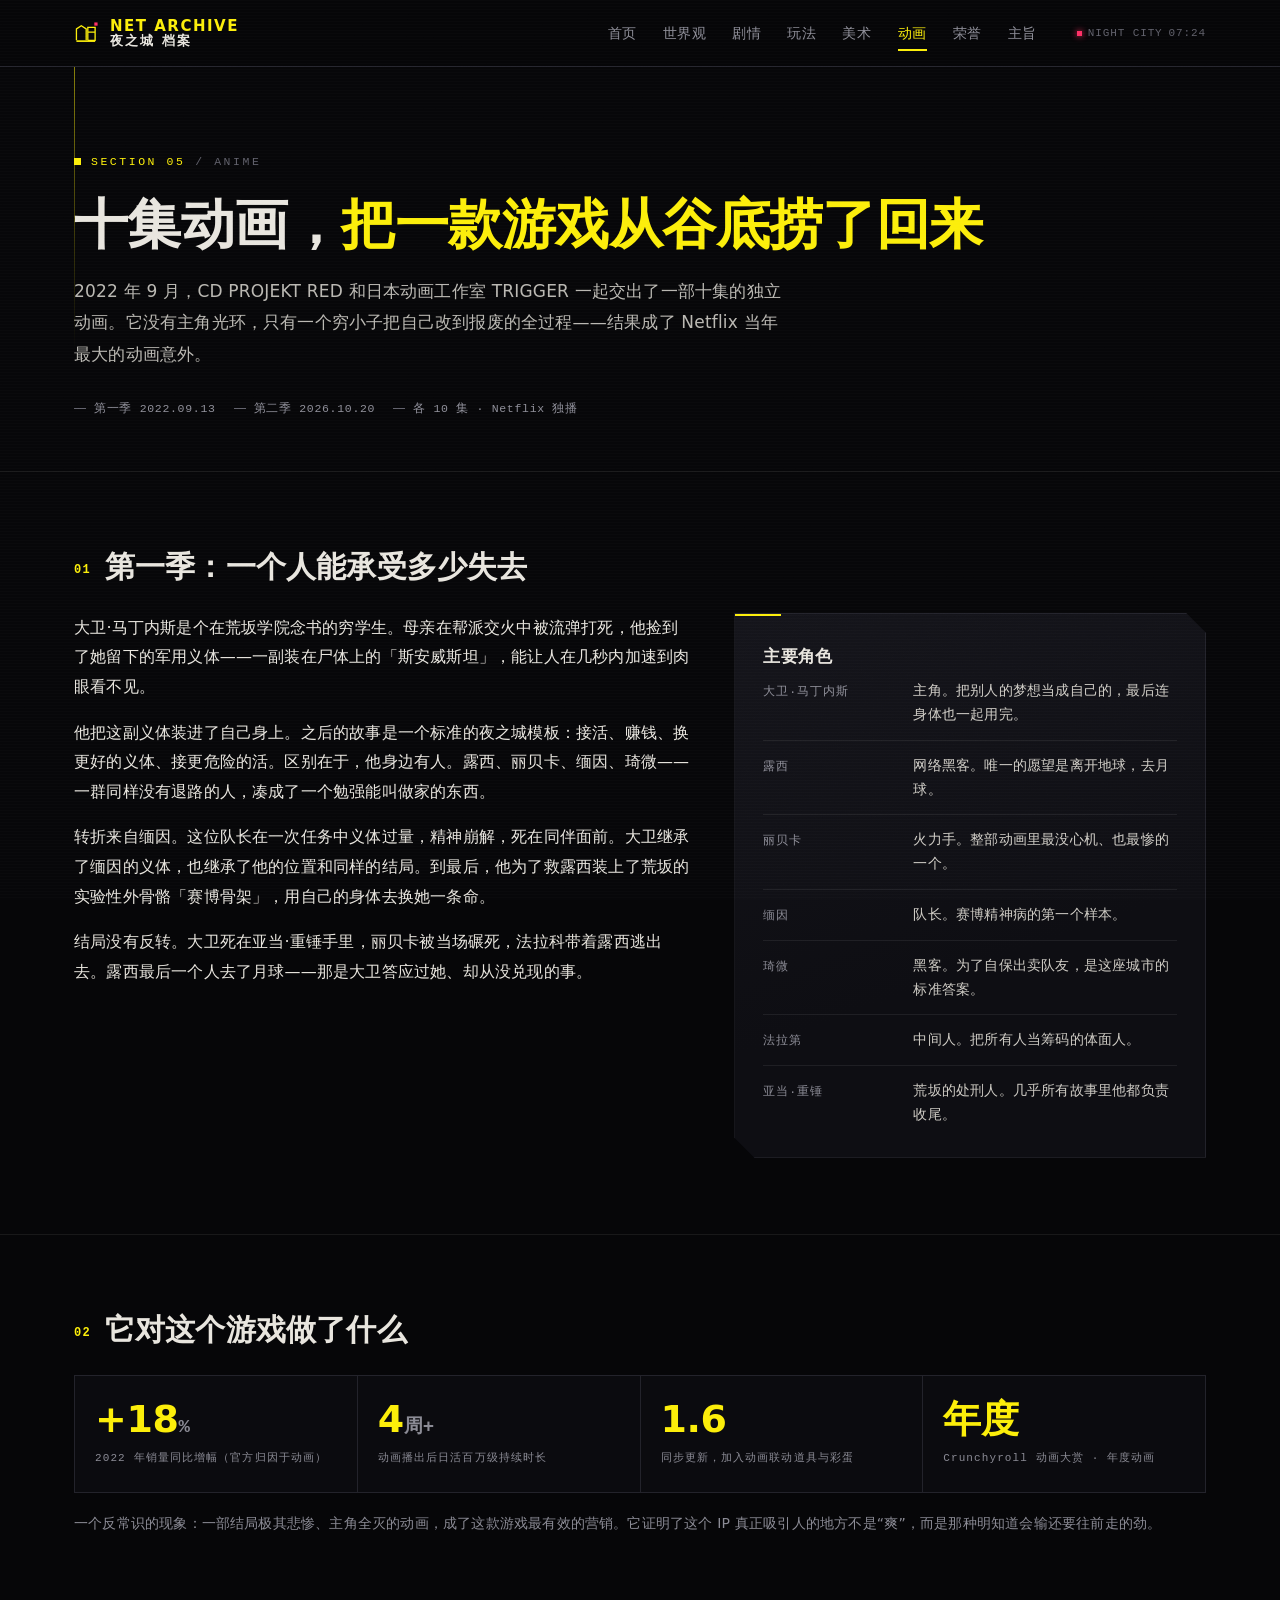
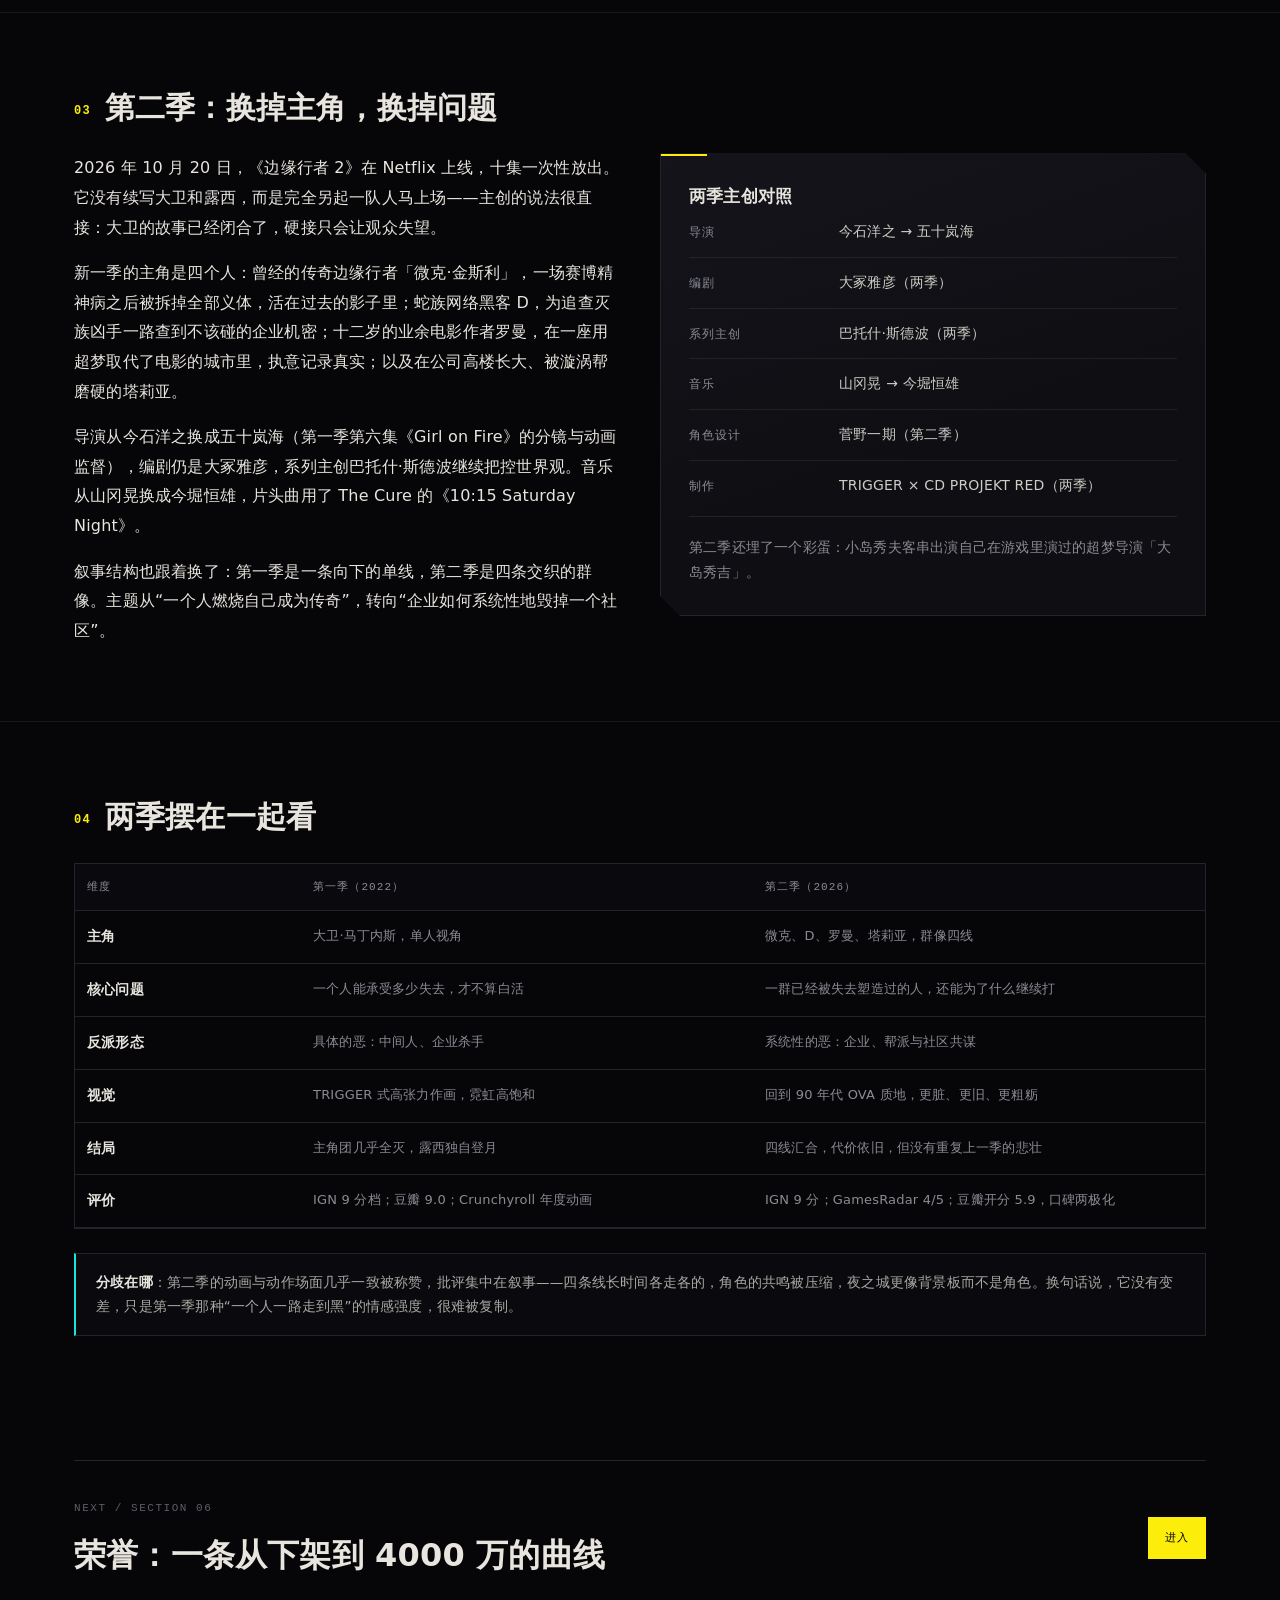
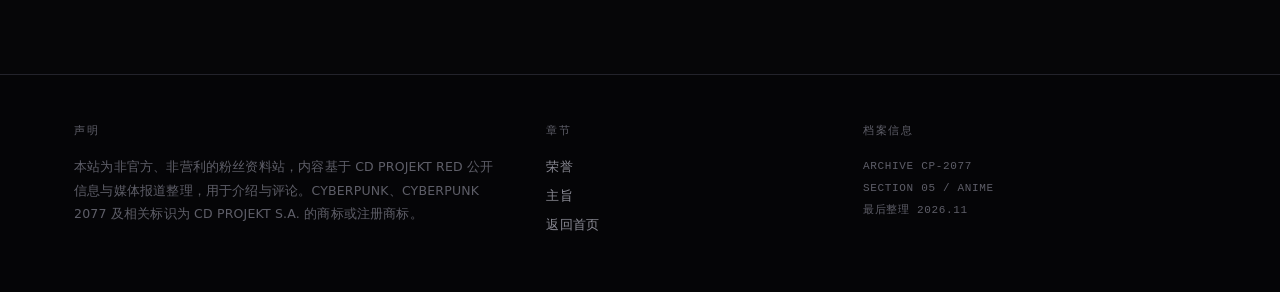
==== anime.html @ a68dd6c5 "init: 赛博朋克 2077 中文档案站（八页）" ====
<!DOCTYPE html>
<html lang="zh-CN">
<head>
<meta charset="utf-8">
<meta name="viewport" content="width=device-width, initial-scale=1">
<title>衍生动画 · 《边缘行者》两季对照 | 赛博朋克 2077 档案</title>
<meta name="description" content="《赛博朋克：边缘行者》第一季与第二季的故事、角色、主创、评价对照：十集如何在 2022 年把游戏口碑拉回来，2026 年的新一季又换掉了什么。">
<meta name="theme-color" content="#060608">
<link rel="icon" type="image/svg+xml" href="data:image/svg+xml,%3Csvg%20xmlns%3D%22http%3A%2F%2Fwww.w3.org%2F2000%2Fsvg%22%20viewBox%3D%220%200%2032%2032%22%3E%3Crect%20width%3D%2232%22%20height%3D%2232%22%20fill%3D%22%23060608%22%2F%3E%3Cpath%20d%3D%22M3%2025V11l6-4%206%204v14%22%20fill%3D%22none%22%20stroke%3D%22%23FCEE0A%22%20stroke-width%3D%221.6%22%2F%3E%3Cpath%20d%3D%22M17%2025V9h9v6h-9%22%20fill%3D%22none%22%20stroke%3D%22%23FCEE0A%22%20stroke-width%3D%221.6%22%2F%3E%3Cpath%20d%3D%22M17%2015h9v10h-9%22%20fill%3D%22none%22%20stroke%3D%22%23FCEE0A%22%20stroke-width%3D%221.6%22%2F%3E%3Crect%20x%3D%223%22%20y%3D%2225%22%20width%3D%2223%22%20height%3D%222%22%20fill%3D%22%23FCEE0A%22%2F%3E%3Crect%20x%3D%2225%22%20y%3D%223%22%20width%3D%224%22%20height%3D%224%22%20fill%3D%22%23FF2E63%22%2F%3E%3C%2Fsvg%3E">
<link rel="stylesheet" href="https://miaoda.feishu.cn/fonts/css2?family=Chakra+Petch:wght@500;600;700&family=Noto+Sans+SC:wght@300;400;700;900&family=Share+Tech+Mono&display=swap">
<link rel="stylesheet" href="assets/style.css">
</head>
<body>

<header class="topbar">
  <div class="topbar-in">
    <a class="brand" href="index.html" aria-label="返回首页">
      <svg viewBox="0 0 32 32" aria-hidden="true">
        <path d="M3 25V11l6-4 6 4v14" fill="none" stroke="#FCEE0A" stroke-width="1.6"/>
        <path d="M17 25V9h9v6h-9M17 15h9v10h-9" fill="none" stroke="#FCEE0A" stroke-width="1.6"/>
        <rect x="3" y="25" width="23" height="2" fill="#FCEE0A"/>
        <rect x="25" y="3" width="4" height="4" fill="#FF2E63"/>
      </svg>
      <span class="brand-txt"><b>NET ARCHIVE</b>夜之城 档案</span>
    </a>
    <nav class="nav">
      <a href="index.html">首页</a>
      <a href="world.html">世界观</a>
      <a href="story.html">剧情</a>
      <a href="gameplay.html">玩法</a>
      <a href="art.html">美术</a>
      <a href="anime.html" aria-current="page">动画</a>
      <a href="awards.html">荣誉</a>
      <a href="themes.html">主旨</a>
    </nav>
    <div class="topbar-meta"><i class="dot-live"></i>NIGHT CITY <span id="sys-clock">--:--</span></div>
  </div>
</header>

<main>
  <div class="wrap">
    <div class="page-head">
      <div class="eyebrow"><span class="sq"></span>SECTION 05 <span class="idx">/ ANIME</span></div>
      <h1>十集动画，<span class="hl">把一款游戏从谷底捞了回来</span></h1>
      <p class="lede">2022 年 9 月，CD PROJEKT RED 和日本动画工作室 TRIGGER 一起交出了一部十集的独立动画。它没有主角光环，只有一个穷小子把自己改到报废的全过程——结果成了 Netflix 当年最大的动画意外。</p>
      <div class="meta-row">
        <span>第一季 2022.09.13</span>
        <span>第二季 2026.10.20</span>
        <span>各 10 集 · Netflix 独播</span>
      </div>
    </div>
  </div>

  <!-- ===== 第一季 ===== -->
  <section class="section">
    <div class="wrap">
      <h2><span class="no">01</span>第一季：一个人能承受多少失去</h2>
      <div class="split-wide">
        <div class="body-col">
          <p>大卫·马丁内斯是个在荒坂学院念书的穷学生。母亲在帮派交火中被流弹打死，他捡到了她留下的军用义体——一副装在尸体上的「斯安威斯坦」，能让人在几秒内加速到肉眼看不见。</p>
          <p>他把这副义体装进了自己身上。之后的故事是一个标准的夜之城模板：接活、赚钱、换更好的义体、接更危险的活。区别在于，他身边有人。露西、丽贝卡、缅因、琦微——一群同样没有退路的人，凑成了一个勉强能叫做家的东西。</p>
          <p>转折来自缅因。这位队长在一次任务中义体过量，精神崩解，死在同伴面前。大卫继承了缅因的义体，也继承了他的位置和同样的结局。到最后，他为了救露西装上了荒坂的实验性外骨骼「赛博骨架」，用自己的身体去换她一条命。</p>
          <p>结局没有反转。大卫死在亚当·重锤手里，丽贝卡被当场碾死，法拉科带着露西逃出去。露西最后一个人去了月球——那是大卫答应过她、却从没兑现的事。</p>
        </div>
        <div class="panel cut">
          <h3>主要角色</h3>
          <ul class="spec" style="padding:0">
            <li><span class="k">大卫·马丁内斯</span><span class="v">主角。把别人的梦想当成自己的，最后连身体也一起用完。</span></li>
            <li><span class="k">露西</span><span class="v">网络黑客。唯一的愿望是离开地球，去月球。</span></li>
            <li><span class="k">丽贝卡</span><span class="v">火力手。整部动画里最没心机、也最惨的一个。</span></li>
            <li><span class="k">缅因</span><span class="v">队长。赛博精神病的第一个样本。</span></li>
            <li><span class="k">琦微</span><span class="v">黑客。为了自保出卖队友，是这座城市的标准答案。</span></li>
            <li><span class="k">法拉第</span><span class="v">中间人。把所有人当筹码的体面人。</span></li>
            <li><span class="k">亚当·重锤</span><span class="v">荒坂的处刑人。几乎所有故事里他都负责收尾。</span></li>
          </ul>
        </div>
      </div>
    </div>
  </section>

  <!-- ===== 影响 ===== -->
  <section class="section">
    <div class="wrap">
      <h2><span class="no">02</span>它对这个游戏做了什么</h2>
      <div class="stat-grid">
        <div class="stat">
          <span class="v">+18<small>%</small></span>
          <span class="k">2022 年销量同比增幅（官方归因于动画）</span>
        </div>
        <div class="stat">
          <span class="v">4<small>周+</small></span>
          <span class="k">动画播出后日活百万级持续时长</span>
        </div>
        <div class="stat">
          <span class="v">1.6</span>
          <span class="k">同步更新，加入动画联动道具与彩蛋</span>
        </div>
        <div class="stat">
          <span class="v">年度</span>
          <span class="k">Crunchyroll 动画大赏 · 年度动画</span>
        </div>
      </div>
      <p class="small muted" style="margin-top:18px">一个反常识的现象：一部结局极其悲惨、主角全灭的动画，成了这款游戏最有效的营销。它证明了这个 IP 真正吸引人的地方不是“爽”，而是那种明知道会输还要往前走的劲。</p>
    </div>
  </section>

  <!-- ===== 第二季 ===== -->
  <section class="section">
    <div class="wrap">
      <h2><span class="no">03</span>第二季：换掉主角，换掉问题</h2>
      <div class="split">
        <div class="body-col">
          <p>2026 年 10 月 20 日，《边缘行者 2》在 Netflix 上线，十集一次性放出。它没有续写大卫和露西，而是完全另起一队人马上场——主创的说法很直接：大卫的故事已经闭合了，硬接只会让观众失望。</p>
          <p>新一季的主角是四个人：曾经的传奇边缘行者「微克·金斯利」，一场赛博精神病之后被拆掉全部义体，活在过去的影子里；蛇族网络黑客 D，为追查灭族凶手一路查到不该碰的企业机密；十二岁的业余电影作者罗曼，在一座用超梦取代了电影的城市里，执意记录真实；以及在公司高楼长大、被漩涡帮磨硬的塔莉亚。</p>
          <p>导演从今石洋之换成五十岚海（第一季第六集《Girl on Fire》的分镜与动画监督），编剧仍是大冢雅彦，系列主创巴托什·斯德波继续把控世界观。音乐从山冈晃换成今堀恒雄，片头曲用了 The Cure 的《10:15 Saturday Night》。</p>
          <p>叙事结构也跟着换了：第一季是一条向下的单线，第二季是四条交织的群像。主题从“一个人燃烧自己成为传奇”，转向“企业如何系统性地毁掉一个社区”。</p>
        </div>
        <div class="panel cut">
          <h3>两季主创对照</h3>
          <ul class="spec" style="padding:0">
            <li><span class="k">导演</span><span class="v">今石洋之 → 五十岚海</span></li>
            <li><span class="k">编剧</span><span class="v">大冢雅彦（两季）</span></li>
            <li><span class="k">系列主创</span><span class="v">巴托什·斯德波（两季）</span></li>
            <li><span class="k">音乐</span><span class="v">山冈晃 → 今堀恒雄</span></li>
            <li><span class="k">角色设计</span><span class="v">菅野一期（第二季）</span></li>
            <li><span class="k">制作</span><span class="v">TRIGGER × CD PROJEKT RED（两季）</span></li>
          </ul>
          <div class="hr" style="margin:18px 0"></div>
          <p class="small muted">第二季还埋了一个彩蛋：小岛秀夫客串出演自己在游戏里演过的超梦导演「大岛秀吉」。</p>
        </div>
      </div>
    </div>
  </section>

  <!-- ===== 对照表 ===== -->
  <section class="section">
    <div class="wrap">
      <h2><span class="no">04</span>两季摆在一起看</h2>
      <div class="tbl-wrap">
        <table class="tbl">
          <colgroup>
            <col style="width:20%"><col style="width:40%"><col style="width:40%">
          </colgroup>
          <thead>
            <tr><th>维度</th><th>第一季（2022）</th><th>第二季（2026）</th></tr>
          </thead>
          <tbody>
            <tr><td><b>主角</b></td><td class="sm">大卫·马丁内斯，单人视角</td><td class="sm">微克、D、罗曼、塔莉亚，群像四线</td></tr>
            <tr><td><b>核心问题</b></td><td class="sm">一个人能承受多少失去，才不算白活</td><td class="sm">一群已经被失去塑造过的人，还能为了什么继续打</td></tr>
            <tr><td><b>反派形态</b></td><td class="sm">具体的恶：中间人、企业杀手</td><td class="sm">系统性的恶：企业、帮派与社区共谋</td></tr>
            <tr><td><b>视觉</b></td><td class="sm">TRIGGER 式高张力作画，霓虹高饱和</td><td class="sm">回到 90 年代 OVA 质地，更脏、更旧、更粗粝</td></tr>
            <tr><td><b>结局</b></td><td class="sm">主角团几乎全灭，露西独自登月</td><td class="sm">四线汇合，代价依旧，但没有重复上一季的悲壮</td></tr>
            <tr><td><b>评价</b></td><td class="sm">IGN 9 分档；豆瓣 9.0；Crunchyroll 年度动画</td><td class="sm">IGN 9 分；GamesRadar 4/5；豆瓣开分 5.9，口碑两极化</td></tr>
          </tbody>
        </table>
      </div>
      <div class="note" style="margin-top:24px">
        <b>分歧在哪</b>：第二季的动画与动作场面几乎一致被称赞，批评集中在叙事——四条线长时间各走各的，角色的共鸣被压缩，夜之城更像背景板而不是角色。换句话说，它没有变差，只是第一季那种“一个人一路走到黑”的情感强度，很难被复制。
      </div>
    </div>
  </section>

  <section class="section-tight">
    <div class="wrap">
      <div class="next-nav">
        <div>
          <span class="nn-k">NEXT / SECTION 06</span>
          <span class="nn-t">荣誉：一条从下架到 4000 万的曲线</span>
        </div>
        <a href="awards.html" class="tag on" style="padding:10px 16px">进入</a>
      </div>
    </div>
  </section>
</main>

<footer>
  <div class="foot-in">
    <div class="foot">
      <h5>声明</h5>
      <p>本站为非官方、非营利的粉丝资料站，内容基于 CD PROJEKT RED 公开信息与媒体报道整理，用于介绍与评论。CYBERPUNK、CYBERPUNK 2077 及相关标识为 CD PROJEKT S.A. 的商标或注册商标。</p>
    </div>
    <div class="foot">
      <h5>章节</h5>
      <div class="foot-links">
        <a href="awards.html">荣誉</a>
        <a href="themes.html">主旨</a>
        <a href="index.html">返回首页</a>
      </div>
    </div>
    <div class="foot">
      <h5>档案信息</h5>
      <div class="foot-meta">
        ARCHIVE CP-2077<br>
        SECTION 05 / ANIME<br>
        最后整理 2026.11
      </div>
    </div>
  </div>
</footer>

<script src="assets/main.js"></script>
</body>
</html>
---- assets/style.css ----
/* ============================================================
   CYBERPUNK 2077 // NET ARCHIVE
   全站样式：夜之城黄 + 纯黑，切角面板，HUD 等宽字
   ============================================================ */

*, *::before, *::after { box-sizing: border-box; }

:root {
  --bg:        #060608;
  --bg-2:      #0b0b0f;
  --panel:     #0e0e13;
  --panel-2:   #14141a;
  --line:      #23232b;
  --line-soft: rgba(255, 255, 255, 0.07);
  --yellow:    #fcee0a;
  --cyan:      #12e7e2;
  --magenta:   #ff2e63;
  --txt:       #e8e5de;
  --mut:       #8b8b95;
  --dim:       #5e5e68;

  --sans: "Noto Sans SC", "Source Han Sans SC", "Microsoft YaHei", system-ui, sans-serif;
  --disp: "Chakra Petch", "Noto Sans SC", "Microsoft YaHei", system-ui, sans-serif;
  --mono: "Share Tech Mono", "Consolas", "Courier New", monospace;

  --maxw: 1180px;
  --pad: 24px;
}

html { -webkit-text-size-adjust: 100%; scroll-behavior: smooth; }
@media (prefers-reduced-motion: reduce) { html { scroll-behavior: auto; } }

body {
  margin: 0;
  background: var(--bg);
  color: var(--txt);
  font-family: var(--sans);
  font-size: 16px;
  line-height: 1.85;
  letter-spacing: 0.012em;
  overflow-x: hidden;
  -webkit-font-smoothing: antialiased;
}

/* 胶片颗粒 + 扫描线：全站材质层 */
body::before {
  content: "";
  position: fixed; inset: 0;
  z-index: 9998;
  pointer-events: none;
  opacity: 0.3;
  mix-blend-mode: overlay;
  background-image: url("data:image/svg+xml;utf8,%3Csvg xmlns='http://www.w3.org/2000/svg' width='180' height='180'%3E%3Cfilter id='n'%3E%3CfeTurbulence type='fractalNoise' baseFrequency='0.82' numOctaves='3' stitchTiles='stitch'/%3E%3CfeColorMatrix type='saturate' values='0'/%3E%3C/filter%3E%3Crect width='180' height='180' filter='url(%23n)' opacity='0.5'/%3E%3C/svg%3E");
}
body::after {
  content: "";
  position: fixed; inset: 0;
  z-index: 9999;
  pointer-events: none;
  opacity: 0.55;
  background: repeating-linear-gradient(to bottom, rgba(255,255,255,0.03) 0 1px, transparent 1px 3px);
}
@media (prefers-reduced-motion: reduce) {
  body::before { opacity: 0.18; }
}

::selection { background: var(--yellow); color: #000; }

img, svg { max-width: 100%; }
a { color: var(--yellow); text-decoration: none; }
a:hover { text-decoration: underline; text-underline-offset: 3px; }

:focus-visible {
  outline: 2px solid var(--yellow);
  outline-offset: 3px;
}

/* ===================== 顶栏 ===================== */
.topbar {
  position: sticky; top: 0; z-index: 100;
  background: rgba(6, 6, 8, 0.96);
  border-bottom: 1px solid var(--line);
}
.topbar-in {
  max-width: var(--maxw);
  margin: 0 auto;
  padding: 0 var(--pad);
  height: 66px;
  display: flex;
  align-items: center;
  gap: 28px;
}
.brand {
  display: flex; align-items: center; gap: 10px;
  flex: 0 0 auto;
}
.brand svg { width: 26px; height: 26px; display: block; }
.brand-txt {
  font-family: var(--disp);
  font-weight: 700;
  font-size: 13px;
  letter-spacing: 0.16em;
  color: var(--txt);
  line-height: 1.1;
  white-space: nowrap;
}
.brand-txt b { display: block; color: var(--yellow); font-size: 15px; letter-spacing: 0.1em; }

.nav {
  display: flex;
  align-items: center;
  gap: 2px;
  margin-left: auto;
  overflow-x: auto;
  scrollbar-width: none;
}
.nav::-webkit-scrollbar { display: none; }
.nav a {
  position: relative;
  padding: 8px 12px;
  font-size: 13.5px;
  color: var(--mut);
  white-space: nowrap;
  letter-spacing: 0.04em;
  transition: color 0.15s;
}
.nav a::after {
  content: "";
  position: absolute;
  left: 12px; bottom: 2px;
  width: 0; height: 2px;
  background: var(--yellow);
  transition: width 0.18s ease;
}
.nav a:hover { color: var(--txt); text-decoration: none; }
.nav a:hover::after { width: calc(100% - 24px); }
.nav a[aria-current="page"] { color: var(--yellow); }
.nav a[aria-current="page"]::after { width: calc(100% - 24px); }

.topbar-meta {
  font-family: var(--mono);
  font-size: 11px;
  color: var(--dim);
  letter-spacing: 0.08em;
  white-space: nowrap;
  display: flex; align-items: center; gap: 6px;
  flex: 0 0 auto;
}
.dot-live {
  width: 5px; height: 5px; background: var(--magenta);
  box-shadow: 0 0 6px var(--magenta);
  display: inline-block;
}
@media (max-width: 1080px) { .topbar-meta { display: none; } }
@media (max-width: 860px) {
  .topbar-in { gap: 14px; height: 58px; }
  .brand-txt b { font-size: 13px; }
  .nav a { padding: 12px 9px; font-size: 12.5px; }
  .nav a::after { left: 9px; bottom: 7px; }
  .nav a:hover::after, .nav a[aria-current="page"]::after { width: calc(100% - 18px); }
  .foot-links { gap: 0; }
  .foot-links a { padding: 10px 0; display: block; }
}

/* ===================== 布局 ===================== */
.wrap { max-width: var(--maxw); margin: 0 auto; padding: 0 var(--pad); }
.section { padding: 76px 0; border-top: 1px solid var(--line-soft); }
.section-tight { padding: 48px 0; }
.section > .wrap { }
@media (max-width: 700px) { .section { padding: 52px 0; } }

/* ===================== 页头 ===================== */
.page-head { padding: 84px 0 52px; position: relative; }
.page-head::before {
  content: "";
  position: absolute; left: 0; top: 0; bottom: 0;
  width: 1px; background: linear-gradient(to bottom, var(--yellow), transparent 70%);
  opacity: 0.5;
}
.eyebrow {
  font-family: var(--mono);
  font-size: 11.5px;
  letter-spacing: 0.22em;
  color: var(--yellow);
  display: flex; align-items: center; gap: 10px;
  margin-bottom: 22px;
}
.eyebrow .sq { width: 7px; height: 7px; background: var(--yellow); display: inline-block; }
.eyebrow .idx { color: var(--dim); }
h1 {
  font-family: var(--disp);
  font-weight: 700;
  font-size: clamp(30px, 4.6vw, 54px);
  line-height: 1.14;
  letter-spacing: -0.01em;
  margin: 0 0 20px;
  max-width: 22em;
}
h1 .hl { color: var(--yellow); }
.lede {
  font-size: 17px;
  line-height: 1.85;
  color: #b8b6b0;
  max-width: 42em;
  margin: 0;
}
@media (max-width: 700px) { .page-head { padding: 56px 0 36px; } .lede { font-size: 15.5px; } }

/* 小标签行 */
.meta-row {
  display: flex; flex-wrap: wrap; gap: 8px 18px;
  margin-top: 28px;
  font-family: var(--mono);
  font-size: 11.5px;
  color: var(--mut);
  letter-spacing: 0.06em;
}
.meta-row span { display: inline-flex; align-items: center; gap: 8px; }
.meta-row span::before {
  content: ""; width: 12px; height: 1px; background: var(--dim); display: inline-block;
}

/* ===================== 小标题 ===================== */
h2 {
  font-family: var(--disp);
  font-weight: 700;
  font-size: clamp(22px, 2.5vw, 30px);
  line-height: 1.28;
  margin: 0 0 26px;
  display: flex;
  align-items: baseline;
  gap: 14px;
}
h2 .no {
  font-family: var(--mono);
  font-size: 12px;
  color: var(--yellow);
  letter-spacing: 0.1em;
  flex: 0 0 auto;
  transform: translateY(-4px);
}
h3 {
  font-family: var(--sans);
  font-weight: 700;
  font-size: 17px;
  line-height: 1.5;
  margin: 0 0 10px;
  letter-spacing: 0.01em;
}
p { margin: 0 0 16px; }
p:last-child { margin-bottom: 0; }
.body-col { max-width: 40em; }
.muted { color: var(--mut); }
.small { font-size: 14px; line-height: 1.8; }

/* ===================== 面板 ===================== */
.panel {
  position: relative;
  background: linear-gradient(160deg, var(--panel-2), var(--panel) 62%);
  border: 1px solid var(--line);
  padding: 30px 28px;
}
.cut { clip-path: polygon(0 0, calc(100% - 20px) 0, 100% 20px, 100% 100%, 20px 100%, 0 calc(100% - 20px)); }
.cut-sm { clip-path: polygon(0 0, calc(100% - 12px) 0, 100% 12px, 100% 100%, 12px 100%, 0 calc(100% - 12px)); }

.panel::before {
  content: "";
  position: absolute; top: 0; left: 0;
  width: 46px; height: 2px;
  background: var(--yellow);
}

/* 网格 */
.g2 { display: grid; grid-template-columns: repeat(2, minmax(0, 1fr)); gap: 22px; }
.g3 { display: grid; grid-template-columns: repeat(3, minmax(0, 1fr)); gap: 18px; }
.g4 { display: grid; grid-template-columns: repeat(4, minmax(0, 1fr)); gap: 16px; }
.split { display: grid; grid-template-columns: 1fr 1fr; gap: 40px; align-items: start; }
.split-wide { display: grid; grid-template-columns: 1.25fr 0.95fr; gap: 40px; align-items: start; }
@media (max-width: 900px) {
  .g2, .g3, .g4, .split, .split-wide { grid-template-columns: 1fr; gap: 18px; }
}

/* ===================== 数据 ===================== */
.stat-grid {
  display: grid;
  grid-template-columns: repeat(4, minmax(0, 1fr));
  border-top: 1px solid var(--line);
  border-left: 1px solid var(--line);
}
.stat {
  padding: 24px 20px;
  border-right: 1px solid var(--line);
  border-bottom: 1px solid var(--line);
  background: var(--bg-2);
}
.stat .v {
  font-family: var(--disp);
  font-weight: 700;
  font-size: clamp(26px, 3vw, 38px);
  line-height: 1;
  color: var(--yellow);
  letter-spacing: -0.01em;
  display: block;
}
.stat .v small { font-size: 0.5em; color: var(--mut); font-family: var(--mono); letter-spacing: 0; }
.stat .k {
  font-family: var(--mono);
  font-size: 11px;
  color: var(--mut);
  letter-spacing: 0.1em;
  margin-top: 12px;
  display: block;
  line-height: 1.6;
}
@media (max-width: 760px) {
  .stat-grid { grid-template-columns: repeat(2, minmax(0, 1fr)); }
}

/* ===================== 卡片 ===================== */
.card {
  position: relative;
  display: flex;
  flex-direction: column;
  gap: 12px;
  padding: 26px 24px 24px;
  background: var(--bg-2);
  border: 1px solid var(--line);
  transition: border-color 0.18s, background 0.18s, transform 0.18s;
  clip-path: polygon(0 0, calc(100% - 16px) 0, 100% 16px, 100% 100%, 16px 100%, 0 calc(100% - 16px));
}
.card:hover {
  border-color: rgba(252, 238, 10, 0.55);
  background: #101017;
  text-decoration: none;
}
.card .c-no {
  font-family: var(--mono);
  font-size: 11.5px;
  letter-spacing: 0.14em;
  color: var(--dim);
}
.card .c-title {
  font-family: var(--disp);
  font-weight: 700;
  font-size: 20px;
  line-height: 1.3;
  color: var(--txt);
}
.card .c-desc {
  font-size: 13.5px;
  line-height: 1.8;
  color: var(--mut);
  margin: 0;
}
.card .c-foot {
  margin-top: auto;
  padding-top: 14px;
  border-top: 1px solid var(--line-soft);
  font-family: var(--mono);
  font-size: 11px;
  letter-spacing: 0.12em;
  color: var(--yellow);
}

/* ===================== 表格 ===================== */
.tbl {
  width: 100%;
  border-collapse: collapse;
  table-layout: fixed;
  font-size: 14px;
}
.tbl th, .tbl td {
  border-bottom: 1px solid var(--line);
  padding: 14px 12px;
  text-align: left;
  vertical-align: top;
  line-height: 1.7;
}
.tbl th {
  font-family: var(--mono);
  font-size: 11px;
  letter-spacing: 0.1em;
  color: var(--mut);
  font-weight: 400;
  text-transform: none;
  background: #0a0a0e;
}
.tbl td:first-child { color: var(--txt); }
.tbl .em { color: var(--yellow); }
.tbl td.sm { font-size: 13px; color: var(--mut); }
.tbl-wrap { border: 1px solid var(--line); overflow-x: auto; }
@media (max-width: 700px) { .tbl { font-size: 13px; } .tbl th, .tbl td { padding: 11px 9px; } }

/* ===================== 时间轴 ===================== */
.tl { display: grid; row-gap: 0; }
.tl-row {
  display: grid;
  grid-template-columns: 104px 40px 1fr;
  column-gap: 0;
  align-items: start;
}
.tl-time {
  font-family: var(--mono);
  font-size: 12.5px;
  color: var(--yellow);
  letter-spacing: 0.04em;
  padding: 2px 14px 34px 0;
  text-align: right;
  line-height: 1.7;
}
.tl-axis { position: relative; align-self: stretch; }
.tl-axis::before {
  content: "";
  position: absolute;
  left: 50%;
  top: 8px;
  bottom: -8px;
  width: 1px;
  background: var(--line);
  transform: translateX(-50%);
}
.tl-row:last-child .tl-axis::before { bottom: 50%; }
.tl-dot {
  position: absolute;
  left: 50%;
  top: 4px;
  width: 9px; height: 9px;
  background: var(--bg);
  border: 1px solid var(--yellow);
  transform: translate(-50%, 0) rotate(45deg);
  justify-self: center;
}
.tl-body { padding: 0 0 34px 18px; }
.tl-body h4 {
  font-family: var(--sans);
  font-weight: 700;
  font-size: 15.5px;
  margin: 0 0 6px;
  line-height: 1.5;
}
.tl-body p { font-size: 13.5px; color: var(--mut); margin: 0; max-width: 40em; }
@media (max-width: 700px) {
  .tl-row { grid-template-columns: 74px 28px 1fr; }
  .tl-time { font-size: 11px; padding-right: 8px; }
  .tl-dot { width: 7px; height: 7px; }
  .tl-body { padding-left: 12px; }
}

/* ===================== 列表 ===================== */
.spec {
  list-style: none;
  margin: 0;
  padding: 0;
}
.spec li {
  display: grid;
  grid-template-columns: 132px 1fr;
  gap: 18px;
  padding: 13px 0;
  border-bottom: 1px solid var(--line-soft);
  font-size: 14px;
  line-height: 1.7;
}
.spec li:first-child { padding-top: 0; }
.spec li:last-child { border-bottom: 0; padding-bottom: 0; }
.spec .k {
  font-family: var(--mono);
  font-size: 11.5px;
  letter-spacing: 0.08em;
  color: var(--mut);
  padding-top: 3px;
}
.spec .v { color: #cfccc5; }
@media (max-width: 620px) {
  .spec li { grid-template-columns: 1fr; gap: 3px; }
}

/* 标签 */
.tags { display: flex; flex-wrap: wrap; gap: 8px; }
.tag {
  font-family: var(--mono);
  font-size: 11px;
  letter-spacing: 0.08em;
  color: var(--mut);
  border: 1px solid var(--line);
  padding: 4px 9px;
  background: #0a0a0e;
}
.tag.on { color: #000; background: var(--yellow); border-color: var(--yellow); }

/* 引用块 */
.quote {
  border-left: 2px solid var(--yellow);
  padding: 4px 0 4px 22px;
  font-size: 16px;
  line-height: 1.85;
  color: #dedbd4;
}
.quote .who {
  display: block;
  margin-top: 12px;
  font-family: var(--mono);
  font-size: 11px;
  color: var(--mut);
  letter-spacing: 0.1em;
}

/* 强调条 */
.note {
  border: 1px solid var(--line);
  border-left: 2px solid var(--cyan);
  background: #0a0a0e;
  padding: 16px 20px;
  font-size: 13.5px;
  line-height: 1.8;
  color: #a9a7a1;
}
.note b { color: var(--txt); font-weight: 700; }

/* ===================== 夜之城色板 ===================== */
.swatch {
  position: relative;
  height: 148px;
  border: 1px solid var(--line);
  display: flex;
  flex-direction: column;
  justify-content: flex-end;
  padding: 14px;
}
.swatch .s-name { font-family: var(--disp); font-weight: 700; font-size: 16px; line-height: 1.3; }
.swatch .s-hex { font-family: var(--mono); font-size: 11px; letter-spacing: 0.08em; opacity: 0.85; }
.swatch.on-dark { color: #06060a; }
.swatch.on-light { color: #f2f0ea; }

/* ===================== 页脚 ===================== */
footer {
  border-top: 1px solid var(--line);
  margin-top: 40px;
  padding: 46px 0 56px;
  background: #050507;
}
.foot-in {
  max-width: var(--maxw);
  margin: 0 auto;
  padding: 0 var(--pad);
  display: grid;
  grid-template-columns: 1.4fr 0.9fr 1.1fr;
  gap: 36px;
}
.foot h5 {
  font-family: var(--mono);
  font-size: 11px;
  letter-spacing: 0.14em;
  color: var(--dim);
  margin: 0 0 14px;
  font-weight: 400;
}
.foot p { font-size: 12.5px; line-height: 1.9; color: var(--dim); max-width: 34em; margin: 0; }
.foot-links { display: flex; flex-direction: column; gap: 6px; }
.foot-links a { font-size: 12.5px; color: var(--mut); }
.foot-meta {
  font-family: var(--mono);
  font-size: 11px;
  color: var(--dim);
  letter-spacing: 0.06em;
  line-height: 2;
}
@media (max-width: 820px) {
  .foot-in { grid-template-columns: 1fr; gap: 26px; }
}

/* ===================== 首页 Hero ===================== */
.hero {
  position: relative;
  min-height: 0;
  display: flex;
  align-items: flex-start;
  padding: 96px 0 300px;
  overflow: hidden;
  border-bottom: 1px solid var(--line);
  isolation: isolate;
}
.hero-glow {
  position: absolute;
  z-index: -1;
  left: 50%; bottom: 0;
  width: 100vw; height: 380px;
  transform: translateX(-50%);
  background:
    radial-gradient(ellipse at 50% 92%, rgba(252, 238, 10, 0.20), transparent 64%),
    radial-gradient(ellipse at 14% 86%, rgba(18, 231, 226, 0.12), transparent 60%),
    radial-gradient(ellipse at 86% 84%, rgba(255, 46, 99, 0.12), transparent 60%);
  filter: blur(2px);
}
.skyline {
  position: absolute;
  z-index: -1;
  left: 0; right: 0; bottom: 0;
  height: 300px;
  opacity: 1;
  pointer-events: none;
}
/* 顶部压暗层：保证天际线之上的标题对比度 */
.hero::before {
  content: "";
  position: absolute; inset: 0;
  z-index: -1;
  pointer-events: none;
  background:
    linear-gradient(180deg, rgba(6,6,8,0.88), rgba(6,6,8,0) 30%),
    linear-gradient(0deg, rgba(6,6,8,0.45), rgba(6,6,8,0) 26%);
}
.hero-in { position: relative; width: 100%; }
.hero-tag {
  font-family: var(--mono);
  font-size: 11.5px;
  letter-spacing: 0.24em;
  color: var(--yellow);
  display: flex; align-items: center; gap: 12px;
  margin-bottom: 26px;
}
.hero-tag .bar { width: 56px; height: 1px; background: var(--yellow); }

.hero-title {
  font-family: var(--disp);
  font-weight: 700;
  margin: 0;
  line-height: 0.9;
  letter-spacing: -0.02em;
  font-size: clamp(46px, 9.4vw, 132px);
}
.hero-title .l1 { display: block; color: #f4f2ec; }
.hero-title .l2 {
  display: block;
  color: var(--yellow);
  letter-spacing: 0.02em;
}

/* 故障字：RGB 分色偏移 */
.glitch {
  position: relative;
  display: inline-block;
  text-shadow: 0.012em 0 rgba(18, 231, 226, 0.5), -0.012em 0 rgba(255, 46, 99, 0.4);
  animation: glitch-shift 6s steps(1) infinite;
}
.glitch::before,
.glitch::after {
  content: attr(data-t);
  position: absolute;
  left: 0; top: 0;
  width: 100%;
  opacity: 0.42;
  pointer-events: none;
}
.glitch::before { color: var(--cyan); transform: translate(-2px, 1px); clip-path: inset(12% 0 62% 0); animation: g1 5.2s steps(1) infinite; }
.glitch::after  { color: var(--magenta); transform: translate(2px, -1px); clip-path: inset(58% 0 12% 0); animation: g2 7.4s steps(1) infinite; }

@keyframes glitch-shift {
  0%, 92%, 100% { transform: translate(0, 0); }
  93% { transform: translate(-2px, 1px); }
  94% { transform: translate(2px, -1px); }
  95% { transform: translate(0, 0); }
}
@keyframes g1 {
  0%, 88%, 100% { transform: translate(-3px, 2px); clip-path: inset(12% 0 62% 0); }
  89% { transform: translate(6px, -3px); clip-path: inset(2% 0 78% 0); }
  91% { transform: translate(-8px, 4px); clip-path: inset(30% 0 44% 0); }
}
@keyframes g2 {
  0%, 90%, 100% { transform: translate(3px, -2px); clip-path: inset(58% 0 12% 0); }
  91% { transform: translate(-7px, 3px); clip-path: inset(70% 0 4% 0); }
  93% { transform: translate(5px, -4px); clip-path: inset(44% 0 30% 0); }
}
@media (prefers-reduced-motion: reduce) {
  .glitch, .glitch::before, .glitch::after { animation: none; }
  .glitch::before, .glitch::after { opacity: 0; }
}

.hero-sub {
  margin: 30px 0 0;
  max-width: 38em;
  font-size: 16px;
  line-height: 1.9;
  color: #c2bfb8;
}

.hero-foot {
  display: flex;
  flex-wrap: wrap;
  align-items: center;
  gap: 14px 30px;
  margin: 38px 0 0;
  padding-top: 22px;
  border-top: 1px solid var(--line-soft);
  font-family: var(--mono);
  font-size: 11.5px;
  letter-spacing: 0.08em;
  color: var(--mut);
}
.hero-foot b { color: var(--yellow); font-weight: 400; }

/* 启动日志 */
.boot {
  font-family: var(--mono);
  font-size: 11px;
  line-height: 1.9;
  color: var(--mut);
  letter-spacing: 0.04em;
  margin-top: 34px;
}
.boot span { display: block; opacity: 0; animation: boot-in 0.5s ease forwards; }
.boot span:nth-child(1) { animation-delay: 0.35s; }
.boot span:nth-child(2) { animation-delay: 0.6s; }
.boot span:nth-child(3) { animation-delay: 0.85s; }
.boot .ok { color: var(--cyan); }
@keyframes boot-in { from { opacity: 0; transform: translateY(4px); } to { opacity: 1; transform: none; } }
@media (prefers-reduced-motion: reduce) { .boot span { opacity: 1; animation: none; } }

@media (max-width: 760px) {
  .hero { padding: 60px 0 200px; }
  .hero-sub { font-size: 15px; }
  .hero-glow { height: 260px; }
  .skyline { height: 200px; }
}

/* ===================== 章节导览（首页卡片） ===================== */
.chapter-grid {
  display: grid;
  grid-template-columns: repeat(4, minmax(0, 1fr));
  gap: 14px;
}
.chapter-grid > :nth-child(5) { grid-column: span 1; }
@media (max-width: 1000px) {
  .chapter-grid { grid-template-columns: repeat(3, minmax(0, 1fr)); }
}
@media (max-width: 780px) {
  .chapter-grid { grid-template-columns: repeat(2, minmax(0, 1fr)); }
}
@media (max-width: 460px) {
  .chapter-grid { grid-template-columns: 1fr; }
}

/* ===================== 首页分割条 ===================== */
.scroller {
  border-top: 1px solid var(--line);
  border-bottom: 1px solid var(--line);
  overflow: hidden;
  background: #08080b;
}
.scroller-in {
  display: flex;
  gap: 40px;
  padding: 12px 0;
  white-space: nowrap;
  font-family: var(--mono);
  font-size: 11px;
  letter-spacing: 0.18em;
  color: var(--dim);
  animation: slide 26s linear infinite;
  width: max-content;
}
.scroller-in b { color: var(--yellow); font-weight: 400; }
@keyframes slide { from { transform: translateX(0); } to { transform: translateX(-50%); } }
@media (prefers-reduced-motion: reduce) { .scroller-in { animation: none; } }

/* ===================== 图表 / 条形 ===================== */
.bars { display: flex; flex-direction: column; gap: 14px; }
.bar-row {
  display: grid;
  grid-template-columns: 96px 1fr 80px;
  align-items: center;
  gap: 14px;
  font-size: 13px;
}
.bar-row .bl { color: var(--mut); font-family: var(--mono); font-size: 11px; letter-spacing: 0.06em; }
.bar-track { height: 10px; background: #15151b; position: relative; }
.bar-fill { position: absolute; left: 0; top: 0; bottom: 0; background: var(--yellow); }
.bar-fill.c { background: var(--cyan); }
.bar-fill.m { background: var(--magenta); }
.bar-row .bv { font-family: var(--mono); font-size: 12px; color: var(--txt); text-align: right; }

/* ===================== 下一页 ===================== */
.next-nav {
  display: grid;
  grid-template-columns: 1fr auto;
  align-items: center;
  gap: 20px;
  border-top: 1px solid var(--line);
  padding: 30px 0 0;
}
.next-nav .nn-k { font-family: var(--mono); font-size: 11px; color: var(--dim); letter-spacing: 0.14em; }
.next-nav .nn-t {
  font-family: var(--disp); font-weight: 700; font-size: clamp(22px, 3vw, 32px);
  color: var(--txt); display: block; margin-top: 6px;
}
.next-nav a:hover .nn-t { color: var(--yellow); text-decoration: none; }

/* 通用小工具 */
.hr { height: 1px; background: var(--line); border: 0; margin: 40px 0; }
.stack > * + * { margin-top: 18px; }
.center { text-align: center; }
.nowrap { white-space: nowrap; }
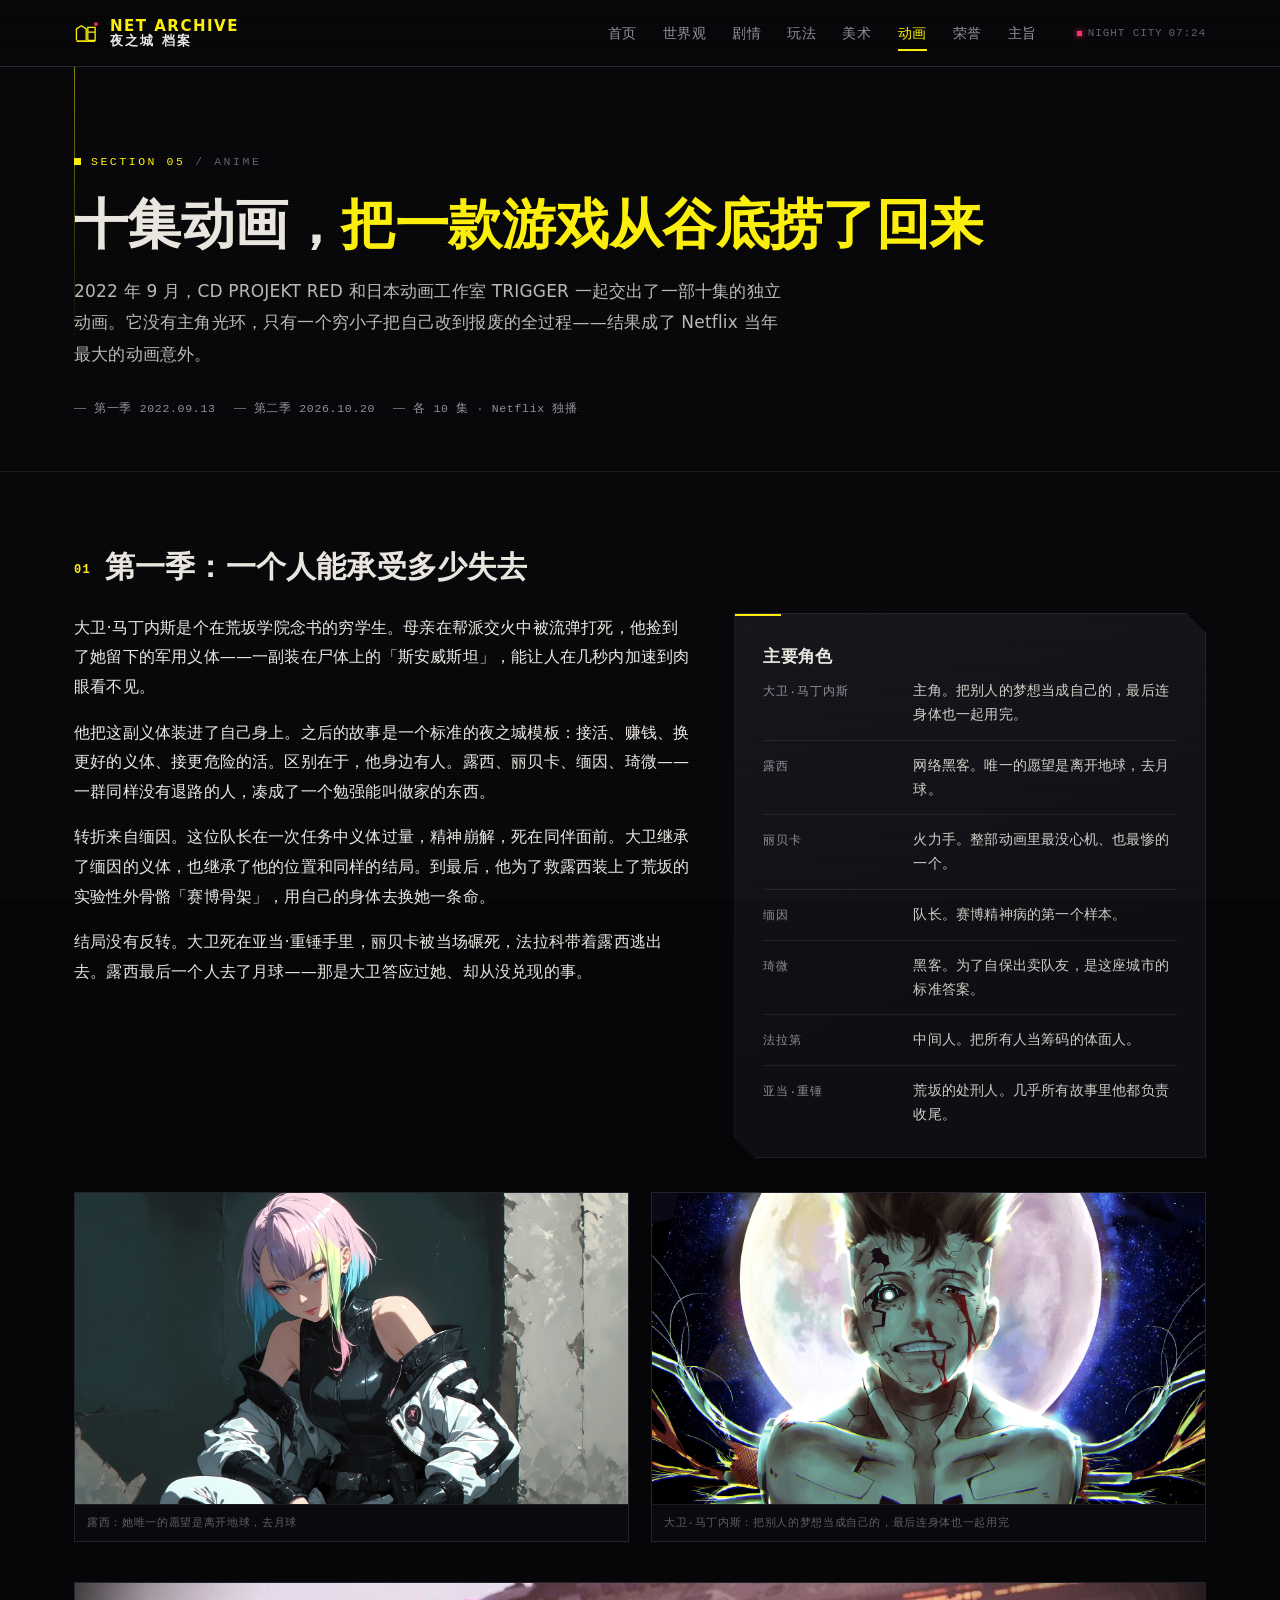
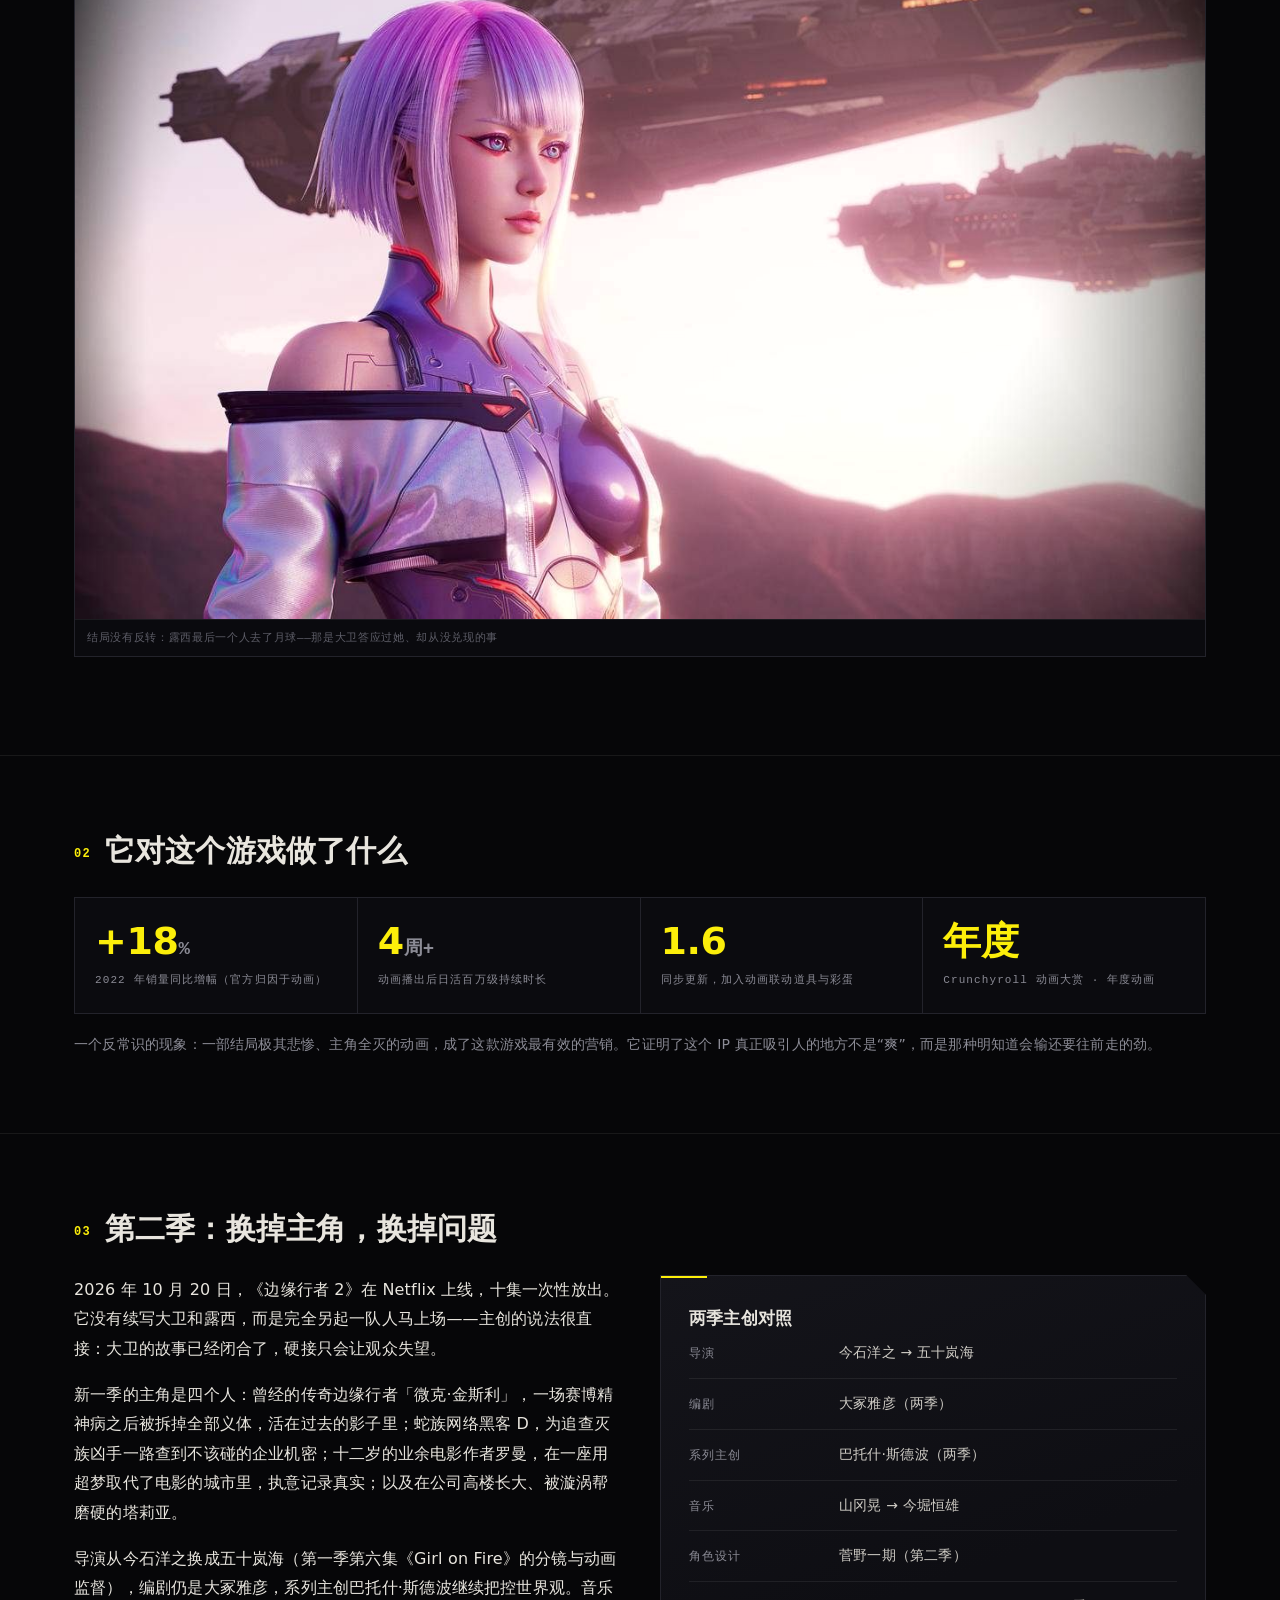
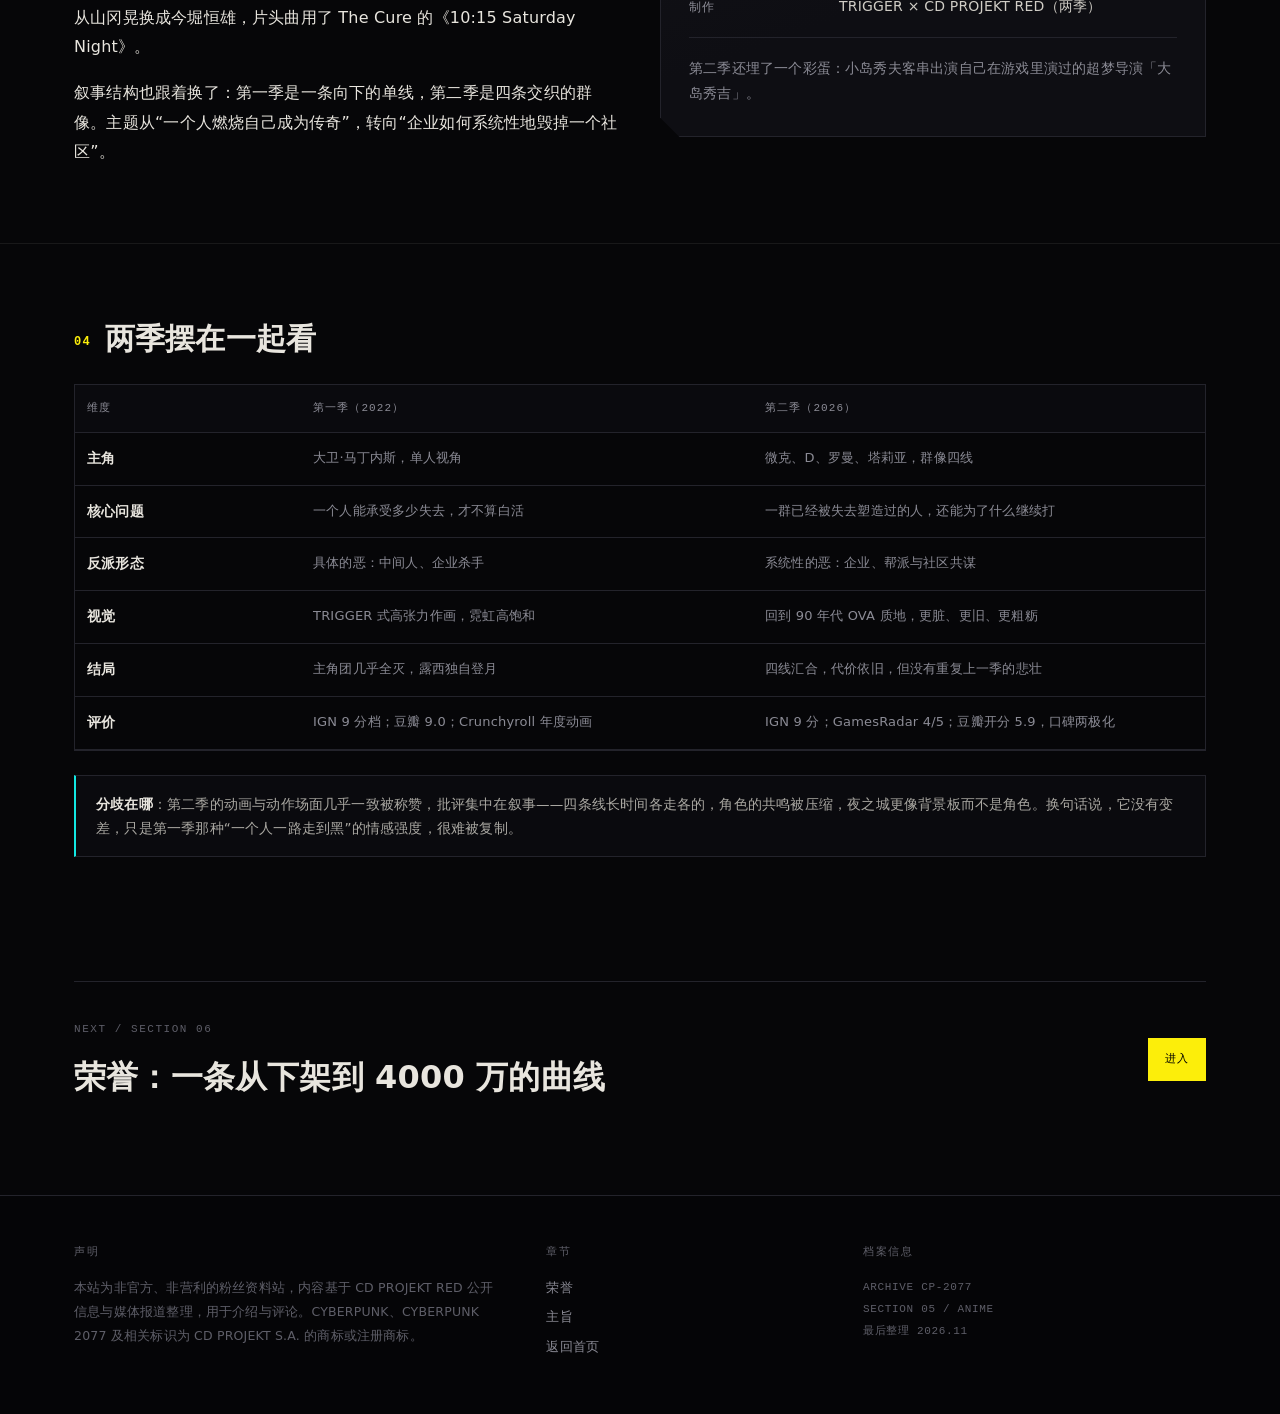
==== commit 1b2073b0: "anime: 动画页加露西/大卫三张角色图（皮衣、血月、战舰前）" ====
--- a/anime.html
+++ b/anime.html
@@ -75,6 +75,20 @@
           </ul>
         </div>
       </div>
+      <div class="g2" style="margin-top:34px">
+        <figure class="art-img">
+          <img src="assets/img/anime-lucy-leather.jpg" alt="露西穿着黑色紧身皮衣坐在废墟墙边">
+          <figcaption>露西：她唯一的愿望是离开地球，去月球</figcaption>
+        </figure>
+        <figure class="art-img">
+          <img src="assets/img/anime-david-moon.jpg" alt="大卫在血月前的特写，脸上带着义体裂纹">
+          <figcaption>大卫·马丁内斯：把别人的梦想当成自己的，最后连身体也一起用完</figcaption>
+        </figure>
+      </div>
+      <figure class="art-img" style="margin-top:18px">
+        <img src="assets/img/anime-lucy-ships.jpg" alt="露西站在天际线上，身后是战舰群">
+        <figcaption>结局没有反转：露西最后一个人去了月球——那是大卫答应过她、却从没兑现的事</figcaption>
+      </figure>
     </div>
   </section>
 
--- a/assets/style.css
+++ b/assets/style.css
@@ -159,7 +159,10 @@
   .nav a::after { left: 9px; bottom: 7px; }
   .nav a:hover::after, .nav a[aria-current="page"]::after { width: calc(100% - 18px); }
   .foot-links { gap: 0; }
-  .foot-links a { padding: 10px 0; display: block; }
+  .foot-links a { padding: 0; min-height: 44px; display: flex; align-items: center; }
+  .next-nav { flex-direction: column; align-items: flex-start; gap: 18px; }
+  .next-nav .tag { min-height: 44px; display: inline-flex; align-items: center; }
+  .brand { min-height: 44px; }
 }
 
 /* ===================== 布局 ===================== */
@@ -796,6 +799,27 @@
 .next-nav a:hover .nn-t { color: var(--yellow); text-decoration: none; }
 
 /* 通用小工具 */
+.art-img {
+  margin: 0 0 22px;
+  border: 1px solid var(--line);
+  background: #0a0a0e;
+}
+.art-img img {
+  display: block;
+  width: 100%;
+  aspect-ratio: 16 / 9;
+  object-fit: cover;
+  filter: saturate(0.92) contrast(1.02);
+}
+.art-img figcaption {
+  font-family: var(--mono);
+  font-size: 11px;
+  color: var(--dim);
+  letter-spacing: 0.06em;
+  padding: 8px 12px;
+  border-top: 1px solid var(--line-soft);
+}
+
 .hr { height: 1px; background: var(--line); border: 0; margin: 40px 0; }
 .stack > * + * { margin-top: 18px; }
 .center { text-align: center; }
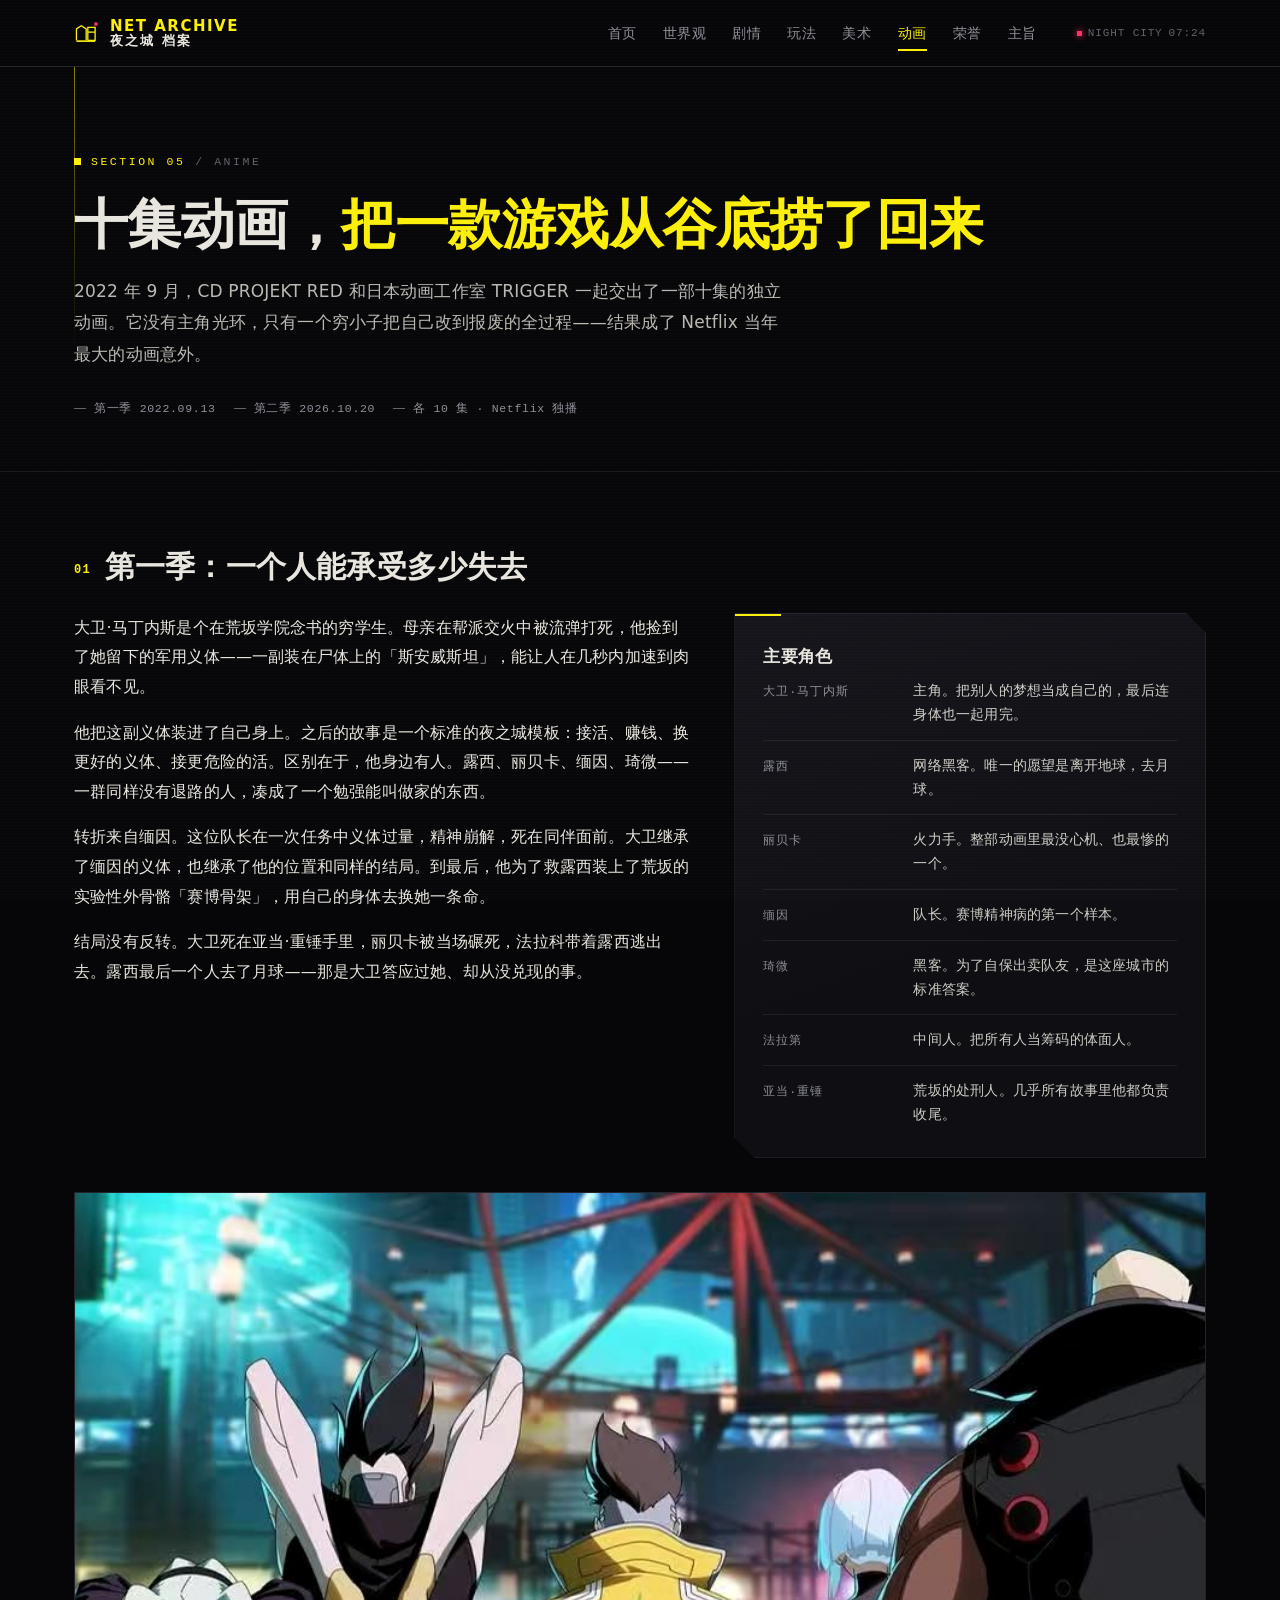
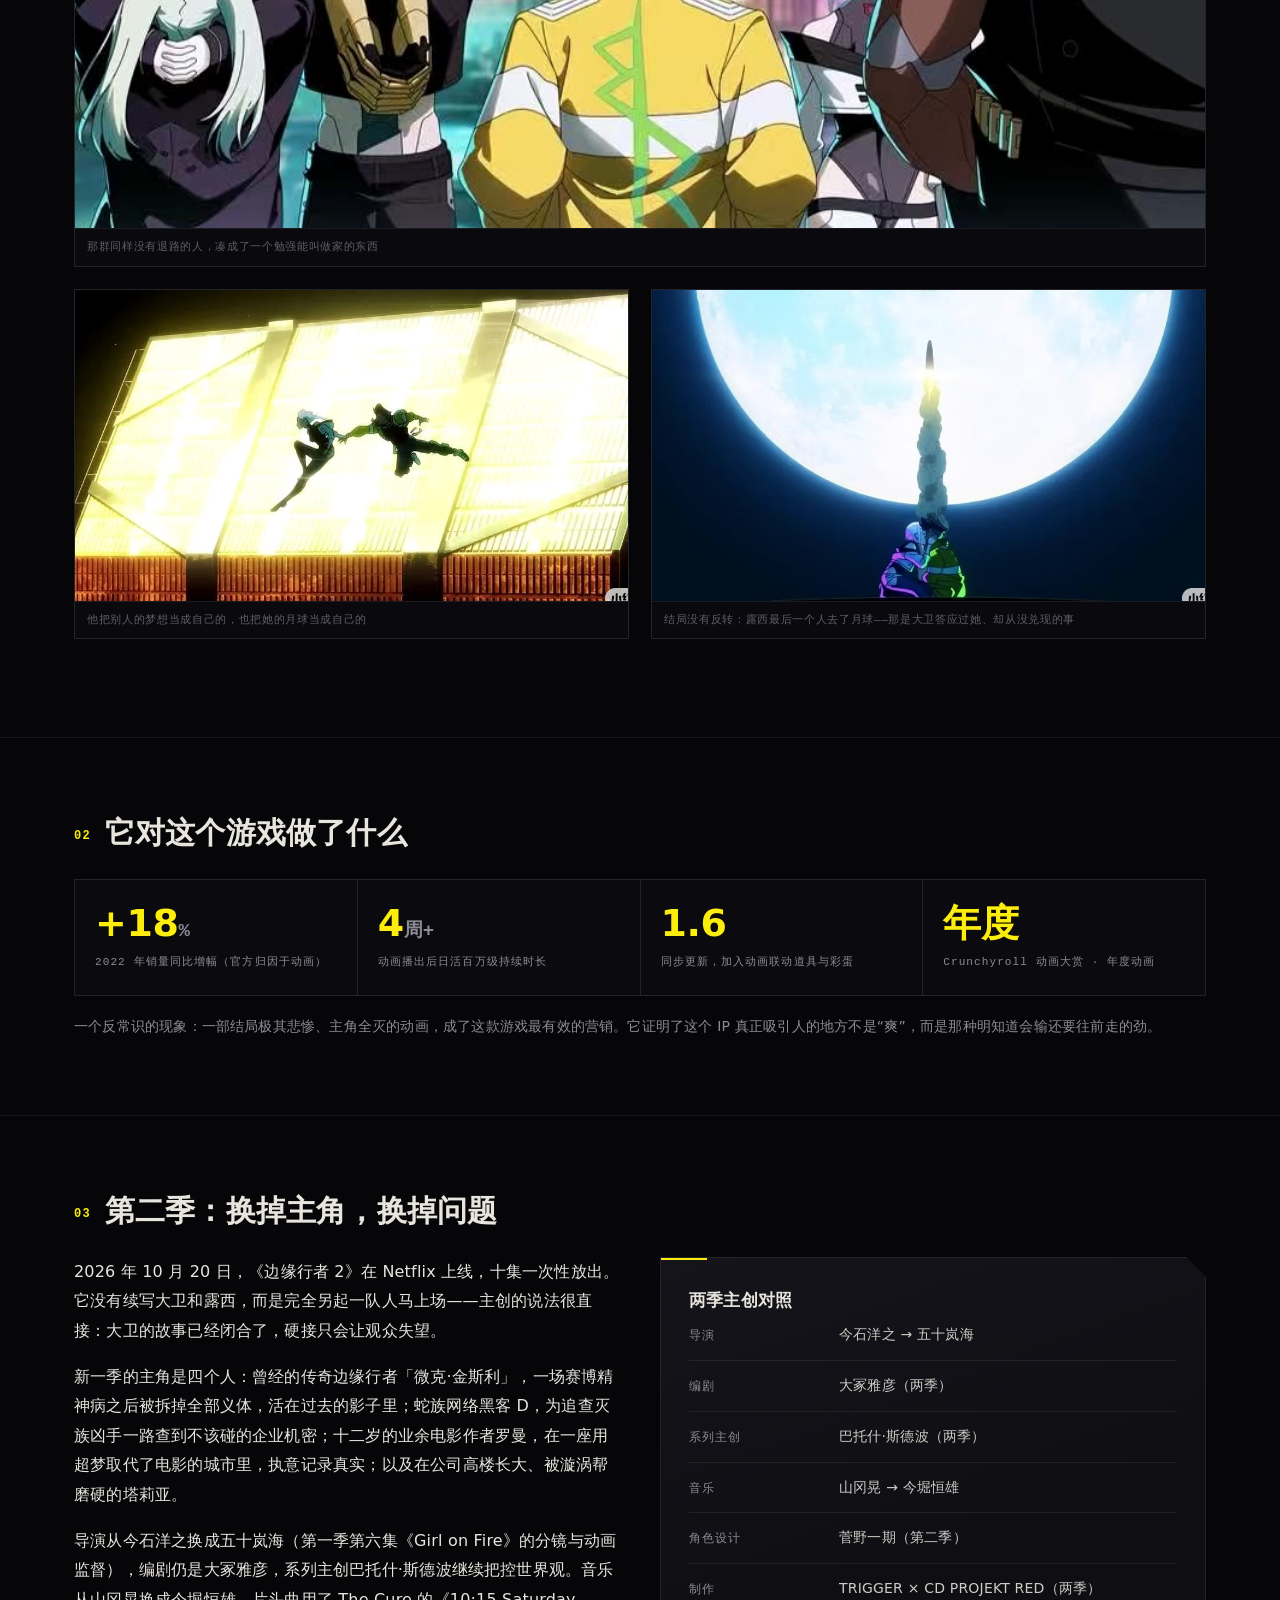
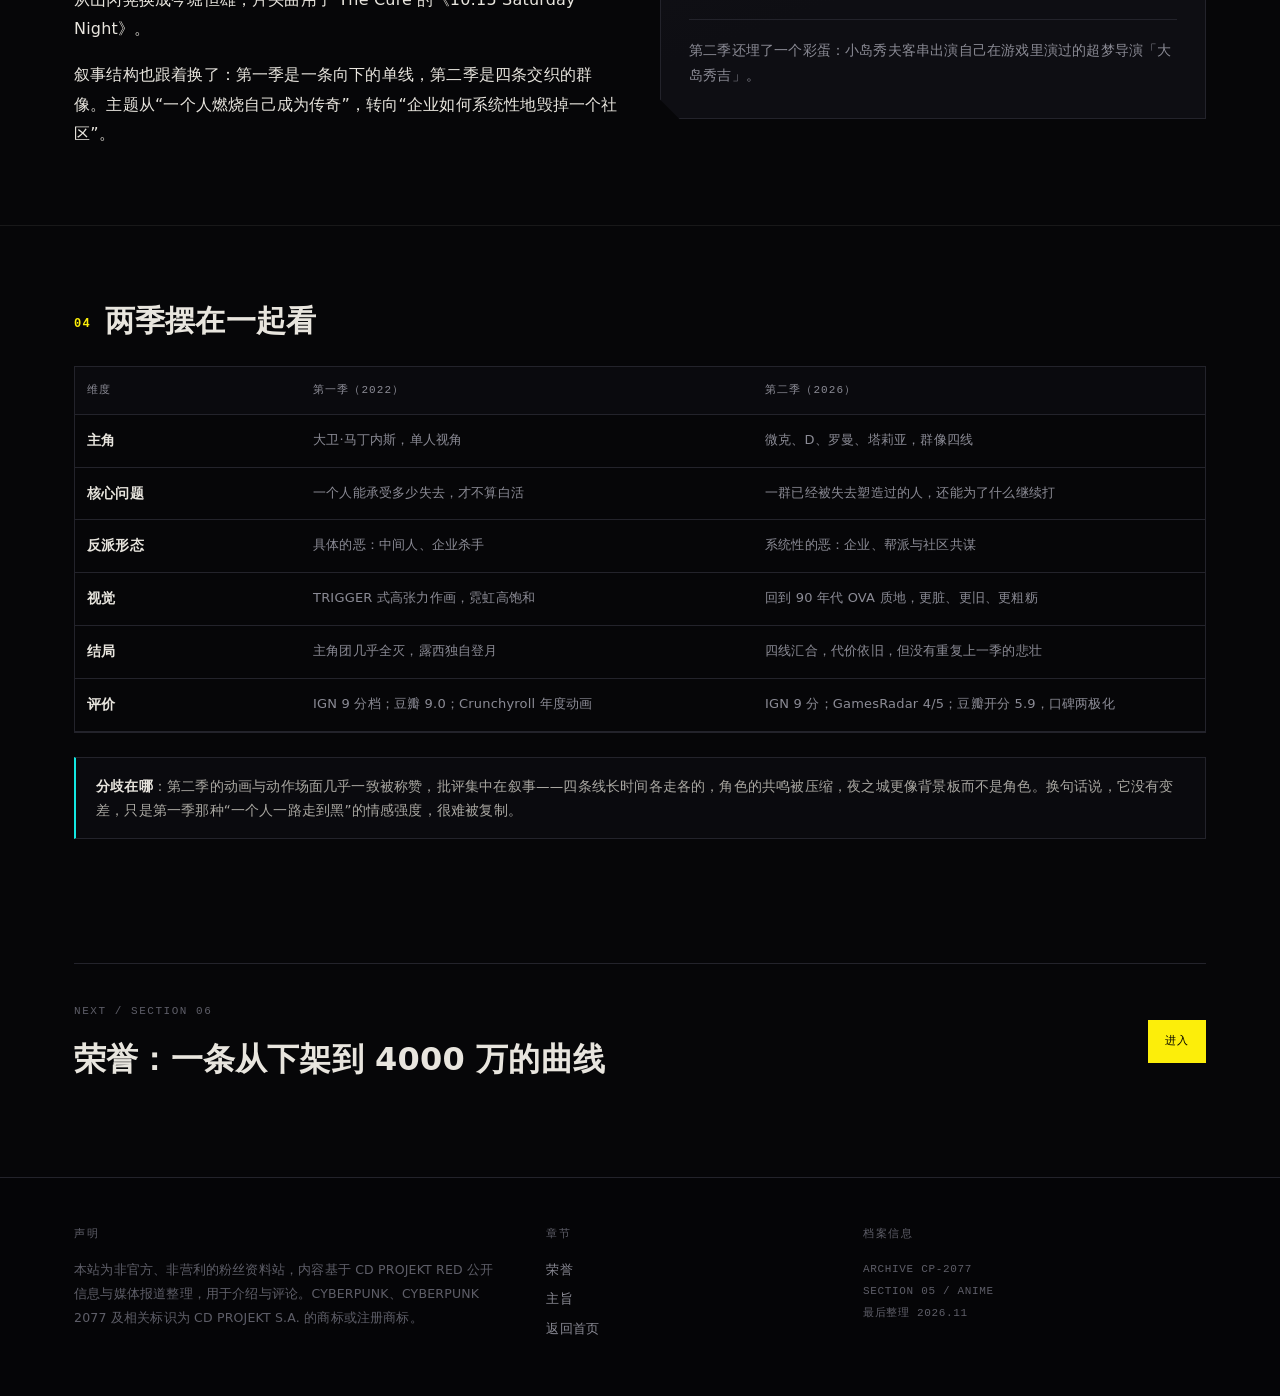
==== commit 928bf15a: "anime: 换成用户提供的三张官方剧照（小队背影、两人飞行、月下拥抱），裁掉小红书水印" ====
--- a/anime.html
+++ b/anime.html
@@ -75,20 +75,20 @@
           </ul>
         </div>
       </div>
-      <div class="g2" style="margin-top:34px">
+      <figure class="art-img" style="margin-top:34px">
+        <img src="assets/img/anime-crew-back.jpg" alt="边缘行者小队背影：从左到右丽贝卡、露西、大卫、缅因等站在夜之城街头">
+        <figcaption>那群同样没有退路的人，凑成了一个勉强能叫做家的东西</figcaption>
+      </figure>
+      <div class="g2" style="margin-top:18px">
         <figure class="art-img">
-          <img src="assets/img/anime-lucy-leather.jpg" alt="露西穿着黑色紧身皮衣坐在废墟墙边">
-          <figcaption>露西：她唯一的愿望是离开地球，去月球</figcaption>
+          <img src="assets/img/anime-lucy-david-fly.jpg" alt="露西和大卫在发光的广告牌前飞行">
+          <figcaption>他把别人的梦想当成自己的，也把她的月球当成自己的</figcaption>
         </figure>
         <figure class="art-img">
-          <img src="assets/img/anime-david-moon.jpg" alt="大卫在血月前的特写，脸上带着义体裂纹">
-          <figcaption>大卫·马丁内斯：把别人的梦想当成自己的，最后连身体也一起用完</figcaption>
+          <img src="assets/img/anime-moon-embrace.jpg" alt="露西和大卫在巨大的月亮前拥抱">
+          <figcaption>结局没有反转：露西最后一个人去了月球——那是大卫答应过她、却从没兑现的事</figcaption>
         </figure>
       </div>
-      <figure class="art-img" style="margin-top:18px">
-        <img src="assets/img/anime-lucy-ships.jpg" alt="露西站在天际线上，身后是战舰群">
-        <figcaption>结局没有反转：露西最后一个人去了月球——那是大卫答应过她、却从没兑现的事</figcaption>
-      </figure>
     </div>
   </section>
 
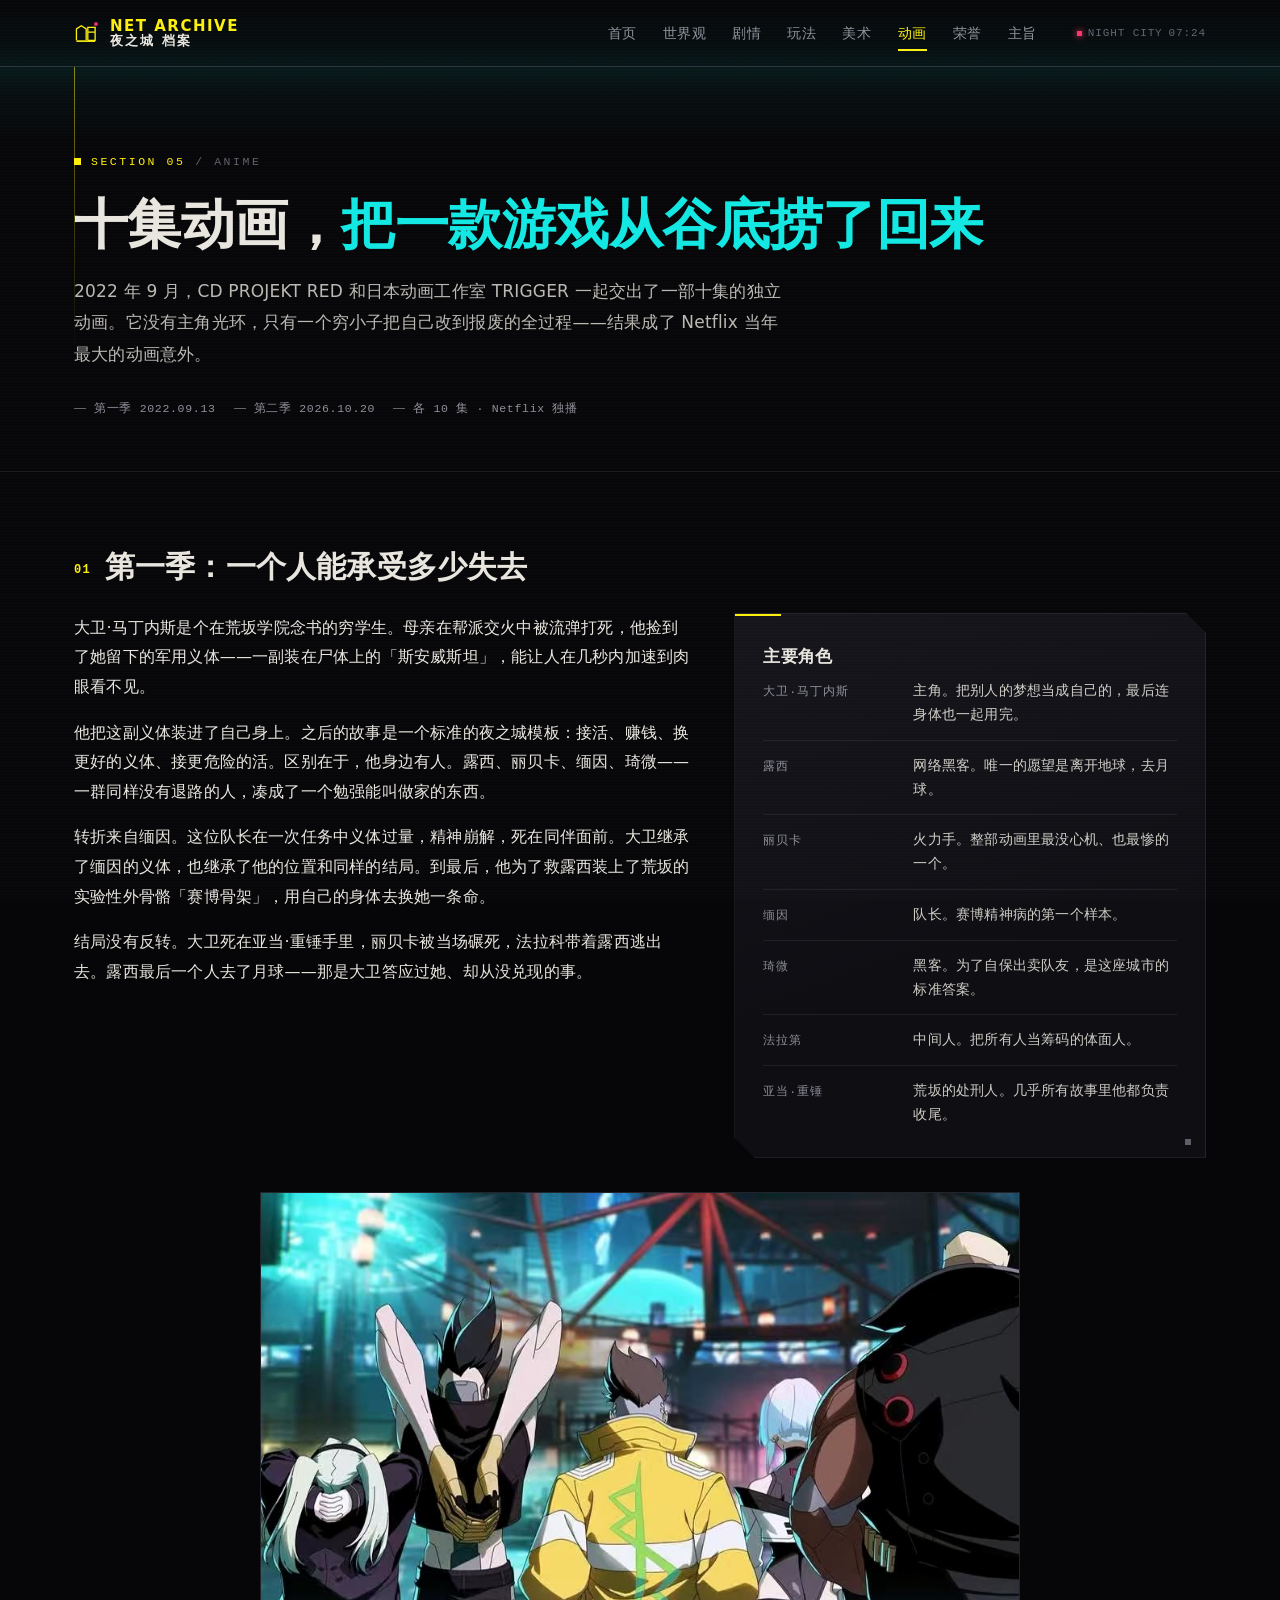
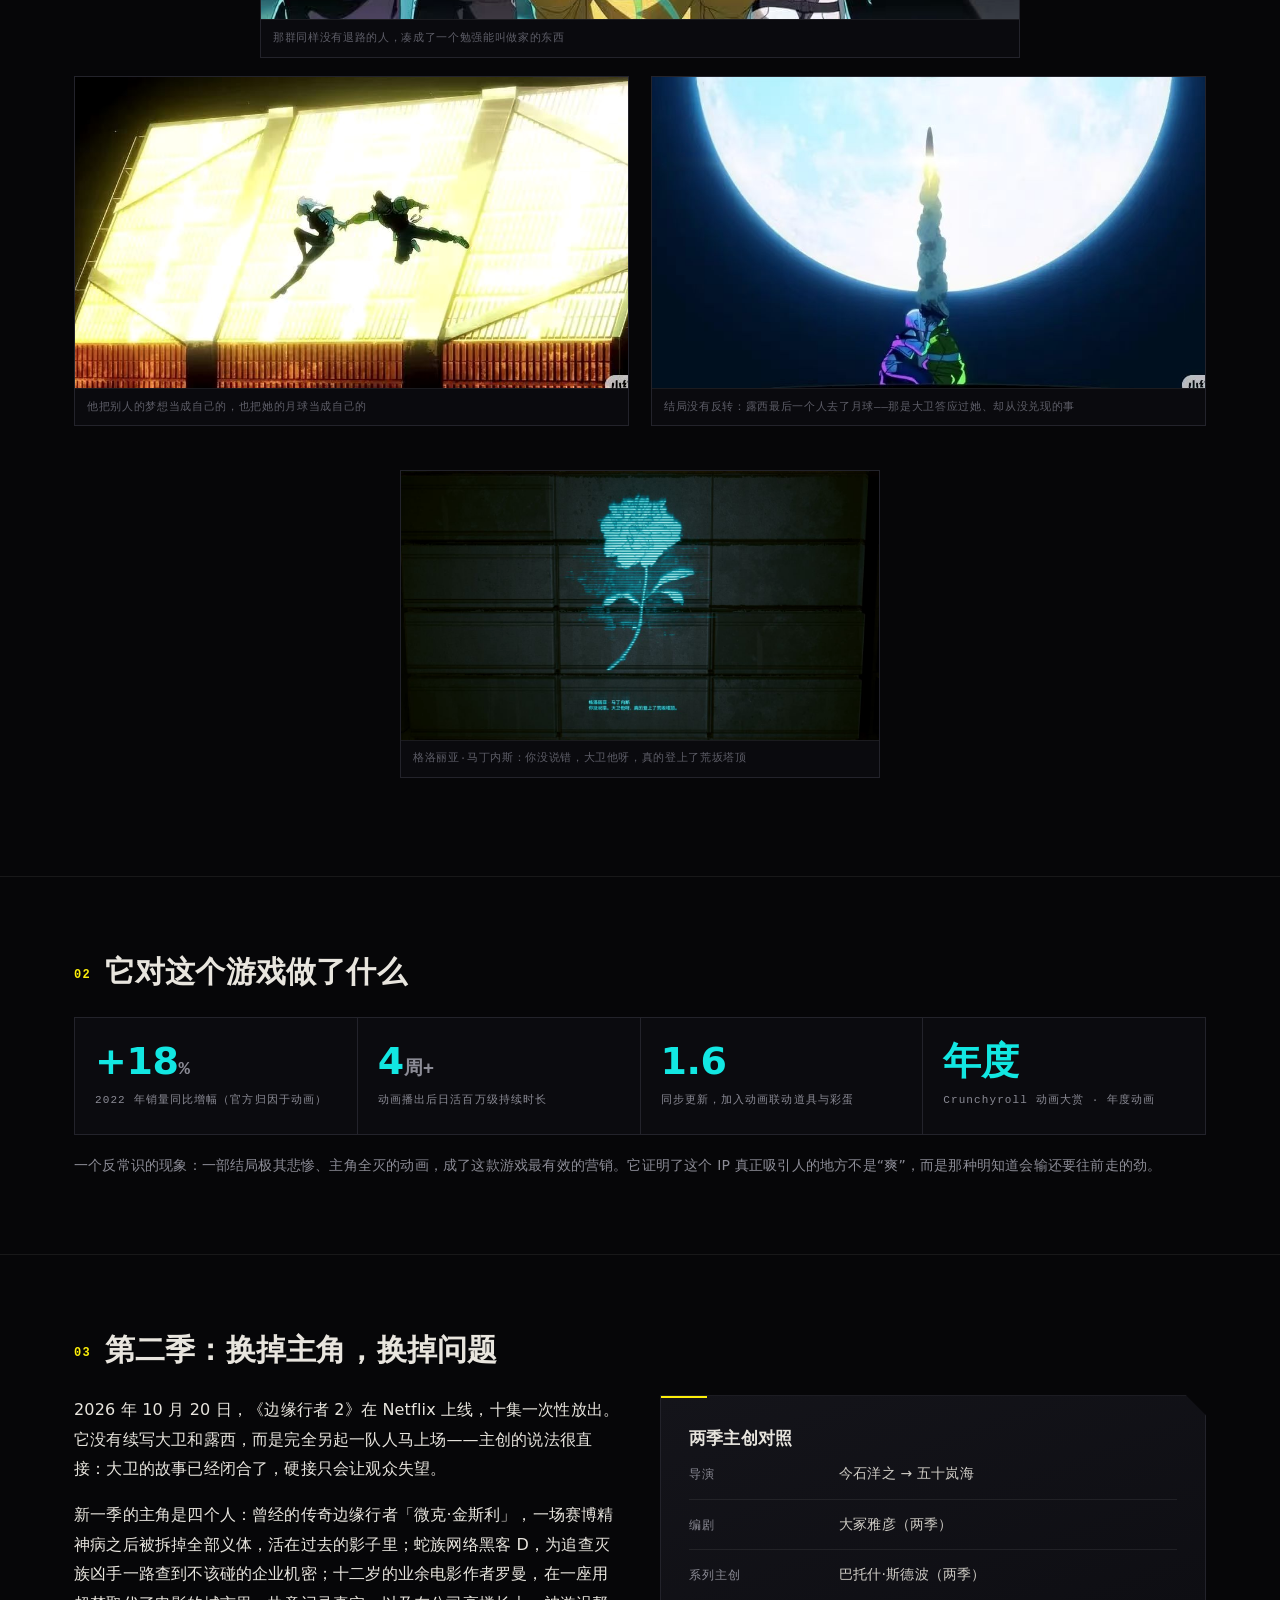
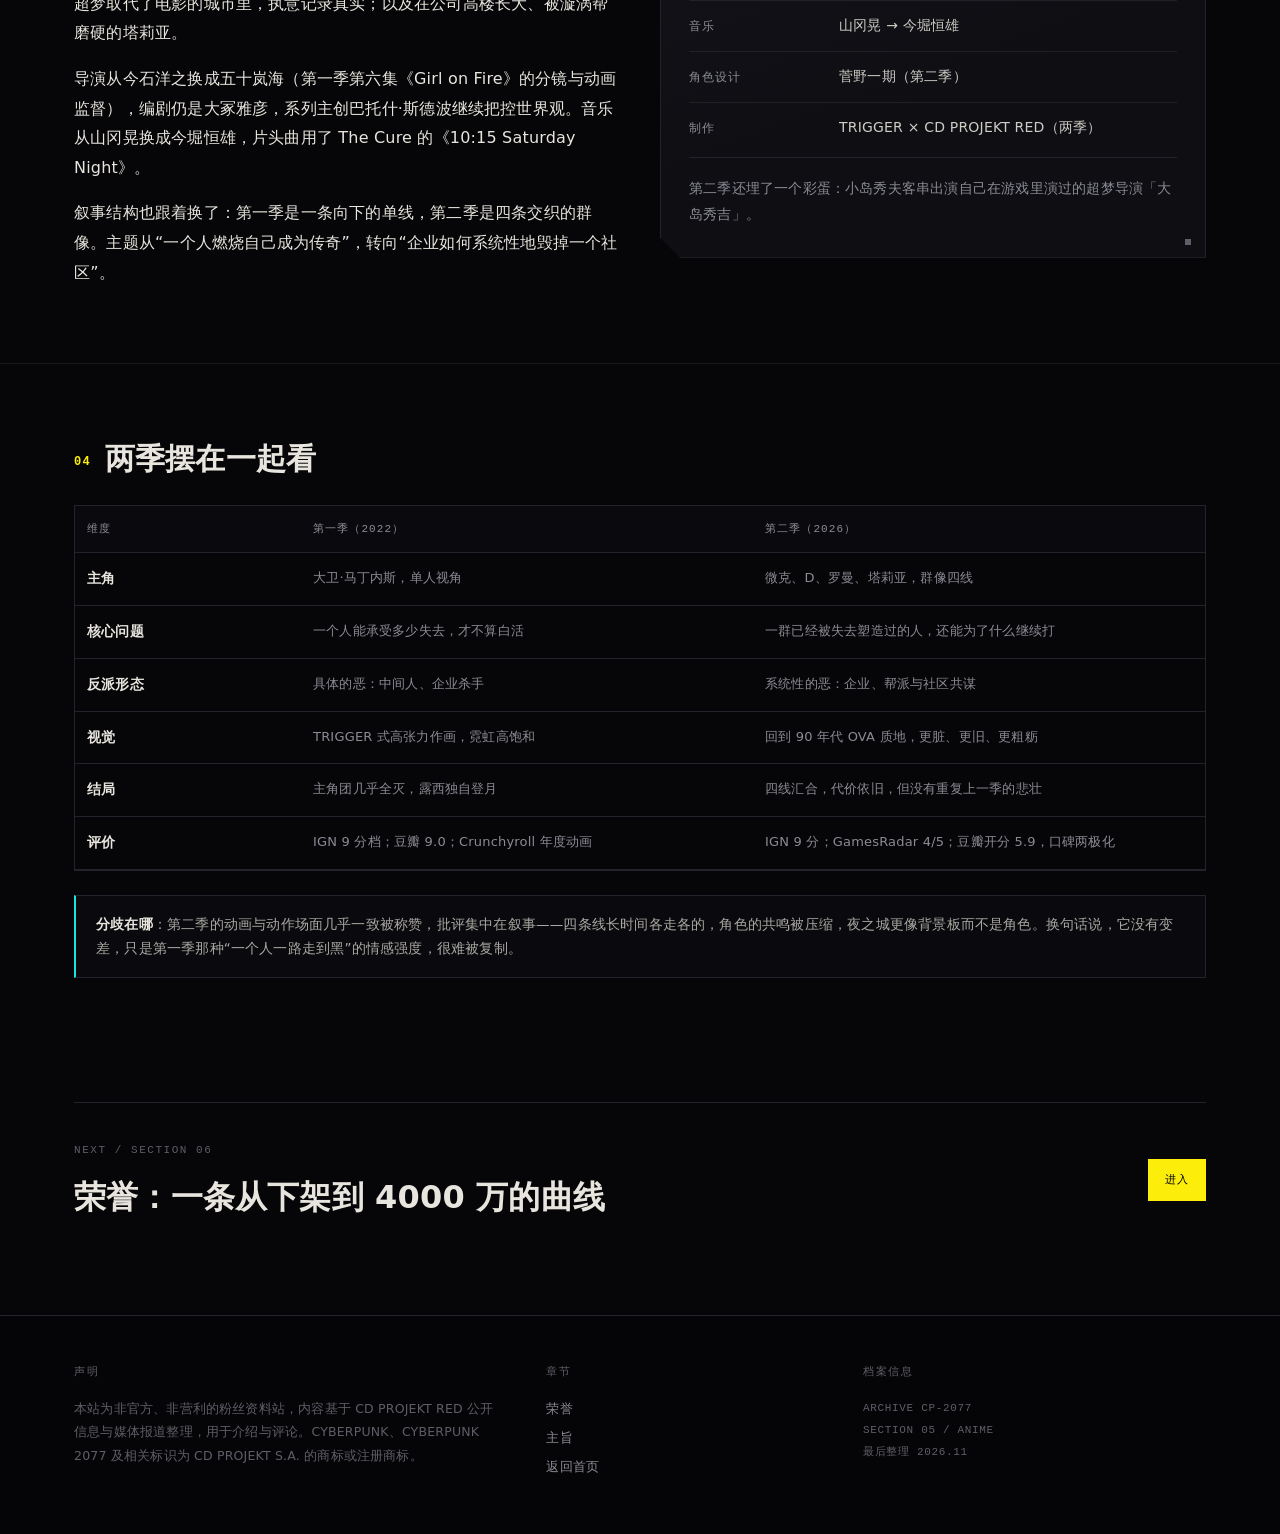
==== commit 9dfb5bcf: "feat: welcome splash, cyan-red color shift, memorial wall photos - index: add fullscreen '欢迎来到夜之城' s" ====
--- a/anime.html
+++ b/anime.html
@@ -75,7 +75,7 @@
           </ul>
         </div>
       </div>
-      <figure class="art-img" style="margin-top:34px">
+      <figure class="art-img" style="margin:34px auto 0; max-width:760px">
         <img src="assets/img/anime-crew-back.jpg" alt="边缘行者小队背影：从左到右丽贝卡、露西、大卫、缅因等站在夜之城街头">
         <figcaption>那群同样没有退路的人，凑成了一个勉强能叫做家的东西</figcaption>
       </figure>
@@ -89,6 +89,10 @@
           <figcaption>结局没有反转：露西最后一个人去了月球——那是大卫答应过她、却从没兑现的事</figcaption>
         </figure>
       </div>
+      <figure class="art-img small" style="margin-top:22px">
+        <img src="assets/img/memorial-gloria.jpg" alt="格洛丽亚·马丁内斯的青色玫瑰全息投影">
+        <figcaption>格洛丽亚·马丁内斯：你没说错，大卫他呀，真的登上了荒坂塔顶</figcaption>
+      </figure>
     </div>
   </section>
 
--- a/assets/style.css
+++ b/assets/style.css
@@ -824,3 +824,239 @@
 .stack > * + * { margin-top: 18px; }
 .center { text-align: center; }
 .nowrap { white-space: nowrap; }
+
+/* ============================================================
+   HUD 动态增强：赛博终端 / 登录界面质感
+   ============================================================ */
+
+/* 全站循环扫描线（由 main.js 注入） */
+.scanline {
+  position: fixed; left: 0; right: 0;
+  height: 140px;
+  z-index: 9997;
+  pointer-events: none;
+  background: linear-gradient(to bottom,
+    transparent,
+    rgba(252, 238, 10, 0.035) 35%,
+    rgba(252, 238, 10, 0.075) 50%,
+    rgba(252, 238, 10, 0.035) 65%,
+    transparent);
+  animation: scan-move 10s linear infinite;
+  mix-blend-mode: screen;
+}
+@keyframes scan-move {
+  from { top: -140px; }
+  to   { top: 100vh; }
+}
+
+/* 面板 hover 霓虹边框 */
+.panel {
+  transition: border-color 0.25s ease, box-shadow 0.25s ease;
+}
+.panel:hover {
+  border-color: rgba(252, 238, 10, 0.38);
+  box-shadow: 0 0 0 1px rgba(252, 238, 10, 0.12), 0 0 26px rgba(252, 238, 10, 0.08);
+}
+.panel::after {
+  content: "";
+  position: absolute; bottom: 12px; right: 14px;
+  width: 6px; height: 6px;
+  background: var(--dim);
+  transition: background 0.2s, box-shadow 0.2s;
+}
+.panel:hover::after {
+  background: var(--yellow);
+  box-shadow: 0 0 8px var(--yellow);
+}
+
+/* 卡片 hover 上浮 + 发光 */
+.card {
+  transition: border-color 0.25s ease, box-shadow 0.25s ease, background 0.25s ease, transform 0.25s ease;
+}
+.card:hover {
+  border-color: rgba(252, 238, 10, 0.6);
+  box-shadow: 0 0 0 1px rgba(252, 238, 10, 0.18), 0 0 30px rgba(252, 238, 10, 0.12);
+  transform: translateY(-2px);
+}
+
+/* LIVE 灯呼吸 */
+.dot-live {
+  animation: dot-blink 1.6s ease-in-out infinite;
+}
+@keyframes dot-blink {
+  0%, 100% { opacity: 1;    box-shadow: 0 0 8px var(--magenta); }
+  50%      { opacity: 0.3;  box-shadow: 0 0 2px var(--magenta); }
+}
+
+/* boot 日志末尾闪烁光标 */
+.boot::after {
+  content: "▊";
+  display: inline-block;
+  margin-left: 2px;
+  color: var(--cyan);
+  animation: cursor-blink 1.05s steps(1) infinite;
+}
+@keyframes cursor-blink {
+  0%, 49%  { opacity: 1; }
+  50%, 100% { opacity: 0; }
+}
+
+/* hero 光晕呼吸 */
+.hero-glow {
+  animation: glow-breathe 6.5s ease-in-out infinite;
+}
+@keyframes glow-breathe {
+  0%, 100% { opacity: 0.85; transform: translateX(-50%) scale(1); }
+  50%      { opacity: 1;    transform: translateX(-50%) scale(1.035); }
+}
+
+/* 关键数字微光 */
+.stat .v {
+  animation: stat-glow 3.8s ease-in-out infinite;
+}
+@keyframes stat-glow {
+  0%, 100% { text-shadow: 0 0 0 rgba(252, 238, 10, 0); }
+  50%      { text-shadow: 0 0 16px rgba(252, 238, 10, 0.35); }
+}
+
+/* 按钮 tag 可点击感 */
+.tag.on {
+  transition: box-shadow 0.2s ease, transform 0.2s ease;
+}
+.tag.on:hover {
+  box-shadow: 0 0 18px rgba(252, 238, 10, 0.45);
+  transform: translateY(-1px);
+}
+
+/* 三角锯齿装饰条（可选，用在 section 之间） */
+.tri-strip {
+  height: 10px;
+  background: repeating-linear-gradient(45deg,
+    var(--yellow) 0 8px, transparent 8px 16px);
+  opacity: 0.22;
+}
+
+/* 减少动效偏好 */
+@media (prefers-reduced-motion: reduce) {
+  .scanline, .dot-live, .boot::after, .hero-glow, .stat .v {
+    animation: none !important;
+  }
+  .boot::after { opacity: 1; }
+  .splash { display: none !important; }
+}
+
+/* ============================================================
+   开场 Splash：欢迎来到夜之城
+   ============================================================ */
+.splash {
+  position: fixed; inset: 0;
+  z-index: 10000;
+  background: #060608;
+  display: flex;
+  flex-direction: column;
+  align-items: center;
+  justify-content: center;
+  gap: 18px;
+  animation: splash-out 0.9s ease 2.4s forwards;
+  pointer-events: none;
+}
+.splash-tag {
+  font-family: var(--mono);
+  font-size: 11px;
+  letter-spacing: 0.32em;
+  color: var(--cyan);
+  opacity: 0;
+  animation: splash-fade 0.6s ease 0.2s forwards;
+}
+.splash-title {
+  font-family: var(--disp);
+  font-weight: 700;
+  font-size: clamp(34px, 6vw, 64px);
+  letter-spacing: 0.04em;
+  color: #f4f2ec;
+  opacity: 0;
+  animation: splash-fade 0.7s ease 0.55s forwards;
+}
+.splash-sub {
+  font-family: var(--mono);
+  font-size: 12px;
+  letter-spacing: 0.42em;
+  color: var(--dim);
+  opacity: 0;
+  animation: splash-fade 0.7s ease 0.85s forwards;
+}
+.splash-line {
+  width: 120px; height: 2px;
+  background: var(--cyan);
+  margin-top: 10px;
+  opacity: 0;
+  transform: scaleX(0);
+  animation: splash-line 0.9s ease 1.1s forwards;
+  box-shadow: 0 0 12px var(--cyan);
+}
+@keyframes splash-fade { to { opacity: 1; } }
+@keyframes splash-line { to { opacity: 1; transform: scaleX(1); } }
+@keyframes splash-out {
+  to { opacity: 0; visibility: hidden; }
+}
+
+/* ============================================================
+   配色向 2077 红青靠拢：大面积黄 → 青，红保留为警示
+   ============================================================ */
+h1 .hl { color: var(--cyan); }
+.hero-title .l2 { color: var(--cyan); }
+.stat .v { color: var(--cyan); }
+.stat .v small { color: var(--mut); }
+.stat .v {
+  animation: stat-glow 3.8s ease-in-out infinite;
+}
+@keyframes stat-glow {
+  0%, 100% { text-shadow: 0 0 0 rgba(18, 231, 226, 0); }
+  50%      { text-shadow: 0 0 16px rgba(18, 231, 226, 0.4); }
+}
+
+.scanline {
+  background: linear-gradient(to bottom,
+    transparent,
+    rgba(18, 231, 226, 0.04) 35%,
+    rgba(18, 231, 226, 0.08) 50%,
+    rgba(18, 231, 226, 0.04) 65%,
+    transparent);
+}
+
+.panel:hover {
+  border-color: rgba(18, 231, 226, 0.4);
+  box-shadow: 0 0 0 1px rgba(18, 231, 226, 0.12), 0 0 26px rgba(18, 231, 226, 0.1);
+}
+.panel:hover::after {
+  background: var(--cyan);
+  box-shadow: 0 0 8px var(--cyan);
+}
+.card:hover {
+  border-color: rgba(18, 231, 226, 0.6);
+  box-shadow: 0 0 0 1px rgba(18, 231, 226, 0.18), 0 0 30px rgba(18, 231, 226, 0.14);
+}
+
+.hero-glow {
+  background:
+    radial-gradient(ellipse at 50% 92%, rgba(18, 231, 226, 0.18), transparent 64%),
+    radial-gradient(ellipse at 14% 86%, rgba(252, 238, 10, 0.10), transparent 60%),
+    radial-gradient(ellipse at 86% 84%, rgba(255, 46, 99, 0.14), transparent 60%);
+}
+
+.tag.on:hover {
+  box-shadow: 0 0 18px rgba(18, 231, 226, 0.45);
+}
+
+/* 小图样式：纪念墙等调剂图，小尺寸居中 */
+.art-img.small {
+  max-width: 480px;
+  margin-left: auto;
+  margin-right: auto;
+}
+.art-img.small img {
+  aspect-ratio: 16 / 9;
+}
+.art-img.two-col {
+  max-width: 560px;
+}
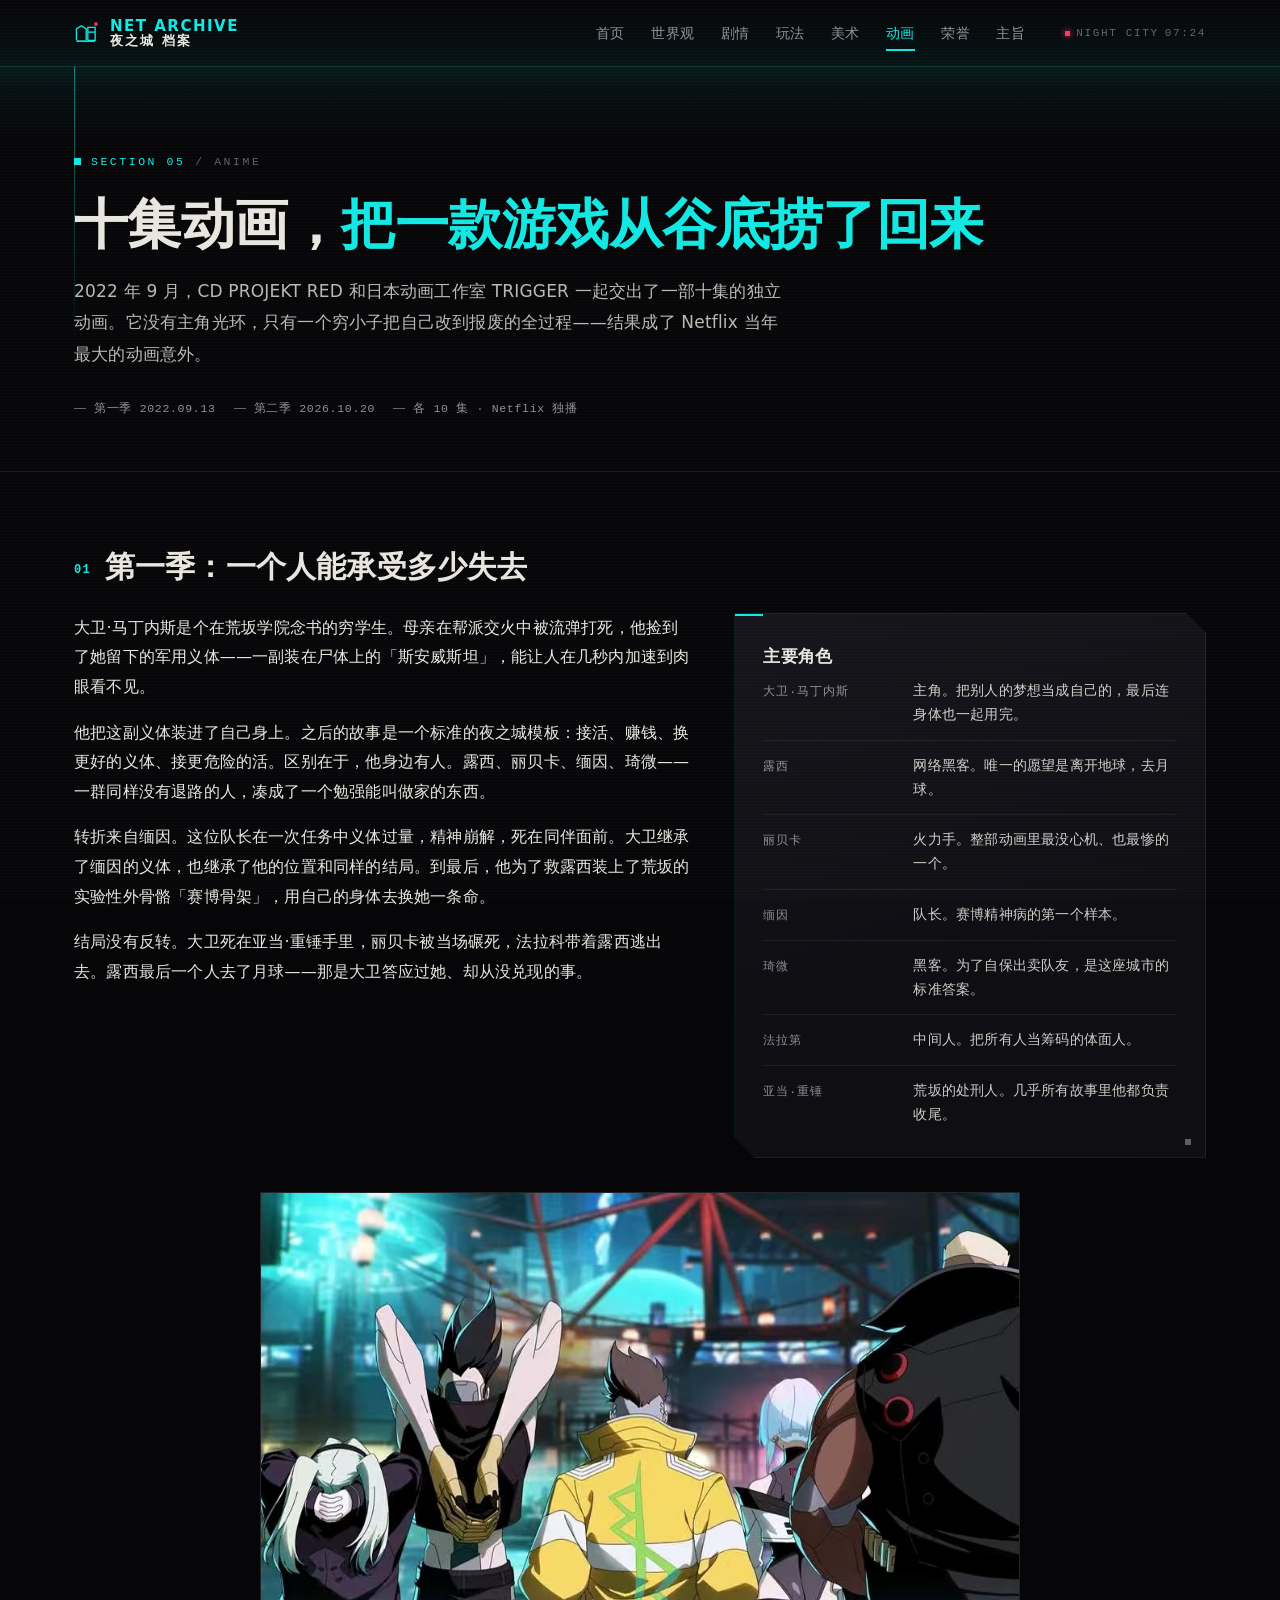
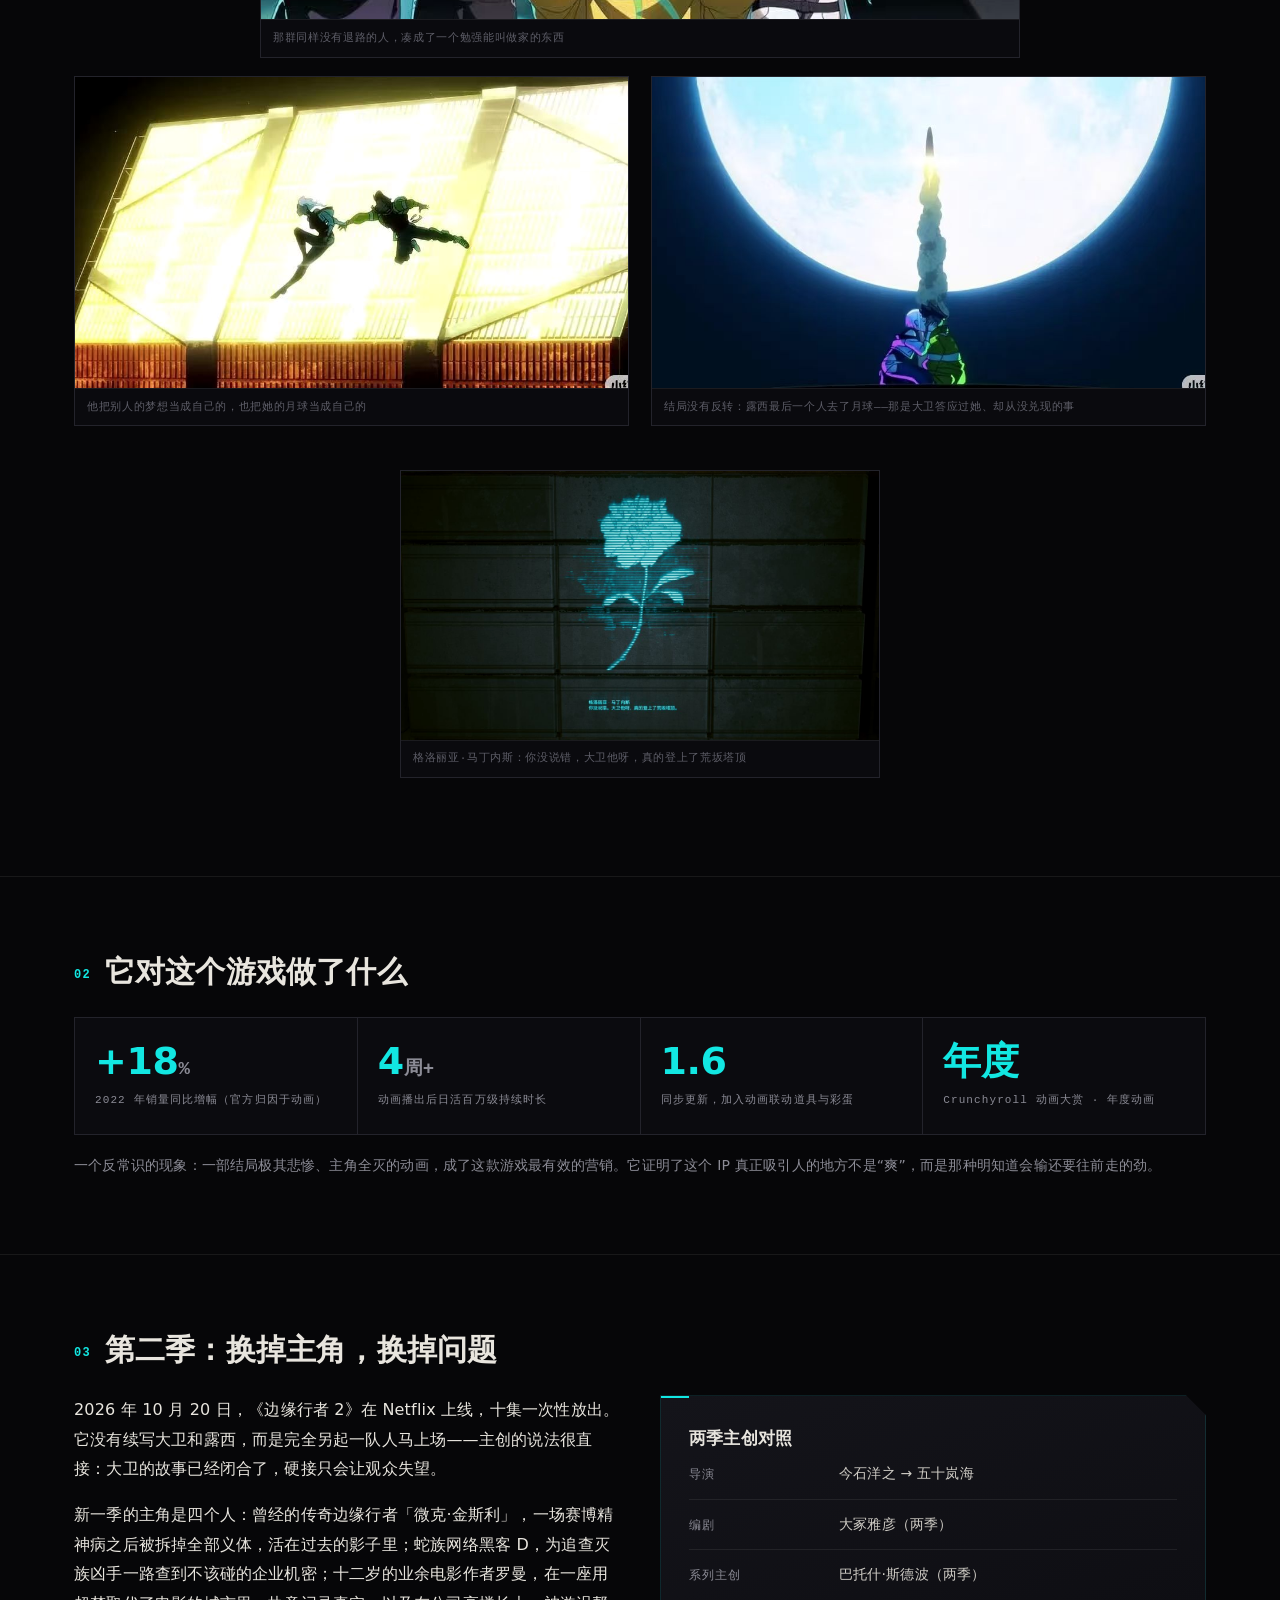
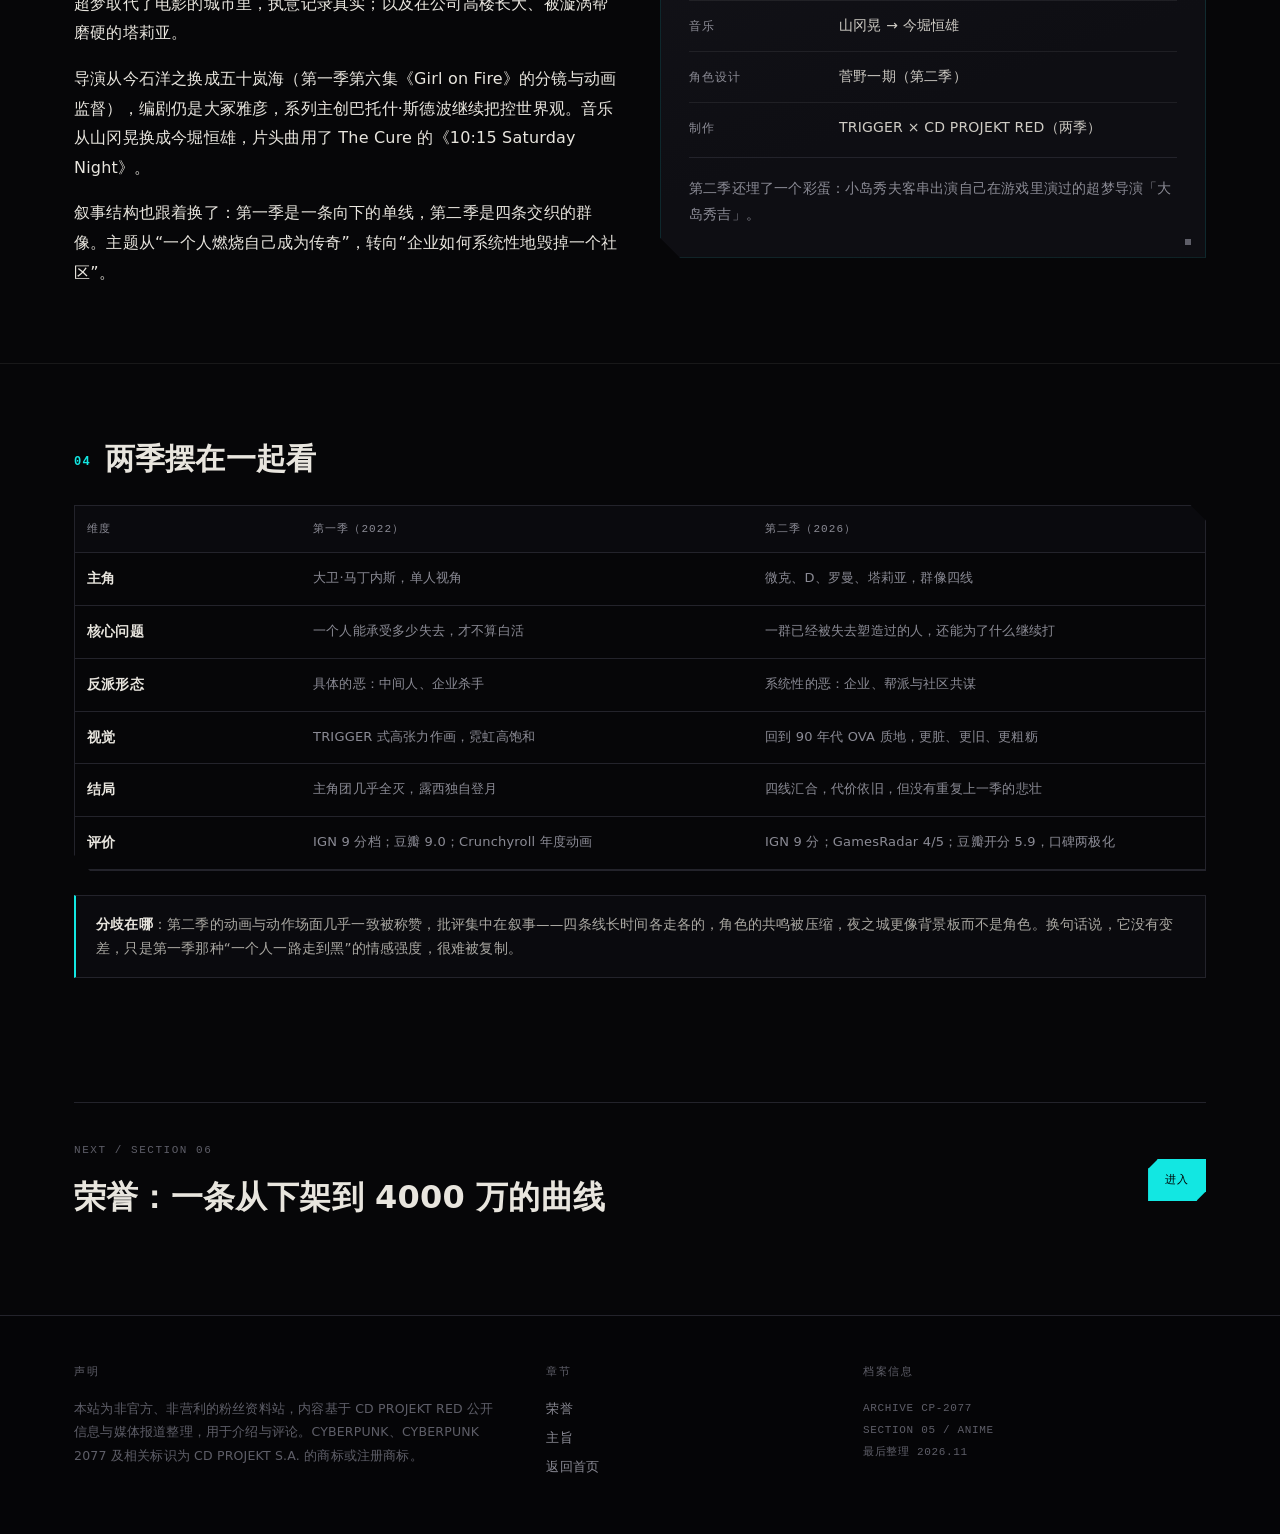
==== commit 9480c181: "style: 全站 UI 黄色并入青红体系，红色保留为警示点缀" ====
--- a/anime.html
+++ b/anime.html
@@ -6,7 +6,7 @@
 <title>衍生动画 · 《边缘行者》两季对照 | 赛博朋克 2077 档案</title>
 <meta name="description" content="《赛博朋克：边缘行者》第一季与第二季的故事、角色、主创、评价对照：十集如何在 2022 年把游戏口碑拉回来，2026 年的新一季又换掉了什么。">
 <meta name="theme-color" content="#060608">
-<link rel="icon" type="image/svg+xml" href="data:image/svg+xml,%3Csvg%20xmlns%3D%22http%3A%2F%2Fwww.w3.org%2F2000%2Fsvg%22%20viewBox%3D%220%200%2032%2032%22%3E%3Crect%20width%3D%2232%22%20height%3D%2232%22%20fill%3D%22%23060608%22%2F%3E%3Cpath%20d%3D%22M3%2025V11l6-4%206%204v14%22%20fill%3D%22none%22%20stroke%3D%22%23FCEE0A%22%20stroke-width%3D%221.6%22%2F%3E%3Cpath%20d%3D%22M17%2025V9h9v6h-9%22%20fill%3D%22none%22%20stroke%3D%22%23FCEE0A%22%20stroke-width%3D%221.6%22%2F%3E%3Cpath%20d%3D%22M17%2015h9v10h-9%22%20fill%3D%22none%22%20stroke%3D%22%23FCEE0A%22%20stroke-width%3D%221.6%22%2F%3E%3Crect%20x%3D%223%22%20y%3D%2225%22%20width%3D%2223%22%20height%3D%222%22%20fill%3D%22%23FCEE0A%22%2F%3E%3Crect%20x%3D%2225%22%20y%3D%223%22%20width%3D%224%22%20height%3D%224%22%20fill%3D%22%23FF2E63%22%2F%3E%3C%2Fsvg%3E">
+<link rel="icon" type="image/svg+xml" href="data:image/svg+xml,%3Csvg%20xmlns%3D%22http%3A%2F%2Fwww.w3.org%2F2000%2Fsvg%22%20viewBox%3D%220%200%2032%2032%22%3E%3Crect%20width%3D%2232%22%20height%3D%2232%22%20fill%3D%22%23060608%22%2F%3E%3Cpath%20d%3D%22M3%2025V11l6-4%206%204v14%22%20fill%3D%22none%22%20stroke%3D%22%2312E7E2%22%20stroke-width%3D%221.6%22%2F%3E%3Cpath%20d%3D%22M17%2025V9h9v6h-9%22%20fill%3D%22none%22%20stroke%3D%22%2312E7E2%22%20stroke-width%3D%221.6%22%2F%3E%3Cpath%20d%3D%22M17%2015h9v10h-9%22%20fill%3D%22none%22%20stroke%3D%22%2312E7E2%22%20stroke-width%3D%221.6%22%2F%3E%3Crect%20x%3D%223%22%20y%3D%2225%22%20width%3D%2223%22%20height%3D%222%22%20fill%3D%22%2312E7E2%22%2F%3E%3Crect%20x%3D%2225%22%20y%3D%223%22%20width%3D%224%22%20height%3D%224%22%20fill%3D%22%23FF2E63%22%2F%3E%3C%2Fsvg%3E">
 <link rel="stylesheet" href="https://miaoda.feishu.cn/fonts/css2?family=Chakra+Petch:wght@500;600;700&family=Noto+Sans+SC:wght@300;400;700;900&family=Share+Tech+Mono&display=swap">
 <link rel="stylesheet" href="assets/style.css">
 </head>
@@ -16,9 +16,9 @@
   <div class="topbar-in">
     <a class="brand" href="index.html" aria-label="返回首页">
       <svg viewBox="0 0 32 32" aria-hidden="true">
-        <path d="M3 25V11l6-4 6 4v14" fill="none" stroke="#FCEE0A" stroke-width="1.6"/>
-        <path d="M17 25V9h9v6h-9M17 15h9v10h-9" fill="none" stroke="#FCEE0A" stroke-width="1.6"/>
-        <rect x="3" y="25" width="23" height="2" fill="#FCEE0A"/>
+        <path d="M3 25V11l6-4 6 4v14" fill="none" stroke="#12E7E2" stroke-width="1.6"/>
+        <path d="M17 25V9h9v6h-9M17 15h9v10h-9" fill="none" stroke="#12E7E2" stroke-width="1.6"/>
+        <rect x="3" y="25" width="23" height="2" fill="#12E7E2"/>
         <rect x="25" y="3" width="4" height="4" fill="#FF2E63"/>
       </svg>
       <span class="brand-txt"><b>NET ARCHIVE</b>夜之城 档案</span>
--- a/assets/style.css
+++ b/assets/style.css
@@ -1,6 +1,6 @@
 /* ============================================================
    CYBERPUNK 2077 // NET ARCHIVE
-   全站样式：夜之城黄 + 纯黑，切角面板，HUD 等宽字
+   全站样式：终端青 + 警报品红 + 纯黑，切角面板，HUD 等宽字
    ============================================================ */
 
 *, *::before, *::after { box-sizing: border-box; }
@@ -12,7 +12,6 @@
   --panel-2:   #14141a;
   --line:      #23232b;
   --line-soft: rgba(255, 255, 255, 0.07);
-  --yellow:    #fcee0a;
   --cyan:      #12e7e2;
   --magenta:   #ff2e63;
   --txt:       #e8e5de;
@@ -64,14 +63,14 @@
   body::before { opacity: 0.18; }
 }
 
-::selection { background: var(--yellow); color: #000; }
+::selection { background: var(--cyan); color: #000; }
 
 img, svg { max-width: 100%; }
-a { color: var(--yellow); text-decoration: none; }
+a { color: var(--cyan); text-decoration: none; }
 a:hover { text-decoration: underline; text-underline-offset: 3px; }
 
 :focus-visible {
-  outline: 2px solid var(--yellow);
+  outline: 2px solid var(--cyan);
   outline-offset: 3px;
 }
 
@@ -104,7 +103,7 @@
   line-height: 1.1;
   white-space: nowrap;
 }
-.brand-txt b { display: block; color: var(--yellow); font-size: 15px; letter-spacing: 0.1em; }
+.brand-txt b { display: block; color: var(--cyan); font-size: 15px; letter-spacing: 0.1em; }
 
 .nav {
   display: flex;
@@ -129,12 +128,12 @@
   position: absolute;
   left: 12px; bottom: 2px;
   width: 0; height: 2px;
-  background: var(--yellow);
+  background: var(--cyan);
   transition: width 0.18s ease;
 }
 .nav a:hover { color: var(--txt); text-decoration: none; }
 .nav a:hover::after { width: calc(100% - 24px); }
-.nav a[aria-current="page"] { color: var(--yellow); }
+.nav a[aria-current="page"] { color: var(--cyan); }
 .nav a[aria-current="page"]::after { width: calc(100% - 24px); }
 
 .topbar-meta {
@@ -177,18 +176,18 @@
 .page-head::before {
   content: "";
   position: absolute; left: 0; top: 0; bottom: 0;
-  width: 1px; background: linear-gradient(to bottom, var(--yellow), transparent 70%);
+  width: 1px; background: linear-gradient(to bottom, var(--cyan), transparent 70%);
   opacity: 0.5;
 }
 .eyebrow {
   font-family: var(--mono);
   font-size: 11.5px;
   letter-spacing: 0.22em;
-  color: var(--yellow);
+  color: var(--cyan);
   display: flex; align-items: center; gap: 10px;
   margin-bottom: 22px;
 }
-.eyebrow .sq { width: 7px; height: 7px; background: var(--yellow); display: inline-block; }
+.eyebrow .sq { width: 7px; height: 7px; background: var(--cyan); display: inline-block; }
 .eyebrow .idx { color: var(--dim); }
 h1 {
   font-family: var(--disp);
@@ -199,7 +198,7 @@
   margin: 0 0 20px;
   max-width: 22em;
 }
-h1 .hl { color: var(--yellow); }
+h1 .hl { color: var(--cyan); }
 .lede {
   font-size: 17px;
   line-height: 1.85;
@@ -237,7 +236,7 @@
 h2 .no {
   font-family: var(--mono);
   font-size: 12px;
-  color: var(--yellow);
+  color: var(--cyan);
   letter-spacing: 0.1em;
   flex: 0 0 auto;
   transform: translateY(-4px);
@@ -270,7 +269,7 @@
   content: "";
   position: absolute; top: 0; left: 0;
   width: 46px; height: 2px;
-  background: var(--yellow);
+  background: var(--cyan);
 }
 
 /* 网格 */
@@ -301,7 +300,7 @@
   font-weight: 700;
   font-size: clamp(26px, 3vw, 38px);
   line-height: 1;
-  color: var(--yellow);
+  color: var(--cyan);
   letter-spacing: -0.01em;
   display: block;
 }
@@ -332,7 +331,7 @@
   clip-path: polygon(0 0, calc(100% - 16px) 0, 100% 16px, 100% 100%, 16px 100%, 0 calc(100% - 16px));
 }
 .card:hover {
-  border-color: rgba(252, 238, 10, 0.55);
+  border-color: rgba(18, 231, 226, 0.55);
   background: #101017;
   text-decoration: none;
 }
@@ -362,7 +361,7 @@
   font-family: var(--mono);
   font-size: 11px;
   letter-spacing: 0.12em;
-  color: var(--yellow);
+  color: var(--cyan);
 }
 
 /* ===================== 表格 ===================== */
@@ -389,7 +388,7 @@
   background: #0a0a0e;
 }
 .tbl td:first-child { color: var(--txt); }
-.tbl .em { color: var(--yellow); }
+.tbl .em { color: var(--cyan); }
 .tbl td.sm { font-size: 13px; color: var(--mut); }
 .tbl-wrap { border: 1px solid var(--line); overflow-x: auto; }
 @media (max-width: 700px) { .tbl { font-size: 13px; } .tbl th, .tbl td { padding: 11px 9px; } }
@@ -405,7 +404,7 @@
 .tl-time {
   font-family: var(--mono);
   font-size: 12.5px;
-  color: var(--yellow);
+  color: var(--cyan);
   letter-spacing: 0.04em;
   padding: 2px 14px 34px 0;
   text-align: right;
@@ -429,7 +428,7 @@
   top: 4px;
   width: 9px; height: 9px;
   background: var(--bg);
-  border: 1px solid var(--yellow);
+  border: 1px solid var(--cyan);
   transform: translate(-50%, 0) rotate(45deg);
   justify-self: center;
 }
@@ -489,11 +488,11 @@
   padding: 4px 9px;
   background: #0a0a0e;
 }
-.tag.on { color: #000; background: var(--yellow); border-color: var(--yellow); }
+.tag.on { color: #000; background: var(--cyan); border-color: var(--cyan); }
 
 /* 引用块 */
 .quote {
-  border-left: 2px solid var(--yellow);
+  border-left: 2px solid var(--cyan);
   padding: 4px 0 4px 22px;
   font-size: 16px;
   line-height: 1.85;
@@ -590,8 +589,8 @@
   width: 100vw; height: 380px;
   transform: translateX(-50%);
   background:
-    radial-gradient(ellipse at 50% 92%, rgba(252, 238, 10, 0.20), transparent 64%),
-    radial-gradient(ellipse at 14% 86%, rgba(18, 231, 226, 0.12), transparent 60%),
+    radial-gradient(ellipse at 50% 92%, rgba(18, 231, 226, 0.20), transparent 64%),
+    radial-gradient(ellipse at 14% 86%, rgba(255, 46, 99, 0.12), transparent 60%),
     radial-gradient(ellipse at 86% 84%, rgba(255, 46, 99, 0.12), transparent 60%);
   filter: blur(2px);
 }
@@ -618,11 +617,11 @@
   font-family: var(--mono);
   font-size: 11.5px;
   letter-spacing: 0.24em;
-  color: var(--yellow);
+  color: var(--cyan);
   display: flex; align-items: center; gap: 12px;
   margin-bottom: 26px;
 }
-.hero-tag .bar { width: 56px; height: 1px; background: var(--yellow); }
+.hero-tag .bar { width: 56px; height: 1px; background: var(--cyan); }
 
 .hero-title {
   font-family: var(--disp);
@@ -635,7 +634,7 @@
 .hero-title .l1 { display: block; color: #f4f2ec; }
 .hero-title .l2 {
   display: block;
-  color: var(--yellow);
+  color: var(--cyan);
   letter-spacing: 0.02em;
 }
 
@@ -700,7 +699,7 @@
   letter-spacing: 0.08em;
   color: var(--mut);
 }
-.hero-foot b { color: var(--yellow); font-weight: 400; }
+.hero-foot b { color: var(--cyan); font-weight: 400; }
 
 /* 启动日志 */
 .boot {
@@ -762,7 +761,7 @@
   animation: slide 26s linear infinite;
   width: max-content;
 }
-.scroller-in b { color: var(--yellow); font-weight: 400; }
+.scroller-in b { color: var(--cyan); font-weight: 400; }
 @keyframes slide { from { transform: translateX(0); } to { transform: translateX(-50%); } }
 @media (prefers-reduced-motion: reduce) { .scroller-in { animation: none; } }
 
@@ -777,7 +776,7 @@
 }
 .bar-row .bl { color: var(--mut); font-family: var(--mono); font-size: 11px; letter-spacing: 0.06em; }
 .bar-track { height: 10px; background: #15151b; position: relative; }
-.bar-fill { position: absolute; left: 0; top: 0; bottom: 0; background: var(--yellow); }
+.bar-fill { position: absolute; left: 0; top: 0; bottom: 0; background: var(--cyan); }
 .bar-fill.c { background: var(--cyan); }
 .bar-fill.m { background: var(--magenta); }
 .bar-row .bv { font-family: var(--mono); font-size: 12px; color: var(--txt); text-align: right; }
@@ -796,7 +795,7 @@
   font-family: var(--disp); font-weight: 700; font-size: clamp(22px, 3vw, 32px);
   color: var(--txt); display: block; margin-top: 6px;
 }
-.next-nav a:hover .nn-t { color: var(--yellow); text-decoration: none; }
+.next-nav a:hover .nn-t { color: var(--cyan); text-decoration: none; }
 
 /* 通用小工具 */
 .art-img {
@@ -837,9 +836,9 @@
   pointer-events: none;
   background: linear-gradient(to bottom,
     transparent,
-    rgba(252, 238, 10, 0.035) 35%,
-    rgba(252, 238, 10, 0.075) 50%,
-    rgba(252, 238, 10, 0.035) 65%,
+    rgba(18, 231, 226, 0.035) 35%,
+    rgba(18, 231, 226, 0.075) 50%,
+    rgba(18, 231, 226, 0.035) 65%,
     transparent);
   animation: scan-move 10s linear infinite;
   mix-blend-mode: screen;
@@ -854,8 +853,8 @@
   transition: border-color 0.25s ease, box-shadow 0.25s ease;
 }
 .panel:hover {
-  border-color: rgba(252, 238, 10, 0.38);
-  box-shadow: 0 0 0 1px rgba(252, 238, 10, 0.12), 0 0 26px rgba(252, 238, 10, 0.08);
+  border-color: rgba(18, 231, 226, 0.38);
+  box-shadow: 0 0 0 1px rgba(18, 231, 226, 0.12), 0 0 26px rgba(18, 231, 226, 0.08);
 }
 .panel::after {
   content: "";
@@ -865,8 +864,8 @@
   transition: background 0.2s, box-shadow 0.2s;
 }
 .panel:hover::after {
-  background: var(--yellow);
-  box-shadow: 0 0 8px var(--yellow);
+  background: var(--cyan);
+  box-shadow: 0 0 8px var(--cyan);
 }
 
 /* 卡片 hover 上浮 + 发光 */
@@ -874,8 +873,8 @@
   transition: border-color 0.25s ease, box-shadow 0.25s ease, background 0.25s ease, transform 0.25s ease;
 }
 .card:hover {
-  border-color: rgba(252, 238, 10, 0.6);
-  box-shadow: 0 0 0 1px rgba(252, 238, 10, 0.18), 0 0 30px rgba(252, 238, 10, 0.12);
+  border-color: rgba(18, 231, 226, 0.6);
+  box-shadow: 0 0 0 1px rgba(18, 231, 226, 0.18), 0 0 30px rgba(18, 231, 226, 0.12);
   transform: translateY(-2px);
 }
 
@@ -915,8 +914,8 @@
   animation: stat-glow 3.8s ease-in-out infinite;
 }
 @keyframes stat-glow {
-  0%, 100% { text-shadow: 0 0 0 rgba(252, 238, 10, 0); }
-  50%      { text-shadow: 0 0 16px rgba(252, 238, 10, 0.35); }
+  0%, 100% { text-shadow: 0 0 0 rgba(18, 231, 226, 0); }
+  50%      { text-shadow: 0 0 16px rgba(18, 231, 226, 0.35); }
 }
 
 /* 按钮 tag 可点击感 */
@@ -924,7 +923,7 @@
   transition: box-shadow 0.2s ease, transform 0.2s ease;
 }
 .tag.on:hover {
-  box-shadow: 0 0 18px rgba(252, 238, 10, 0.45);
+  box-shadow: 0 0 18px rgba(18, 231, 226, 0.45);
   transform: translateY(-1px);
 }
 
@@ -932,7 +931,8 @@
 .tri-strip {
   height: 10px;
   background: repeating-linear-gradient(45deg,
-    var(--yellow) 0 8px, transparent 8px 16px);
+    var(--cyan) 0 8px, transparent 8px 16px,
+    var(--magenta) 16px 24px, transparent 24px 32px);
   opacity: 0.22;
 }
 
@@ -1040,7 +1040,7 @@
 .hero-glow {
   background:
     radial-gradient(ellipse at 50% 92%, rgba(18, 231, 226, 0.18), transparent 64%),
-    radial-gradient(ellipse at 14% 86%, rgba(252, 238, 10, 0.10), transparent 60%),
+    radial-gradient(ellipse at 14% 86%, rgba(255, 46, 99, 0.10), transparent 60%),
     radial-gradient(ellipse at 86% 84%, rgba(255, 46, 99, 0.14), transparent 60%);
 }
 
@@ -1057,6 +1057,154 @@
 .art-img.small img {
   aspect-ratio: 16 / 9;
 }
+
+/* ============================================================
+   HUD 风格增强：参考 2077 游戏内手机界面
+   ============================================================ */
+
+/* 更锐利的切角面板：加大切角尺寸 */
+.panel {
+  position: relative;
+  border: 1px solid rgba(18, 231, 226, 0.12);
+}
+.panel::before {
+  /* 面板顶部黄条保留，但加细青色边线 */
+  background: linear-gradient(90deg, var(--cyan) 0%, var(--cyan) 60%, transparent 60%);
+}
+
+/* 面板四角装饰括号 */
+.panel::after {
+  /* 已有的顶部发光线，保留 */
+}
+
+/* 表格切角更锋利 */
+.tbl-wrap {
+  clip-path: polygon(0 0, calc(100% - 16px) 0, 100% 16px, 100% 100%, 16px 100%, 0 calc(100% - 16px));
+}
+
+/* 按钮切角 */
+.tag {
+  clip-path: polygon(8px 0, 100% 0, 100% calc(100% - 8px), calc(100% - 8px) 100%, 0 100%, 0 8px);
+}
+.tag.on {
+  clip-path: polygon(10px 0, 100% 0, 100% calc(100% - 10px), calc(100% - 10px) 100%, 0 100%, 0 10px);
+}
+
+/* 侧边竖排标注：页面左右边缘的装饰文字 */
+.hud-side {
+  position: fixed;
+  top: 50%;
+  transform: translateY(-50%);
+  writing-mode: vertical-rl;
+  font-family: var(--mono);
+  font-size: 10px;
+  letter-spacing: 0.3em;
+  color: rgba(18, 231, 226, 0.25);
+  pointer-events: none;
+  z-index: 1;
+  text-transform: uppercase;
+}
+.hud-side.left { left: 8px; }
+.hud-side.right { right: 8px; }
+
+/* 角落编号标记 */
+.hud-corner {
+  position: absolute;
+  font-family: var(--mono);
+  font-size: 10px;
+  color: rgba(18, 231, 226, 0.4);
+  letter-spacing: 0.1em;
+}
+
+/* 装饰性三角分隔线 */
+.hud-triangle {
+  height: 8px;
+  background: linear-gradient(90deg,
+    transparent 0%,
+    var(--cyan) 10%,
+    var(--cyan) 90%,
+    transparent 100%);
+  clip-path: polygon(0 50%, 3% 0, 6% 50%, 9% 100%, 12% 50%, 15% 0, 18% 50%, 21% 100%, 24% 50%, 27% 0, 30% 50%, 33% 100%, 36% 50%, 39% 0, 42% 50%, 45% 100%, 48% 50%, 51% 0, 54% 50%, 57% 100%, 60% 50%, 63% 0, 66% 50%, 69% 100%, 72% 50%, 75% 0, 78% 50%, 81% 100%, 84% 50%, 87% 0, 90% 50%, 93% 100%, 96% 50%, 100% 50%);
+  opacity: 0.3;
+  margin: 16px 0;
+}
+
+/* RAM 槽位装饰 */
+.hud-ram {
+  display: flex;
+  gap: 3px;
+  align-items: center;
+}
+.hud-ram span {
+  width: 10px;
+  height: 16px;
+  background: rgba(18, 231, 226, 0.2);
+  border: 1px solid rgba(18, 231, 226, 0.3);
+}
+.hud-ram span.on {
+  background: var(--cyan);
+  box-shadow: 0 0 6px rgba(18, 231, 226, 0.5);
+}
+.hud-ram span.used {
+  background: rgba(255, 46, 99, 0.3);
+  border-color: rgba(255, 46, 99, 0.4);
+}
+
+/* 状态色条：安全/公共/受限/危险 */
+.hud-status-bar {
+  display: flex;
+  height: 6px;
+  gap: 2px;
+  margin: 12px 0;
+}
+.hud-status-bar span {
+  flex: 1;
+}
+.hud-status-bar .s-safe { background: var(--cyan); }
+.hud-status-bar .s-public { background: rgba(18, 231, 226, 0.4); }
+.hud-status-bar .s-restricted { background: rgba(255, 46, 99, 0.55); }
+.hud-status-bar .s-danger { background: var(--magenta); }
+
+/* 顶部状态栏增强：更像游戏 HUD */
+.topbar {
+  border-bottom: 1px solid rgba(18, 231, 226, 0.15);
+}
+.topbar-meta {
+  font-family: var(--mono);
+  font-size: 11px;
+  letter-spacing: 0.15em;
+}
+
+/* hero 区加装饰边框 */
+.hero {
+  position: relative;
+}
+.hero::before {
+  content: "";
+  position: absolute;
+  top: 20px; left: 20px; right: 20px; bottom: 20px;
+  border: 1px solid rgba(18, 231, 226, 0.08);
+  pointer-events: none;
+  clip-path: polygon(0 0, 20px 0, 20px 4px, 4px 4px, 4px 20px, 0 20px, 0 0, 100% 0, 100% 20px, calc(100% - 4px) 20px, calc(100% - 4px) 4px, calc(100% - 20px) 4px, calc(100% - 20px) 0, 100% 0, 100% 100%, calc(100% - 20px) 100%, calc(100% - 20px) calc(100% - 4px), calc(100% - 4px) calc(100% - 4px), calc(100% - 4px) calc(100% - 20px), 100% calc(100% - 20px), 100% 100%, 0 100%, 0 calc(100% - 20px), 4px calc(100% - 20px), 4px calc(100% - 4px), 20px calc(100% - 4px), 20px 100%, 0 100%);
+}
+
+/* 页面标题区加 HUD 质感 */
+.page-head {
+  position: relative;
+}
+.page-head .eyebrow {
+  font-family: var(--mono);
+}
+
+/* 数字 stat 加 RAM 槽视觉 */
+.stat-grid {
+  position: relative;
+}
+
+/* 减少动效 */
+@media (prefers-reduced-motion: reduce) {
+  .hud-triangle, .hud-ram span.on { animation: none !important; }
+}
 .art-img.two-col {
   max-width: 560px;
 }
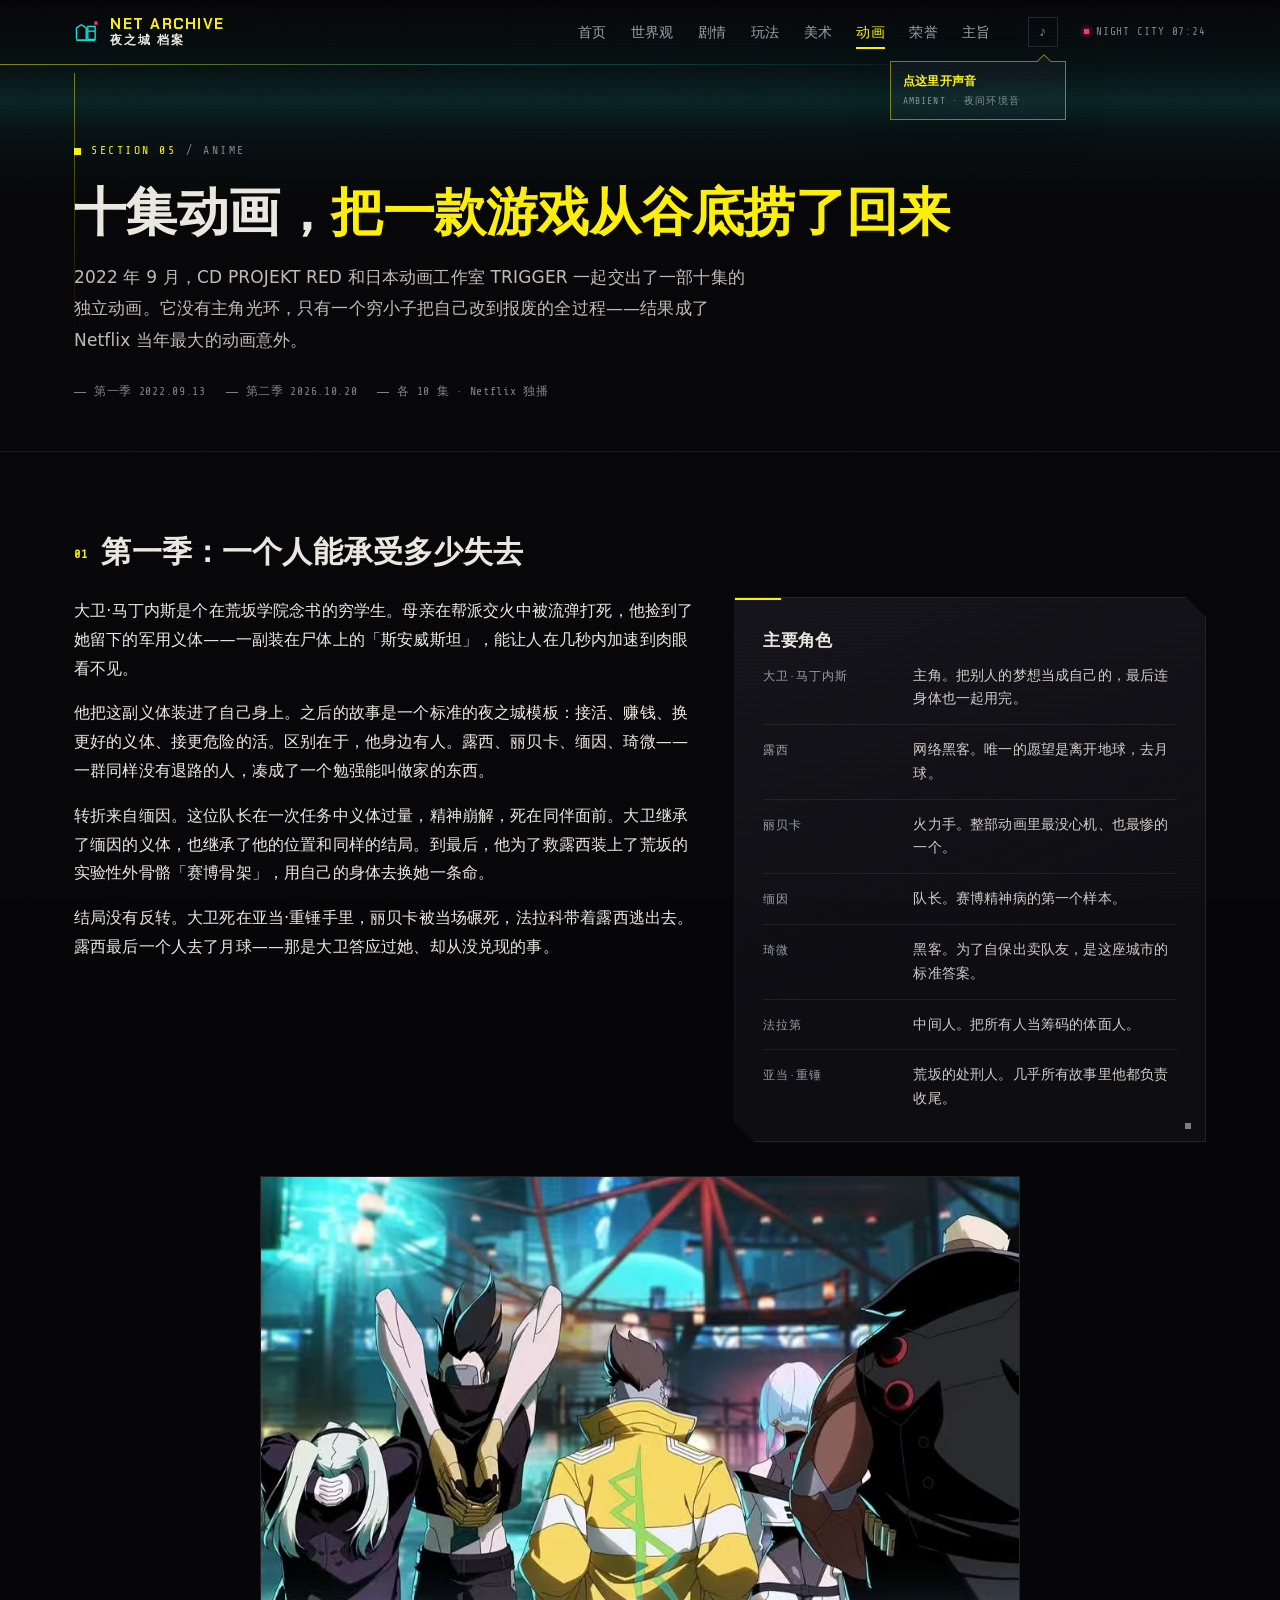
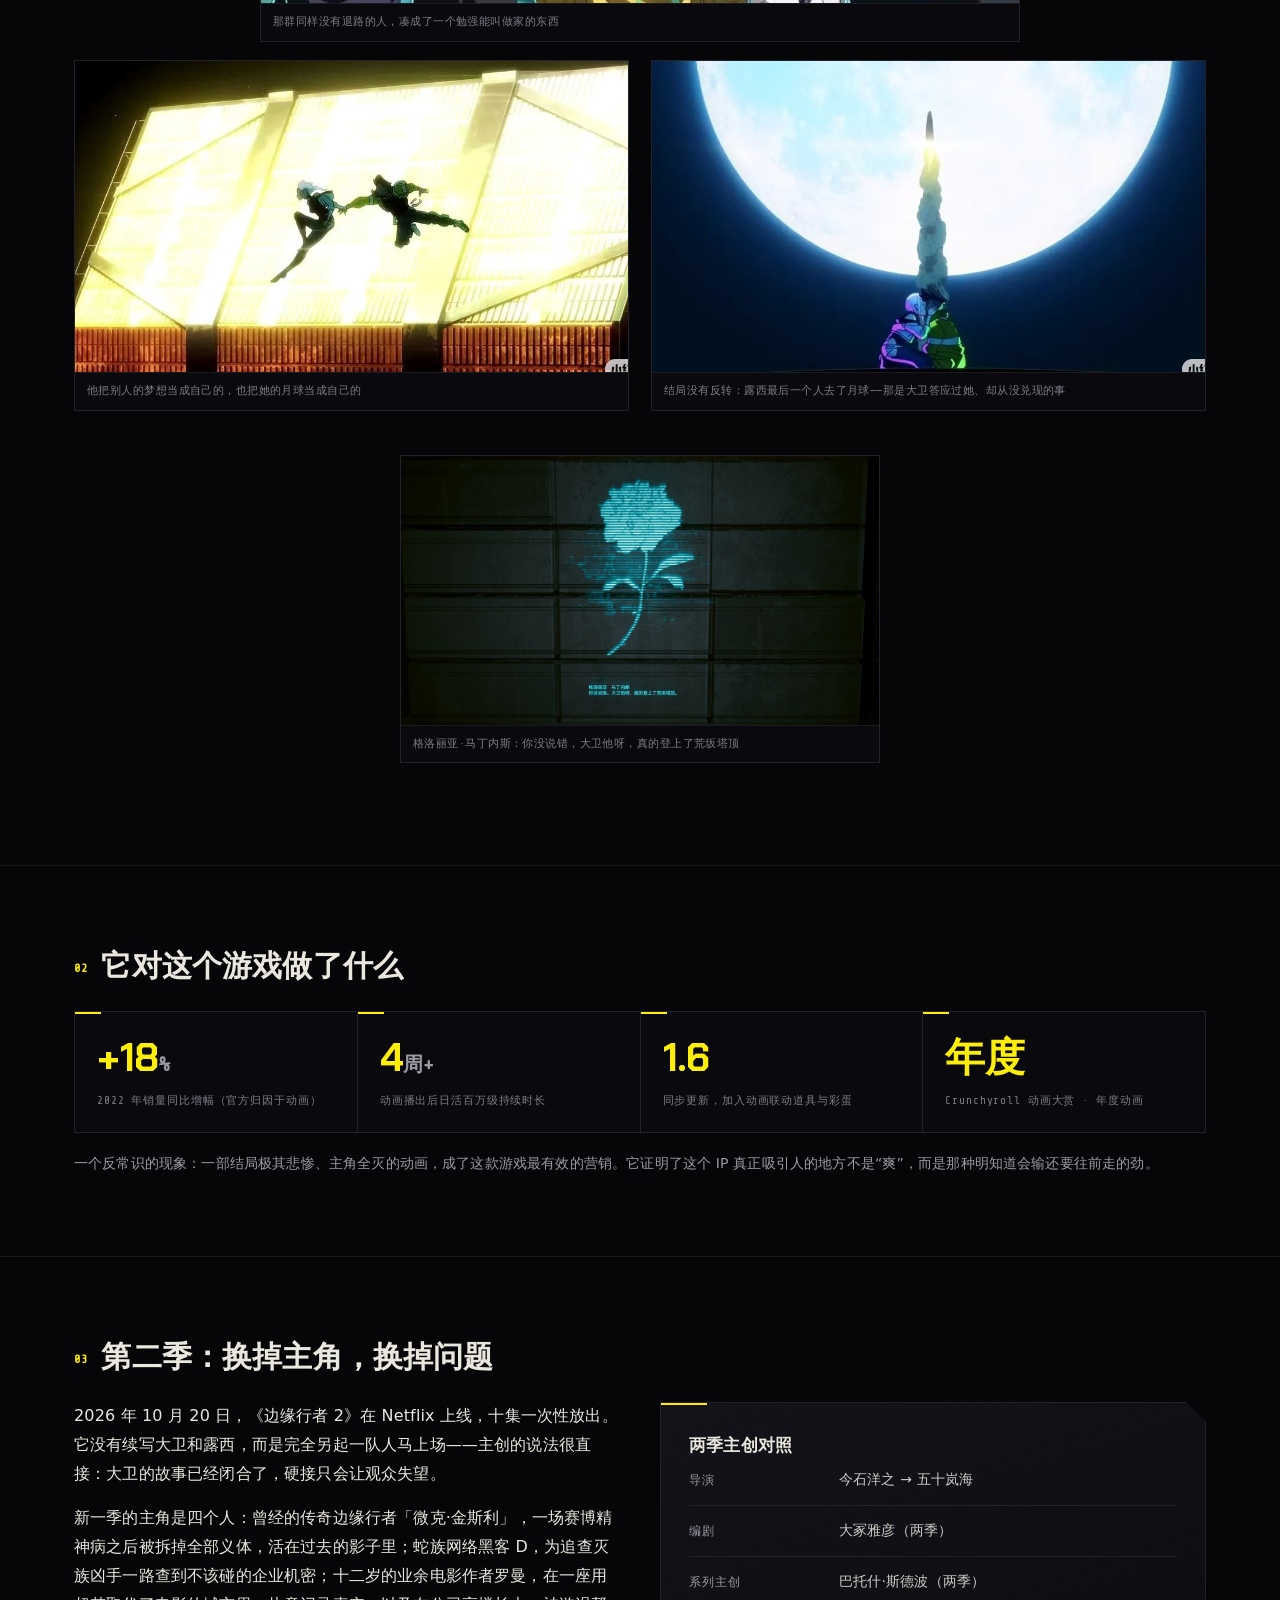
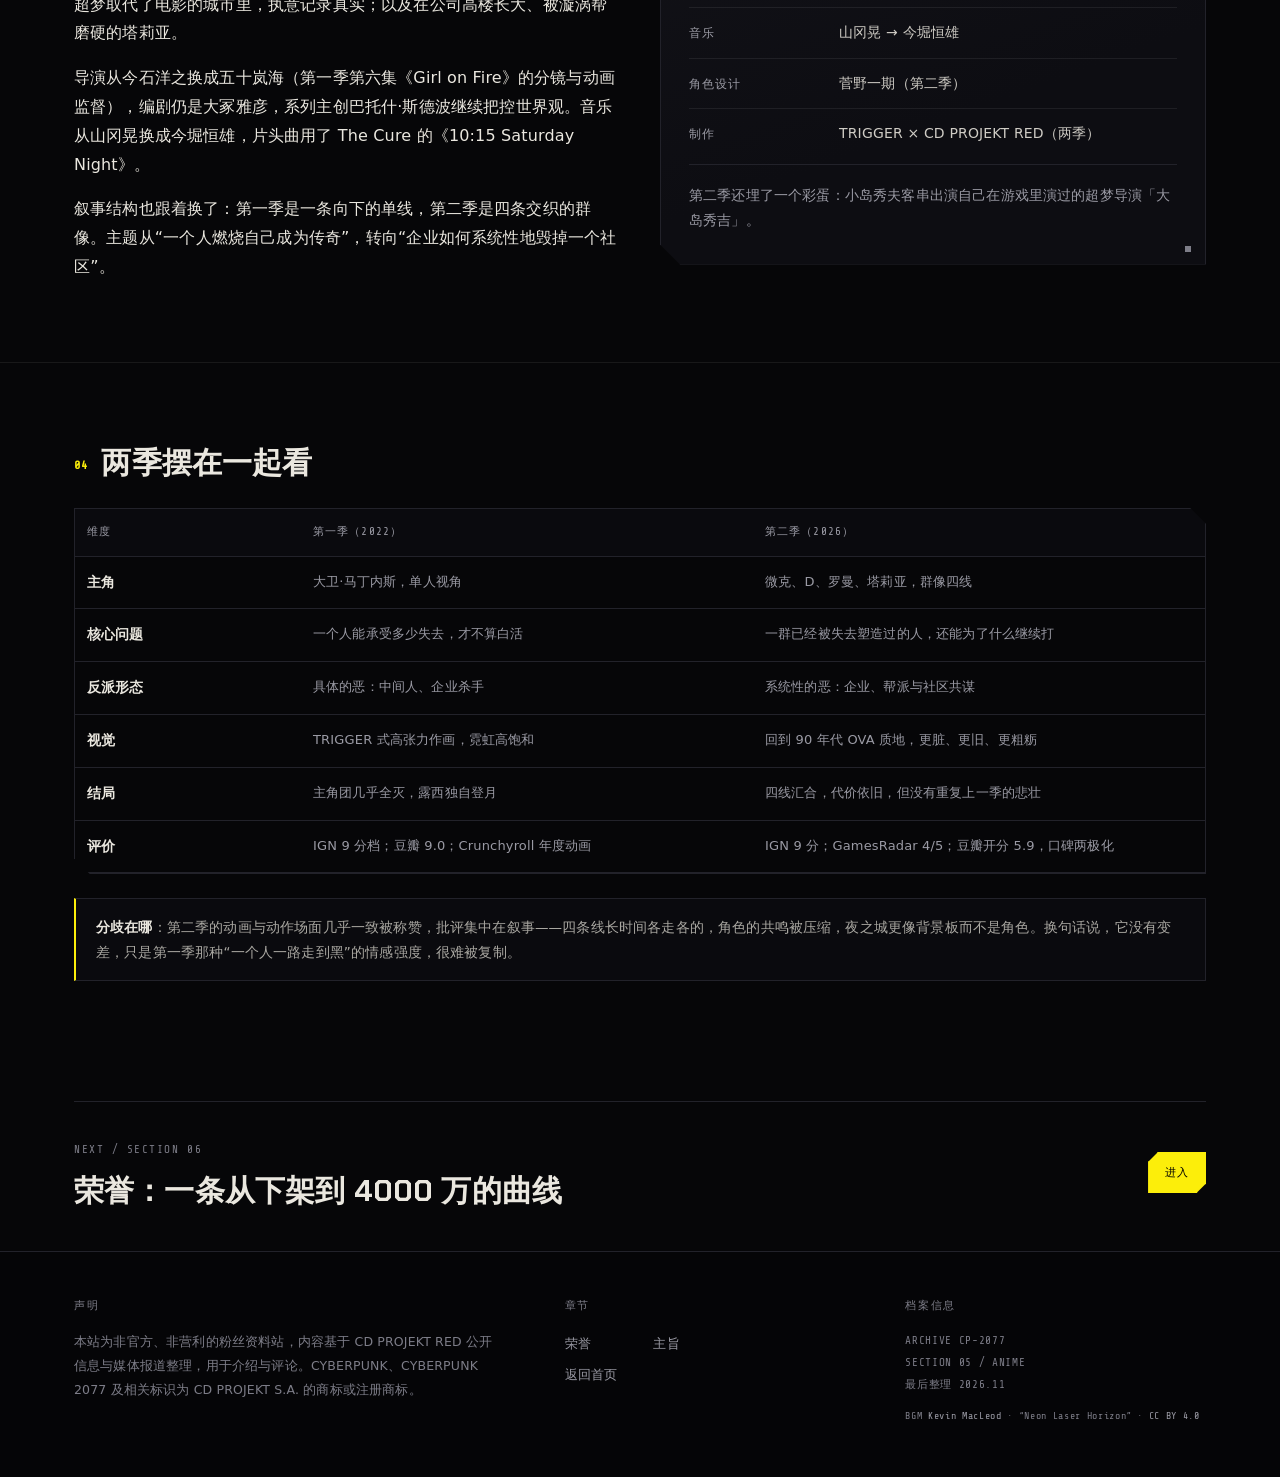
==== commit 92ebcd9b: "feat: 自托管字体与背景音乐，动画页入场封面，进场动画兜底与样式修补" ====
--- a/anime.html
+++ b/anime.html
@@ -7,10 +7,21 @@
 <meta name="description" content="《赛博朋克：边缘行者》第一季与第二季的故事、角色、主创、评价对照：十集如何在 2022 年把游戏口碑拉回来，2026 年的新一季又换掉了什么。">
 <meta name="theme-color" content="#060608">
 <link rel="icon" type="image/svg+xml" href="data:image/svg+xml,%3Csvg%20xmlns%3D%22http%3A%2F%2Fwww.w3.org%2F2000%2Fsvg%22%20viewBox%3D%220%200%2032%2032%22%3E%3Crect%20width%3D%2232%22%20height%3D%2232%22%20fill%3D%22%23060608%22%2F%3E%3Cpath%20d%3D%22M3%2025V11l6-4%206%204v14%22%20fill%3D%22none%22%20stroke%3D%22%2312E7E2%22%20stroke-width%3D%221.6%22%2F%3E%3Cpath%20d%3D%22M17%2025V9h9v6h-9%22%20fill%3D%22none%22%20stroke%3D%22%2312E7E2%22%20stroke-width%3D%221.6%22%2F%3E%3Cpath%20d%3D%22M17%2015h9v10h-9%22%20fill%3D%22none%22%20stroke%3D%22%2312E7E2%22%20stroke-width%3D%221.6%22%2F%3E%3Crect%20x%3D%223%22%20y%3D%2225%22%20width%3D%2223%22%20height%3D%222%22%20fill%3D%22%2312E7E2%22%2F%3E%3Crect%20x%3D%2225%22%20y%3D%223%22%20width%3D%224%22%20height%3D%224%22%20fill%3D%22%23FF2E63%22%2F%3E%3C%2Fsvg%3E">
-<link rel="stylesheet" href="https://miaoda.feishu.cn/fonts/css2?family=Chakra+Petch:wght@500;600;700&family=Noto+Sans+SC:wght@300;400;700;900&family=Share+Tech+Mono&display=swap">
+<link rel="preload" href="assets/fonts/chakra-petch-700.woff2" as="font" type="font/woff2" crossorigin>
 <link rel="stylesheet" href="assets/style.css">
 </head>
 <body>
+
+<!-- 进入本页时的全屏封面：图片加载成功后显示，随后淡出 -->
+<div class="cover-intro" id="coverIntro" aria-hidden="true">
+  <img class="cover-intro-img" src="assets/img/anime-cover.jpg" alt="">
+  <div class="cover-intro-hud">
+    <span class="ci-k">EDGERUNNERS · ARCHIVE ENTRY</span>
+    <button class="ci-skip" type="button">跳过</button>
+  </div>
+</div>
+
+<a class="skip-link" href="#main">跳到正文</a>
 
 <header class="topbar">
   <div class="topbar-in">
@@ -37,7 +48,7 @@
   </div>
 </header>
 
-<main>
+<main id="main">
   <div class="wrap">
     <div class="page-head">
       <div class="eyebrow"><span class="sq"></span>SECTION 05 <span class="idx">/ ANIME</span></div>
@@ -76,21 +87,21 @@
         </div>
       </div>
       <figure class="art-img" style="margin:34px auto 0; max-width:760px">
-        <img src="assets/img/anime-crew-back.jpg" alt="边缘行者小队背影：从左到右丽贝卡、露西、大卫、缅因等站在夜之城街头">
+        <img loading="lazy" decoding="async" src="assets/img/anime-crew-back.jpg" alt="边缘行者小队背影：从左到右丽贝卡、露西、大卫、缅因等站在夜之城街头">
         <figcaption>那群同样没有退路的人，凑成了一个勉强能叫做家的东西</figcaption>
       </figure>
       <div class="g2" style="margin-top:18px">
         <figure class="art-img">
-          <img src="assets/img/anime-lucy-david-fly.jpg" alt="露西和大卫在发光的广告牌前飞行">
+          <img loading="lazy" decoding="async" src="assets/img/anime-lucy-david-fly.jpg" alt="露西和大卫在发光的广告牌前飞行">
           <figcaption>他把别人的梦想当成自己的，也把她的月球当成自己的</figcaption>
         </figure>
         <figure class="art-img">
-          <img src="assets/img/anime-moon-embrace.jpg" alt="露西和大卫在巨大的月亮前拥抱">
+          <img loading="lazy" decoding="async" src="assets/img/anime-moon-embrace.jpg" alt="露西和大卫在巨大的月亮前拥抱">
           <figcaption>结局没有反转：露西最后一个人去了月球——那是大卫答应过她、却从没兑现的事</figcaption>
         </figure>
       </div>
       <figure class="art-img small" style="margin-top:22px">
-        <img src="assets/img/memorial-gloria.jpg" alt="格洛丽亚·马丁内斯的青色玫瑰全息投影">
+        <img loading="lazy" decoding="async" src="assets/img/memorial-gloria.jpg" alt="格洛丽亚·马丁内斯的青色玫瑰全息投影">
         <figcaption>格洛丽亚·马丁内斯：你没说错，大卫他呀，真的登上了荒坂塔顶</figcaption>
       </figure>
     </div>
--- a/assets/style.css
+++ b/assets/style.css
@@ -1,33 +1,74 @@
 /* ============================================================
    CYBERPUNK 2077 // NET ARCHIVE
-   全站样式：终端青 + 警报品红 + 纯黑，切角面板，HUD 等宽字
+   视觉系统：夜之城黄为主，终端青为技术层，警报红为危险层
+   切角面板 / HUD 等宽字 / 扫描线与噪点
    ============================================================ */
 
+/* ===================== 字体（自托管，共约 43KB） ===================== */
+@font-face {
+  font-family: "Chakra Petch";
+  font-style: normal;
+  font-weight: 500;
+  font-display: swap;
+  src: url("fonts/chakra-petch-500.woff2") format("woff2");
+  unicode-range: U+0000-00FF, U+2000-206F, U+2122, U+2212;
+}
+@font-face {
+  font-family: "Chakra Petch";
+  font-style: normal;
+  font-weight: 600;
+  font-display: swap;
+  src: url("fonts/chakra-petch-600.woff2") format("woff2");
+  unicode-range: U+0000-00FF, U+2000-206F, U+2122, U+2212;
+}
+@font-face {
+  font-family: "Chakra Petch";
+  font-style: normal;
+  font-weight: 700;
+  font-display: swap;
+  src: url("fonts/chakra-petch-700.woff2") format("woff2");
+  unicode-range: U+0000-00FF, U+2000-206F, U+2122, U+2212;
+}
+@font-face {
+  font-family: "Share Tech Mono";
+  font-style: normal;
+  font-weight: 400;
+  font-display: swap;
+  src: url("fonts/share-tech-mono-400.woff2") format("woff2");
+  unicode-range: U+0000-00FF, U+2000-206F, U+2122, U+2212;
+}
+
 *, *::before, *::after { box-sizing: border-box; }
 
 :root {
+  /* 底色 */
   --bg:        #060608;
-  --bg-2:      #0b0b0f;
-  --panel:     #0e0e13;
-  --panel-2:   #14141a;
-  --line:      #23232b;
+  --bg-2:      #0a0a0e;
+  --panel:     #0d0d12;
+  --panel-2:   #131319;
+  --line:      #22222a;
   --line-soft: rgba(255, 255, 255, 0.07);
+
+  /* 三色 */
+  --yellow:    #fcee0a;
   --cyan:      #12e7e2;
-  --magenta:   #ff2e63;
-  --txt:       #e8e5de;
-  --mut:       #8b8b95;
-  --dim:       #5e5e68;
-
-  --sans: "Noto Sans SC", "Source Han Sans SC", "Microsoft YaHei", system-ui, sans-serif;
-  --disp: "Chakra Petch", "Noto Sans SC", "Microsoft YaHei", system-ui, sans-serif;
-  --mono: "Share Tech Mono", "Consolas", "Courier New", monospace;
+  --red:       #ff2e63;
+
+  /* 文字 */
+  --txt:       #eae7df;
+  --mut:       #9a9aa4;
+  --dim:       #7d7d88;
+
+  /* 字族：中文走系统字体，保证有真正的 700 字重 */
+  --sans: "PingFang SC", "HarmonyOS Sans SC", "Microsoft YaHei", "Source Han Sans SC", "Noto Sans SC", system-ui, sans-serif;
+  --disp: "Chakra Petch", "PingFang SC", "HarmonyOS Sans SC", "Microsoft YaHei", sans-serif;
+  --mono: "Share Tech Mono", "Cascadia Mono", Consolas, "Courier New", monospace;
 
   --maxw: 1180px;
   --pad: 24px;
 }
 
 html { -webkit-text-size-adjust: 100%; scroll-behavior: smooth; }
-@media (prefers-reduced-motion: reduce) { html { scroll-behavior: auto; } }
 
 body {
   margin: 0;
@@ -35,19 +76,20 @@
   color: var(--txt);
   font-family: var(--sans);
   font-size: 16px;
-  line-height: 1.85;
-  letter-spacing: 0.012em;
+  line-height: 1.8;
+  letter-spacing: 0.01em;
   overflow-x: hidden;
   -webkit-font-smoothing: antialiased;
-}
-
-/* 胶片颗粒 + 扫描线：全站材质层 */
+  text-rendering: optimizeLegibility;
+}
+
+/* 胶片颗粒 + 扫描线：全站材质层（比原先更淡，避免糊字） */
 body::before {
   content: "";
   position: fixed; inset: 0;
   z-index: 9998;
   pointer-events: none;
-  opacity: 0.3;
+  opacity: 0.22;
   mix-blend-mode: overlay;
   background-image: url("data:image/svg+xml;utf8,%3Csvg xmlns='http://www.w3.org/2000/svg' width='180' height='180'%3E%3Cfilter id='n'%3E%3CfeTurbulence type='fractalNoise' baseFrequency='0.82' numOctaves='3' stitchTiles='stitch'/%3E%3CfeColorMatrix type='saturate' values='0'/%3E%3C/filter%3E%3Crect width='180' height='180' filter='url(%23n)' opacity='0.5'/%3E%3C/svg%3E");
 }
@@ -56,54 +98,71 @@
   position: fixed; inset: 0;
   z-index: 9999;
   pointer-events: none;
-  opacity: 0.55;
-  background: repeating-linear-gradient(to bottom, rgba(255,255,255,0.03) 0 1px, transparent 1px 3px);
-}
-@media (prefers-reduced-motion: reduce) {
-  body::before { opacity: 0.18; }
-}
-
-::selection { background: var(--cyan); color: #000; }
+  opacity: 0.4;
+  background: repeating-linear-gradient(to bottom, rgba(255,255,255,0.028) 0 1px, transparent 1px 4px);
+}
+
+::selection { background: var(--yellow); color: #000; }
 
 img, svg { max-width: 100%; }
-a { color: var(--cyan); text-decoration: none; }
+a { color: var(--yellow); text-decoration: none; }
 a:hover { text-decoration: underline; text-underline-offset: 3px; }
 
 :focus-visible {
-  outline: 2px solid var(--cyan);
+  outline: 2px solid var(--yellow);
   outline-offset: 3px;
 }
+
+/* 跳转到正文 */
+.skip-link {
+  position: absolute;
+  left: 50%; top: 0;
+  transform: translate(-50%, -120%);
+  z-index: 10001;
+  background: var(--yellow);
+  color: #000;
+  font-family: var(--mono);
+  font-size: 12px;
+  letter-spacing: 0.08em;
+  padding: 10px 18px;
+  transition: transform 0.18s ease;
+}
+.skip-link:focus { transform: translate(-50%, 0); }
 
 /* ===================== 顶栏 ===================== */
 .topbar {
   position: sticky; top: 0; z-index: 100;
-  background: rgba(6, 6, 8, 0.96);
-  border-bottom: 1px solid var(--line);
+  background: rgba(6, 6, 8, 0.94);
+  backdrop-filter: blur(6px);
+  border-bottom: 1px solid transparent;
+  border-image: linear-gradient(90deg, rgba(252,238,10,0.5), rgba(18,231,226,0.25), transparent 82%) 1;
 }
 .topbar-in {
   max-width: var(--maxw);
   margin: 0 auto;
   padding: 0 var(--pad);
-  height: 66px;
+  height: 64px;
   display: flex;
   align-items: center;
-  gap: 28px;
+  gap: 26px;
 }
 .brand {
   display: flex; align-items: center; gap: 10px;
   flex: 0 0 auto;
-}
+  text-decoration: none;
+}
+.brand:hover { text-decoration: none; }
 .brand svg { width: 26px; height: 26px; display: block; }
 .brand-txt {
   font-family: var(--disp);
   font-weight: 700;
-  font-size: 13px;
+  font-size: 12px;
   letter-spacing: 0.16em;
   color: var(--txt);
-  line-height: 1.1;
+  line-height: 1.15;
   white-space: nowrap;
 }
-.brand-txt b { display: block; color: var(--cyan); font-size: 15px; letter-spacing: 0.1em; }
+.brand-txt b { display: block; color: var(--yellow); font-size: 15px; letter-spacing: 0.1em; }
 
 .nav {
   display: flex;
@@ -116,25 +175,25 @@
 .nav::-webkit-scrollbar { display: none; }
 .nav a {
   position: relative;
-  padding: 8px 12px;
+  padding: 8px 11px;
   font-size: 13.5px;
   color: var(--mut);
   white-space: nowrap;
-  letter-spacing: 0.04em;
+  letter-spacing: 0.03em;
   transition: color 0.15s;
 }
 .nav a::after {
   content: "";
   position: absolute;
-  left: 12px; bottom: 2px;
+  left: 11px; bottom: 3px;
   width: 0; height: 2px;
-  background: var(--cyan);
+  background: var(--yellow);
   transition: width 0.18s ease;
 }
 .nav a:hover { color: var(--txt); text-decoration: none; }
-.nav a:hover::after { width: calc(100% - 24px); }
-.nav a[aria-current="page"] { color: var(--cyan); }
-.nav a[aria-current="page"]::after { width: calc(100% - 24px); }
+.nav a:hover::after { width: calc(100% - 22px); }
+.nav a[aria-current="page"] { color: var(--yellow); }
+.nav a[aria-current="page"]::after { width: calc(100% - 22px); }
 
 .topbar-meta {
   font-family: var(--mono);
@@ -142,79 +201,141 @@
   color: var(--dim);
   letter-spacing: 0.08em;
   white-space: nowrap;
-  display: flex; align-items: center; gap: 6px;
+  display: flex; align-items: center; gap: 7px;
   flex: 0 0 auto;
 }
 .dot-live {
-  width: 5px; height: 5px; background: var(--magenta);
-  box-shadow: 0 0 6px var(--magenta);
+  width: 5px; height: 5px; background: var(--red);
+  box-shadow: 0 0 6px var(--red);
   display: inline-block;
 }
-@media (max-width: 1080px) { .topbar-meta { display: none; } }
-@media (max-width: 860px) {
-  .topbar-in { gap: 14px; height: 58px; }
-  .brand-txt b { font-size: 13px; }
-  .nav a { padding: 12px 9px; font-size: 12.5px; }
-  .nav a::after { left: 9px; bottom: 7px; }
-  .nav a:hover::after, .nav a[aria-current="page"]::after { width: calc(100% - 18px); }
-  .foot-links { gap: 0; }
-  .foot-links a { padding: 0; min-height: 44px; display: flex; align-items: center; }
-  .next-nav { flex-direction: column; align-items: flex-start; gap: 18px; }
-  .next-nav .tag { min-height: 44px; display: inline-flex; align-items: center; }
-  .brand { min-height: 44px; }
-}
+
+/* 背景音乐开关 */
+.audio-btn {
+  flex: 0 0 auto;
+  width: 30px; height: 30px;
+  display: inline-flex;
+  align-items: center;
+  justify-content: center;
+  padding: 0;
+  background: transparent;
+  border: 1px solid var(--line);
+  color: var(--dim);
+  font-family: var(--mono);
+  font-size: 14px;
+  line-height: 1;
+  cursor: pointer;
+  transition: color 0.2s, border-color 0.2s, background 0.2s, box-shadow 0.2s;
+}
+.audio-btn:hover { color: var(--yellow); border-color: rgba(252, 238, 10, 0.5); }
+.audio-btn.is-on {
+  color: #000;
+  background: var(--yellow);
+  border-color: var(--yellow);
+  box-shadow: 0 0 12px rgba(252, 238, 10, 0.35);
+  animation: audio-pulse 2.6s ease-in-out infinite;
+}
+@keyframes audio-pulse {
+  0%, 100% { box-shadow: 0 0 10px rgba(252, 238, 10, 0.25); }
+  50%      { box-shadow: 0 0 20px rgba(252, 238, 10, 0.55); }
+}
+.audio-credit { margin-top: 10px; font-size: 10px; line-height: 1.9; }
+.audio-credit a { color: var(--mut); }
+.audio-credit a:hover { color: var(--yellow); }
+
+/* 声音引导：按钮呼吸 + 气泡提示 */
+.audio-wrap { position: relative; display: flex; flex: 0 0 auto; }
+.audio-btn.is-nudge { animation: audio-nudge 2.4s ease-in-out infinite; }
+@keyframes audio-nudge {
+  0%, 100% { border-color: var(--line); box-shadow: 0 0 0 rgba(252, 238, 10, 0); }
+  50%      { border-color: rgba(252, 238, 10, 0.6); box-shadow: 0 0 14px rgba(252, 238, 10, 0.35); }
+}
+.audio-tip {
+  position: absolute;
+  top: calc(100% + 14px);
+  right: -8px;
+  width: 176px;
+  padding: 10px 12px;
+  background: #0c0c11;
+  border: 1px solid rgba(252, 238, 10, 0.45);
+  box-shadow: 0 12px 32px rgba(0, 0, 0, 0.6);
+  line-height: 1.6;
+  opacity: 0;
+  transform: translateY(-6px);
+  transition: opacity 0.3s ease, transform 0.3s ease;
+  pointer-events: none;
+  z-index: 2;
+}
+.audio-tip::before {
+  content: "";
+  position: absolute;
+  top: -6px; right: 16px;
+  width: 10px; height: 10px;
+  background: #0c0c11;
+  border-left: 1px solid rgba(252, 238, 10, 0.45);
+  border-top: 1px solid rgba(252, 238, 10, 0.45);
+  transform: rotate(45deg);
+}
+.audio-tip b { display: block; color: var(--yellow); font-size: 12px; font-weight: 700; letter-spacing: 0.02em; }
+.audio-tip span {
+  display: block;
+  margin-top: 3px;
+  font-family: var(--mono);
+  font-size: 9.5px;
+  letter-spacing: 0.12em;
+  color: var(--dim);
+}
+.audio-tip.is-show { opacity: 1; transform: none; }
 
 /* ===================== 布局 ===================== */
 .wrap { max-width: var(--maxw); margin: 0 auto; padding: 0 var(--pad); }
-.section { padding: 76px 0; border-top: 1px solid var(--line-soft); }
-.section-tight { padding: 48px 0; }
-.section > .wrap { }
-@media (max-width: 700px) { .section { padding: 52px 0; } }
+.section { padding: 80px 0; border-top: 1px solid var(--line-soft); }
+.section-tight { padding: 40px 0; }
 
 /* ===================== 页头 ===================== */
-.page-head { padding: 84px 0 52px; position: relative; }
+.page-head { padding: 76px 0 48px; position: relative; }
 .page-head::before {
   content: "";
-  position: absolute; left: 0; top: 0; bottom: 0;
-  width: 1px; background: linear-gradient(to bottom, var(--cyan), transparent 70%);
-  opacity: 0.5;
+  position: absolute; left: 0; top: 8px; bottom: 24px;
+  width: 1px;
+  background: linear-gradient(to bottom, var(--yellow), transparent 75%);
+  opacity: 0.45;
 }
 .eyebrow {
   font-family: var(--mono);
   font-size: 11.5px;
   letter-spacing: 0.22em;
-  color: var(--cyan);
+  color: var(--yellow);
   display: flex; align-items: center; gap: 10px;
-  margin-bottom: 22px;
-}
-.eyebrow .sq { width: 7px; height: 7px; background: var(--cyan); display: inline-block; }
+  margin-bottom: 20px;
+}
+.eyebrow .sq { width: 7px; height: 7px; background: var(--yellow); display: inline-block; }
 .eyebrow .idx { color: var(--dim); }
+
 h1 {
   font-family: var(--disp);
   font-weight: 700;
-  font-size: clamp(30px, 4.6vw, 54px);
-  line-height: 1.14;
+  font-size: clamp(30px, 4.4vw, 52px);
+  line-height: 1.16;
   letter-spacing: -0.01em;
   margin: 0 0 20px;
   max-width: 22em;
 }
-h1 .hl { color: var(--cyan); }
+h1 .hl { color: var(--yellow); }
 .lede {
   font-size: 17px;
   line-height: 1.85;
-  color: #b8b6b0;
-  max-width: 42em;
+  color: #bdbab3;
+  max-width: 40em;
   margin: 0;
 }
-@media (max-width: 700px) { .page-head { padding: 56px 0 36px; } .lede { font-size: 15.5px; } }
-
-/* 小标签行 */
+
 .meta-row {
-  display: flex; flex-wrap: wrap; gap: 8px 18px;
-  margin-top: 28px;
+  display: flex; flex-wrap: wrap; gap: 8px 20px;
+  margin-top: 26px;
   font-family: var(--mono);
   font-size: 11.5px;
-  color: var(--mut);
+  color: var(--dim);
   letter-spacing: 0.06em;
 }
 .meta-row span { display: inline-flex; align-items: center; gap: 8px; }
@@ -222,21 +343,21 @@
   content: ""; width: 12px; height: 1px; background: var(--dim); display: inline-block;
 }
 
-/* ===================== 小标题 ===================== */
+/* ===================== 标题与小件 ===================== */
 h2 {
   font-family: var(--disp);
   font-weight: 700;
-  font-size: clamp(22px, 2.5vw, 30px);
-  line-height: 1.28;
+  font-size: clamp(22px, 2.4vw, 30px);
+  line-height: 1.3;
   margin: 0 0 26px;
   display: flex;
   align-items: baseline;
-  gap: 14px;
+  gap: 13px;
 }
 h2 .no {
   font-family: var(--mono);
   font-size: 12px;
-  color: var(--cyan);
+  color: var(--yellow);
   letter-spacing: 0.1em;
   flex: 0 0 auto;
   transform: translateY(-4px);
@@ -254,33 +375,48 @@
 .body-col { max-width: 40em; }
 .muted { color: var(--mut); }
 .small { font-size: 14px; line-height: 1.8; }
+.stack > * + * { margin-top: 14px; }
+.hr { height: 1px; background: var(--line); border: 0; margin: 40px 0; }
+.hr-panel { margin: 22px 0; }
+.stat-note { margin-top: 18px; }
 
 /* ===================== 面板 ===================== */
 .panel {
   position: relative;
-  background: linear-gradient(160deg, var(--panel-2), var(--panel) 62%);
+  background: linear-gradient(160deg, var(--panel-2), var(--panel) 64%);
   border: 1px solid var(--line);
   padding: 30px 28px;
+  transition: border-color 0.25s ease, box-shadow 0.25s ease;
 }
 .cut { clip-path: polygon(0 0, calc(100% - 20px) 0, 100% 20px, 100% 100%, 20px 100%, 0 calc(100% - 20px)); }
 .cut-sm { clip-path: polygon(0 0, calc(100% - 12px) 0, 100% 12px, 100% 100%, 12px 100%, 0 calc(100% - 12px)); }
-
 .panel::before {
   content: "";
   position: absolute; top: 0; left: 0;
   width: 46px; height: 2px;
-  background: var(--cyan);
+  background: var(--yellow);
+}
+.panel::after {
+  content: "";
+  position: absolute; bottom: 12px; right: 14px;
+  width: 6px; height: 6px;
+  background: var(--dim);
+  transition: background 0.2s, box-shadow 0.2s;
+}
+.panel:hover {
+  border-color: rgba(252, 238, 10, 0.35);
+  box-shadow: 0 0 0 1px rgba(252, 238, 10, 0.1), 0 0 28px rgba(252, 238, 10, 0.06);
+}
+.panel:hover::after {
+  background: var(--yellow);
+  box-shadow: 0 0 8px var(--yellow);
 }
 
 /* 网格 */
 .g2 { display: grid; grid-template-columns: repeat(2, minmax(0, 1fr)); gap: 22px; }
 .g3 { display: grid; grid-template-columns: repeat(3, minmax(0, 1fr)); gap: 18px; }
-.g4 { display: grid; grid-template-columns: repeat(4, minmax(0, 1fr)); gap: 16px; }
 .split { display: grid; grid-template-columns: 1fr 1fr; gap: 40px; align-items: start; }
 .split-wide { display: grid; grid-template-columns: 1.25fr 0.95fr; gap: 40px; align-items: start; }
-@media (max-width: 900px) {
-  .g2, .g3, .g4, .split, .split-wide { grid-template-columns: 1fr; gap: 18px; }
-}
 
 /* ===================== 数据 ===================== */
 .stat-grid {
@@ -290,32 +426,37 @@
   border-left: 1px solid var(--line);
 }
 .stat {
-  padding: 24px 20px;
+  position: relative;
+  padding: 26px 22px 22px;
   border-right: 1px solid var(--line);
   border-bottom: 1px solid var(--line);
   background: var(--bg-2);
 }
+.stat::before {
+  content: "";
+  position: absolute; top: 0; left: 0;
+  width: 26px; height: 2px;
+  background: var(--yellow);
+}
 .stat .v {
   font-family: var(--disp);
   font-weight: 700;
-  font-size: clamp(26px, 3vw, 38px);
+  font-size: clamp(28px, 3.1vw, 40px);
   line-height: 1;
-  color: var(--cyan);
+  color: var(--yellow);
   letter-spacing: -0.01em;
   display: block;
+  font-variant-numeric: tabular-nums;
 }
 .stat .v small { font-size: 0.5em; color: var(--mut); font-family: var(--mono); letter-spacing: 0; }
 .stat .k {
   font-family: var(--mono);
   font-size: 11px;
-  color: var(--mut);
-  letter-spacing: 0.1em;
-  margin-top: 12px;
+  color: var(--dim);
+  letter-spacing: 0.08em;
+  margin-top: 14px;
   display: block;
   line-height: 1.6;
-}
-@media (max-width: 760px) {
-  .stat-grid { grid-template-columns: repeat(2, minmax(0, 1fr)); }
 }
 
 /* ===================== 卡片 ===================== */
@@ -324,17 +465,27 @@
   display: flex;
   flex-direction: column;
   gap: 12px;
-  padding: 26px 24px 24px;
+  padding: 26px 24px 22px;
   background: var(--bg-2);
   border: 1px solid var(--line);
-  transition: border-color 0.18s, background 0.18s, transform 0.18s;
   clip-path: polygon(0 0, calc(100% - 16px) 0, 100% 16px, 100% 100%, 16px 100%, 0 calc(100% - 16px));
+  transition: border-color 0.22s, background 0.22s, transform 0.22s, box-shadow 0.22s;
+}
+.card::before {
+  content: "";
+  position: absolute; left: 0; top: 0;
+  width: 0; height: 2px;
+  background: var(--yellow);
+  transition: width 0.25s ease;
 }
 .card:hover {
-  border-color: rgba(18, 231, 226, 0.55);
-  background: #101017;
+  border-color: rgba(252, 238, 10, 0.7);
+  background: #101015;
+  box-shadow: 0 0 0 1px rgba(252, 238, 10, 0.16), 0 8px 34px rgba(252, 238, 10, 0.14);
+  transform: translateY(-6px);
   text-decoration: none;
 }
+.card:hover::before { width: 100%; }
 .card .c-no {
   font-family: var(--mono);
   font-size: 11.5px;
@@ -350,7 +501,7 @@
 }
 .card .c-desc {
   font-size: 13.5px;
-  line-height: 1.8;
+  line-height: 1.75;
   color: var(--mut);
   margin: 0;
 }
@@ -361,7 +512,7 @@
   font-family: var(--mono);
   font-size: 11px;
   letter-spacing: 0.12em;
-  color: var(--cyan);
+  color: var(--yellow);
 }
 
 /* ===================== 表格 ===================== */
@@ -384,27 +535,28 @@
   letter-spacing: 0.1em;
   color: var(--mut);
   font-weight: 400;
-  text-transform: none;
   background: #0a0a0e;
 }
 .tbl td:first-child { color: var(--txt); }
-.tbl .em { color: var(--cyan); }
+.tbl .em { color: var(--yellow); }
 .tbl td.sm { font-size: 13px; color: var(--mut); }
-.tbl-wrap { border: 1px solid var(--line); overflow-x: auto; }
-@media (max-width: 700px) { .tbl { font-size: 13px; } .tbl th, .tbl td { padding: 11px 9px; } }
+.tbl-wrap {
+  border: 1px solid var(--line);
+  overflow-x: auto;
+  clip-path: polygon(0 0, calc(100% - 16px) 0, 100% 16px, 100% 100%, 16px 100%, 0 calc(100% - 16px));
+}
 
 /* ===================== 时间轴 ===================== */
 .tl { display: grid; row-gap: 0; }
 .tl-row {
   display: grid;
   grid-template-columns: 104px 40px 1fr;
-  column-gap: 0;
   align-items: start;
 }
 .tl-time {
   font-family: var(--mono);
   font-size: 12.5px;
-  color: var(--cyan);
+  color: var(--yellow);
   letter-spacing: 0.04em;
   padding: 2px 14px 34px 0;
   text-align: right;
@@ -428,9 +580,8 @@
   top: 4px;
   width: 9px; height: 9px;
   background: var(--bg);
-  border: 1px solid var(--cyan);
+  border: 1px solid var(--yellow);
   transform: translate(-50%, 0) rotate(45deg);
-  justify-self: center;
 }
 .tl-body { padding: 0 0 34px 18px; }
 .tl-body h4 {
@@ -441,19 +592,9 @@
   line-height: 1.5;
 }
 .tl-body p { font-size: 13.5px; color: var(--mut); margin: 0; max-width: 40em; }
-@media (max-width: 700px) {
-  .tl-row { grid-template-columns: 74px 28px 1fr; }
-  .tl-time { font-size: 11px; padding-right: 8px; }
-  .tl-dot { width: 7px; height: 7px; }
-  .tl-body { padding-left: 12px; }
-}
 
 /* ===================== 列表 ===================== */
-.spec {
-  list-style: none;
-  margin: 0;
-  padding: 0;
-}
+.spec { list-style: none; margin: 0; padding: 0; }
 .spec li {
   display: grid;
   grid-template-columns: 132px 1fr;
@@ -473,44 +614,57 @@
   padding-top: 3px;
 }
 .spec .v { color: #cfccc5; }
-@media (max-width: 620px) {
-  .spec li { grid-template-columns: 1fr; gap: 3px; }
-}
-
-/* 标签 */
+
+/* 标签 / 按钮 */
 .tags { display: flex; flex-wrap: wrap; gap: 8px; }
 .tag {
+  display: inline-flex;
+  align-items: center;
   font-family: var(--mono);
   font-size: 11px;
   letter-spacing: 0.08em;
   color: var(--mut);
   border: 1px solid var(--line);
-  padding: 4px 9px;
+  padding: 5px 10px;
   background: #0a0a0e;
-}
-.tag.on { color: #000; background: var(--cyan); border-color: var(--cyan); }
+  clip-path: polygon(8px 0, 100% 0, 100% calc(100% - 8px), calc(100% - 8px) 100%, 0 100%, 0 8px);
+  transition: box-shadow 0.2s ease, transform 0.2s ease, background 0.2s, color 0.2s;
+}
+.tag.on {
+  color: #000;
+  background: var(--yellow);
+  border-color: var(--yellow);
+  font-weight: 400;
+  clip-path: polygon(10px 0, 100% 0, 100% calc(100% - 10px), calc(100% - 10px) 100%, 0 100%, 0 10px);
+}
+.tag.on:hover {
+  text-decoration: none;
+  box-shadow: 0 0 20px rgba(252, 238, 10, 0.4);
+  transform: translateY(-1px);
+}
 
 /* 引用块 */
 .quote {
-  border-left: 2px solid var(--cyan);
+  border-left: 2px solid var(--yellow);
   padding: 4px 0 4px 22px;
   font-size: 16px;
   line-height: 1.85;
   color: #dedbd4;
+  margin: 0;
 }
 .quote .who {
   display: block;
   margin-top: 12px;
   font-family: var(--mono);
   font-size: 11px;
-  color: var(--mut);
+  color: var(--dim);
   letter-spacing: 0.1em;
 }
 
 /* 强调条 */
 .note {
   border: 1px solid var(--line);
-  border-left: 2px solid var(--cyan);
+  border-left: 2px solid var(--yellow);
   background: #0a0a0e;
   padding: 16px 20px;
   font-size: 13.5px;
@@ -519,7 +673,7 @@
 }
 .note b { color: var(--txt); font-weight: 700; }
 
-/* ===================== 夜之城色板 ===================== */
+/* ===================== 色板 ===================== */
 .swatch {
   position: relative;
   height: 148px;
@@ -534,238 +688,7 @@
 .swatch.on-dark { color: #06060a; }
 .swatch.on-light { color: #f2f0ea; }
 
-/* ===================== 页脚 ===================== */
-footer {
-  border-top: 1px solid var(--line);
-  margin-top: 40px;
-  padding: 46px 0 56px;
-  background: #050507;
-}
-.foot-in {
-  max-width: var(--maxw);
-  margin: 0 auto;
-  padding: 0 var(--pad);
-  display: grid;
-  grid-template-columns: 1.4fr 0.9fr 1.1fr;
-  gap: 36px;
-}
-.foot h5 {
-  font-family: var(--mono);
-  font-size: 11px;
-  letter-spacing: 0.14em;
-  color: var(--dim);
-  margin: 0 0 14px;
-  font-weight: 400;
-}
-.foot p { font-size: 12.5px; line-height: 1.9; color: var(--dim); max-width: 34em; margin: 0; }
-.foot-links { display: flex; flex-direction: column; gap: 6px; }
-.foot-links a { font-size: 12.5px; color: var(--mut); }
-.foot-meta {
-  font-family: var(--mono);
-  font-size: 11px;
-  color: var(--dim);
-  letter-spacing: 0.06em;
-  line-height: 2;
-}
-@media (max-width: 820px) {
-  .foot-in { grid-template-columns: 1fr; gap: 26px; }
-}
-
-/* ===================== 首页 Hero ===================== */
-.hero {
-  position: relative;
-  min-height: 0;
-  display: flex;
-  align-items: flex-start;
-  padding: 96px 0 300px;
-  overflow: hidden;
-  border-bottom: 1px solid var(--line);
-  isolation: isolate;
-}
-.hero-glow {
-  position: absolute;
-  z-index: -1;
-  left: 50%; bottom: 0;
-  width: 100vw; height: 380px;
-  transform: translateX(-50%);
-  background:
-    radial-gradient(ellipse at 50% 92%, rgba(18, 231, 226, 0.20), transparent 64%),
-    radial-gradient(ellipse at 14% 86%, rgba(255, 46, 99, 0.12), transparent 60%),
-    radial-gradient(ellipse at 86% 84%, rgba(255, 46, 99, 0.12), transparent 60%);
-  filter: blur(2px);
-}
-.skyline {
-  position: absolute;
-  z-index: -1;
-  left: 0; right: 0; bottom: 0;
-  height: 300px;
-  opacity: 1;
-  pointer-events: none;
-}
-/* 顶部压暗层：保证天际线之上的标题对比度 */
-.hero::before {
-  content: "";
-  position: absolute; inset: 0;
-  z-index: -1;
-  pointer-events: none;
-  background:
-    linear-gradient(180deg, rgba(6,6,8,0.88), rgba(6,6,8,0) 30%),
-    linear-gradient(0deg, rgba(6,6,8,0.45), rgba(6,6,8,0) 26%);
-}
-.hero-in { position: relative; width: 100%; }
-.hero-tag {
-  font-family: var(--mono);
-  font-size: 11.5px;
-  letter-spacing: 0.24em;
-  color: var(--cyan);
-  display: flex; align-items: center; gap: 12px;
-  margin-bottom: 26px;
-}
-.hero-tag .bar { width: 56px; height: 1px; background: var(--cyan); }
-
-.hero-title {
-  font-family: var(--disp);
-  font-weight: 700;
-  margin: 0;
-  line-height: 0.9;
-  letter-spacing: -0.02em;
-  font-size: clamp(46px, 9.4vw, 132px);
-}
-.hero-title .l1 { display: block; color: #f4f2ec; }
-.hero-title .l2 {
-  display: block;
-  color: var(--cyan);
-  letter-spacing: 0.02em;
-}
-
-/* 故障字：RGB 分色偏移 */
-.glitch {
-  position: relative;
-  display: inline-block;
-  text-shadow: 0.012em 0 rgba(18, 231, 226, 0.5), -0.012em 0 rgba(255, 46, 99, 0.4);
-  animation: glitch-shift 6s steps(1) infinite;
-}
-.glitch::before,
-.glitch::after {
-  content: attr(data-t);
-  position: absolute;
-  left: 0; top: 0;
-  width: 100%;
-  opacity: 0.42;
-  pointer-events: none;
-}
-.glitch::before { color: var(--cyan); transform: translate(-2px, 1px); clip-path: inset(12% 0 62% 0); animation: g1 5.2s steps(1) infinite; }
-.glitch::after  { color: var(--magenta); transform: translate(2px, -1px); clip-path: inset(58% 0 12% 0); animation: g2 7.4s steps(1) infinite; }
-
-@keyframes glitch-shift {
-  0%, 92%, 100% { transform: translate(0, 0); }
-  93% { transform: translate(-2px, 1px); }
-  94% { transform: translate(2px, -1px); }
-  95% { transform: translate(0, 0); }
-}
-@keyframes g1 {
-  0%, 88%, 100% { transform: translate(-3px, 2px); clip-path: inset(12% 0 62% 0); }
-  89% { transform: translate(6px, -3px); clip-path: inset(2% 0 78% 0); }
-  91% { transform: translate(-8px, 4px); clip-path: inset(30% 0 44% 0); }
-}
-@keyframes g2 {
-  0%, 90%, 100% { transform: translate(3px, -2px); clip-path: inset(58% 0 12% 0); }
-  91% { transform: translate(-7px, 3px); clip-path: inset(70% 0 4% 0); }
-  93% { transform: translate(5px, -4px); clip-path: inset(44% 0 30% 0); }
-}
-@media (prefers-reduced-motion: reduce) {
-  .glitch, .glitch::before, .glitch::after { animation: none; }
-  .glitch::before, .glitch::after { opacity: 0; }
-}
-
-.hero-sub {
-  margin: 30px 0 0;
-  max-width: 38em;
-  font-size: 16px;
-  line-height: 1.9;
-  color: #c2bfb8;
-}
-
-.hero-foot {
-  display: flex;
-  flex-wrap: wrap;
-  align-items: center;
-  gap: 14px 30px;
-  margin: 38px 0 0;
-  padding-top: 22px;
-  border-top: 1px solid var(--line-soft);
-  font-family: var(--mono);
-  font-size: 11.5px;
-  letter-spacing: 0.08em;
-  color: var(--mut);
-}
-.hero-foot b { color: var(--cyan); font-weight: 400; }
-
-/* 启动日志 */
-.boot {
-  font-family: var(--mono);
-  font-size: 11px;
-  line-height: 1.9;
-  color: var(--mut);
-  letter-spacing: 0.04em;
-  margin-top: 34px;
-}
-.boot span { display: block; opacity: 0; animation: boot-in 0.5s ease forwards; }
-.boot span:nth-child(1) { animation-delay: 0.35s; }
-.boot span:nth-child(2) { animation-delay: 0.6s; }
-.boot span:nth-child(3) { animation-delay: 0.85s; }
-.boot .ok { color: var(--cyan); }
-@keyframes boot-in { from { opacity: 0; transform: translateY(4px); } to { opacity: 1; transform: none; } }
-@media (prefers-reduced-motion: reduce) { .boot span { opacity: 1; animation: none; } }
-
-@media (max-width: 760px) {
-  .hero { padding: 60px 0 200px; }
-  .hero-sub { font-size: 15px; }
-  .hero-glow { height: 260px; }
-  .skyline { height: 200px; }
-}
-
-/* ===================== 章节导览（首页卡片） ===================== */
-.chapter-grid {
-  display: grid;
-  grid-template-columns: repeat(4, minmax(0, 1fr));
-  gap: 14px;
-}
-.chapter-grid > :nth-child(5) { grid-column: span 1; }
-@media (max-width: 1000px) {
-  .chapter-grid { grid-template-columns: repeat(3, minmax(0, 1fr)); }
-}
-@media (max-width: 780px) {
-  .chapter-grid { grid-template-columns: repeat(2, minmax(0, 1fr)); }
-}
-@media (max-width: 460px) {
-  .chapter-grid { grid-template-columns: 1fr; }
-}
-
-/* ===================== 首页分割条 ===================== */
-.scroller {
-  border-top: 1px solid var(--line);
-  border-bottom: 1px solid var(--line);
-  overflow: hidden;
-  background: #08080b;
-}
-.scroller-in {
-  display: flex;
-  gap: 40px;
-  padding: 12px 0;
-  white-space: nowrap;
-  font-family: var(--mono);
-  font-size: 11px;
-  letter-spacing: 0.18em;
-  color: var(--dim);
-  animation: slide 26s linear infinite;
-  width: max-content;
-}
-.scroller-in b { color: var(--cyan); font-weight: 400; }
-@keyframes slide { from { transform: translateX(0); } to { transform: translateX(-50%); } }
-@media (prefers-reduced-motion: reduce) { .scroller-in { animation: none; } }
-
-/* ===================== 图表 / 条形 ===================== */
+/* ===================== 条形图 ===================== */
 .bars { display: flex; flex-direction: column; gap: 14px; }
 .bar-row {
   display: grid;
@@ -776,9 +699,9 @@
 }
 .bar-row .bl { color: var(--mut); font-family: var(--mono); font-size: 11px; letter-spacing: 0.06em; }
 .bar-track { height: 10px; background: #15151b; position: relative; }
-.bar-fill { position: absolute; left: 0; top: 0; bottom: 0; background: var(--cyan); }
+.bar-fill { position: absolute; left: 0; top: 0; bottom: 0; background: var(--yellow); }
 .bar-fill.c { background: var(--cyan); }
-.bar-fill.m { background: var(--magenta); }
+.bar-fill.m { background: var(--red); }
 .bar-row .bv { font-family: var(--mono); font-size: 12px; color: var(--txt); text-align: right; }
 
 /* ===================== 下一页 ===================== */
@@ -788,16 +711,23 @@
   align-items: center;
   gap: 20px;
   border-top: 1px solid var(--line);
-  padding: 30px 0 0;
-}
-.next-nav .nn-k { font-family: var(--mono); font-size: 11px; color: var(--dim); letter-spacing: 0.14em; }
+  padding: 32px 0 0;
+}
+.next-nav .nn-k {
+  font-family: var(--mono);
+  font-size: 11px;
+  color: var(--dim);
+  letter-spacing: 0.14em;
+}
 .next-nav .nn-t {
-  font-family: var(--disp); font-weight: 700; font-size: clamp(22px, 3vw, 32px);
-  color: var(--txt); display: block; margin-top: 6px;
-}
-.next-nav a:hover .nn-t { color: var(--cyan); text-decoration: none; }
-
-/* 通用小工具 */
+  font-family: var(--disp); font-weight: 700; font-size: clamp(21px, 2.8vw, 30px);
+  color: var(--txt); display: block; margin-top: 8px; line-height: 1.35;
+  transition: color 0.2s;
+}
+.next-nav a:hover { text-decoration: none; }
+.next-nav a:hover .nn-t { color: var(--yellow); }
+
+/* ===================== 图片 ===================== */
 .art-img {
   margin: 0 0 22px;
   border: 1px solid var(--line);
@@ -806,6 +736,7 @@
 .art-img img {
   display: block;
   width: 100%;
+  height: auto;
   aspect-ratio: 16 / 9;
   object-fit: cover;
   filter: saturate(0.92) contrast(1.02);
@@ -814,140 +745,305 @@
   font-family: var(--mono);
   font-size: 11px;
   color: var(--dim);
+  letter-spacing: 0.04em;
+  padding: 9px 12px;
+  border-top: 1px solid var(--line-soft);
+  line-height: 1.7;
+}
+.art-img.small { max-width: 480px; margin-left: auto; margin-right: auto; }
+.art-img.two-col { max-width: 560px; }
+
+/* 纪念墙：三张一组的等宽图集 */
+.memorial {
+  display: grid;
+  grid-template-columns: repeat(3, minmax(0, 1fr));
+  gap: 16px;
+  margin-top: 34px;
+}
+.memorial .art-img { margin: 0; }
+/* 说明文字统一占两行，三张卡片底边才能对齐 */
+.memorial .art-img figcaption {
+  display: flex;
+  align-items: center;
+  min-height: 56px;
+}
+@media (max-width: 760px) {
+  .memorial { grid-template-columns: 1fr; gap: 22px; }
+}
+
+/* ===================== 页脚 ===================== */
+footer {
+  border-top: 1px solid var(--line);
+  padding: 44px 0 52px;
+  background: #050507;
+}
+.foot-in {
+  max-width: var(--maxw);
+  margin: 0 auto;
+  padding: 0 var(--pad);
+  display: grid;
+  grid-template-columns: 1.5fr 1fr 1fr;
+  gap: 40px;
+}
+.foot h5 {
+  font-family: var(--mono);
+  font-size: 11px;
+  letter-spacing: 0.14em;
+  color: var(--dim);
+  margin: 0 0 14px;
+  font-weight: 400;
+}
+.foot p { font-size: 12.5px; line-height: 1.9; color: var(--dim); max-width: 34em; margin: 0; }
+.foot-links {
+  display: grid;
+  grid-template-columns: repeat(2, max-content);
+  gap: 2px 36px;
+}
+.foot-links a { font-size: 12.5px; color: var(--mut); padding: 3px 0; }
+.foot-links a:hover { color: var(--yellow); text-decoration: none; }
+.foot-meta {
+  font-family: var(--mono);
+  font-size: 11px;
+  color: var(--dim);
   letter-spacing: 0.06em;
-  padding: 8px 12px;
-  border-top: 1px solid var(--line-soft);
-}
-
-.hr { height: 1px; background: var(--line); border: 0; margin: 40px 0; }
-.stack > * + * { margin-top: 18px; }
-.center { text-align: center; }
-.nowrap { white-space: nowrap; }
-
-/* ============================================================
-   HUD 动态增强：赛博终端 / 登录界面质感
-   ============================================================ */
-
-/* 全站循环扫描线（由 main.js 注入） */
-.scanline {
-  position: fixed; left: 0; right: 0;
-  height: 140px;
-  z-index: 9997;
+  line-height: 2;
+}
+
+/* ===================== 首页 Hero ===================== */
+.hero {
+  position: relative;
+  display: flex;
+  align-items: flex-start;
+  padding: 84px 0 280px;
+  overflow: hidden;
+  border-bottom: 1px solid var(--line);
+  isolation: isolate;
+}
+/* 顶部压暗 + 底部压暗：保证标题与天际线之间的层次 */
+.hero::before {
+  content: "";
+  position: absolute; inset: 0;
+  z-index: -1;
   pointer-events: none;
-  background: linear-gradient(to bottom,
-    transparent,
-    rgba(18, 231, 226, 0.035) 35%,
-    rgba(18, 231, 226, 0.075) 50%,
-    rgba(18, 231, 226, 0.035) 65%,
-    transparent);
-  animation: scan-move 10s linear infinite;
-  mix-blend-mode: screen;
-}
-@keyframes scan-move {
-  from { top: -140px; }
-  to   { top: 100vh; }
-}
-
-/* 面板 hover 霓虹边框 */
-.panel {
-  transition: border-color 0.25s ease, box-shadow 0.25s ease;
-}
-.panel:hover {
-  border-color: rgba(18, 231, 226, 0.38);
-  box-shadow: 0 0 0 1px rgba(18, 231, 226, 0.12), 0 0 26px rgba(18, 231, 226, 0.08);
-}
-.panel::after {
-  content: "";
-  position: absolute; bottom: 12px; right: 14px;
-  width: 6px; height: 6px;
-  background: var(--dim);
-  transition: background 0.2s, box-shadow 0.2s;
-}
-.panel:hover::after {
-  background: var(--cyan);
-  box-shadow: 0 0 8px var(--cyan);
-}
-
-/* 卡片 hover 上浮 + 发光 */
-.card {
-  transition: border-color 0.25s ease, box-shadow 0.25s ease, background 0.25s ease, transform 0.25s ease;
-}
-.card:hover {
-  border-color: rgba(18, 231, 226, 0.6);
-  box-shadow: 0 0 0 1px rgba(18, 231, 226, 0.18), 0 0 30px rgba(18, 231, 226, 0.12);
-  transform: translateY(-2px);
-}
-
-/* LIVE 灯呼吸 */
-.dot-live {
-  animation: dot-blink 1.6s ease-in-out infinite;
-}
-@keyframes dot-blink {
-  0%, 100% { opacity: 1;    box-shadow: 0 0 8px var(--magenta); }
-  50%      { opacity: 0.3;  box-shadow: 0 0 2px var(--magenta); }
-}
-
-/* boot 日志末尾闪烁光标 */
-.boot::after {
+  background:
+    linear-gradient(180deg, rgba(6,6,8,0.9), rgba(6,6,8,0) 32%),
+    linear-gradient(0deg, rgba(6,6,8,0.5), rgba(6,6,8,0) 30%);
+}
+.hero-glow {
+  position: absolute;
+  z-index: -2;
+  left: 50%; bottom: 0;
+  width: 100vw; height: 360px;
+  transform: translateX(-50%);
+  background:
+    radial-gradient(ellipse at 50% 92%, rgba(18, 231, 226, 0.18), transparent 64%),
+    radial-gradient(ellipse at 14% 86%, rgba(255, 46, 99, 0.10), transparent 60%),
+    radial-gradient(ellipse at 86% 84%, rgba(252, 238, 10, 0.08), transparent 62%);
+  filter: blur(2px);
+  animation: glow-breathe 6.5s ease-in-out infinite;
+}
+.skyline {
+  position: absolute;
+  z-index: -1;
+  left: 0; right: 0; bottom: 0;
+  height: 290px;
+  pointer-events: none;
+}
+.hero-in { position: relative; width: 100%; }
+
+.hero-tag {
+  font-family: var(--mono);
+  font-size: 11.5px;
+  letter-spacing: 0.24em;
+  color: var(--cyan);
+  display: flex; align-items: center; gap: 12px;
+  margin-bottom: 24px;
+}
+.hero-tag .bar { width: 52px; height: 2px; background: var(--yellow); }
+
+.hero-title {
+  font-family: var(--disp);
+  font-weight: 700;
+  margin: 0;
+  line-height: 0.98;
+  letter-spacing: -0.02em;
+  font-size: clamp(48px, 8.6vw, 124px);
+}
+.hero-title .l1 { display: block; color: #f6f4ee; }
+.hero-title .l2 {
+  display: block;
+  color: var(--yellow);
+  letter-spacing: 0.02em;
+  font-weight: 700;
+}
+
+/* 故障字：平时干净，只在几帧里分色错位 */
+.glitch {
+  position: relative;
+  display: inline-block;
+}
+.glitch::before,
+.glitch::after {
+  content: attr(data-t);
+  position: absolute;
+  left: 0; top: 0;
+  width: 100%;
+  opacity: 0;
+  pointer-events: none;
+}
+.glitch::before { color: var(--cyan); animation: g1 3.4s steps(1) infinite; }
+.glitch::after  { color: var(--red); animation: g2 4.3s steps(1) infinite; }
+@keyframes g1 {
+  0%, 89%, 96%, 100% { opacity: 0; transform: none; clip-path: inset(12% 0 62% 0); }
+  90% { opacity: 0.9; transform: translate(-11px, 3px); clip-path: inset(2% 0 74% 0); }
+  92% { opacity: 0.9; transform: translate(10px, -4px); clip-path: inset(30% 0 48% 0); }
+  94% { opacity: 0.9; transform: translate(-7px, 1px); clip-path: inset(58% 0 22% 0); }
+}
+@keyframes g2 {
+  0%, 87%, 95%, 100% { opacity: 0; transform: none; clip-path: inset(58% 0 12% 0); }
+  88% { opacity: 0.8; transform: translate(9px, -3px); clip-path: inset(64% 0 6% 0); }
+  91% { opacity: 0.8; transform: translate(-12px, 4px); clip-path: inset(40% 0 34% 0); }
+  93% { opacity: 0.8; transform: translate(6px, 2px); clip-path: inset(14% 0 66% 0); }
+}
+
+.hero-sub {
+  margin: 28px 0 0;
+  max-width: 35em;
+  font-size: 16px;
+  line-height: 1.9;
+  color: #c6c3bc;
+}
+.hero-sub b { color: var(--txt); font-weight: 700; }
+
+/* 启动日志 */
+.boot {
+  font-family: var(--mono);
+  font-size: 11px;
+  line-height: 1.9;
+  color: var(--dim);
+  letter-spacing: 0.04em;
+  margin-top: 30px;
+}
+.boot span { display: block; opacity: 0; animation: boot-in 0.5s ease forwards; }
+.boot span:nth-child(1) { animation-delay: 0.3s; }
+.boot span:nth-child(2) { animation-delay: 0.5s; }
+.boot span:nth-child(3) { animation-delay: 0.7s; }
+.boot .ok { color: var(--cyan); }
+.boot span:last-child::after {
   content: "▊";
   display: inline-block;
-  margin-left: 2px;
-  color: var(--cyan);
+  margin-left: 4px;
+  color: var(--yellow);
   animation: cursor-blink 1.05s steps(1) infinite;
 }
-@keyframes cursor-blink {
-  0%, 49%  { opacity: 1; }
-  50%, 100% { opacity: 0; }
-}
-
-/* hero 光晕呼吸 */
-.hero-glow {
-  animation: glow-breathe 6.5s ease-in-out infinite;
-}
-@keyframes glow-breathe {
-  0%, 100% { opacity: 0.85; transform: translateX(-50%) scale(1); }
-  50%      { opacity: 1;    transform: translateX(-50%) scale(1.035); }
-}
-
-/* 关键数字微光 */
-.stat .v {
-  animation: stat-glow 3.8s ease-in-out infinite;
-}
-@keyframes stat-glow {
-  0%, 100% { text-shadow: 0 0 0 rgba(18, 231, 226, 0); }
-  50%      { text-shadow: 0 0 16px rgba(18, 231, 226, 0.35); }
-}
-
-/* 按钮 tag 可点击感 */
-.tag.on {
-  transition: box-shadow 0.2s ease, transform 0.2s ease;
-}
-.tag.on:hover {
-  box-shadow: 0 0 18px rgba(18, 231, 226, 0.45);
-  transform: translateY(-1px);
-}
-
-/* 三角锯齿装饰条（可选，用在 section 之间） */
-.tri-strip {
-  height: 10px;
-  background: repeating-linear-gradient(45deg,
-    var(--cyan) 0 8px, transparent 8px 16px,
-    var(--magenta) 16px 24px, transparent 24px 32px);
-  opacity: 0.22;
-}
-
-/* 减少动效偏好 */
-@media (prefers-reduced-motion: reduce) {
-  .scanline, .dot-live, .boot::after, .hero-glow, .stat .v {
-    animation: none !important;
-  }
-  .boot::after { opacity: 1; }
-  .splash { display: none !important; }
-}
-
-/* ============================================================
-   开场 Splash：欢迎来到夜之城
-   ============================================================ */
+@keyframes boot-in { from { opacity: 0; transform: translateY(4px); } to { opacity: 1; transform: none; } }
+@keyframes cursor-blink { 0%, 49% { opacity: 1; } 50%, 100% { opacity: 0; } }
+
+/* RAM 槽：唯一的 HUD 数据条，带标签 */
+.hud-ram { display: flex; gap: 3px; align-items: center; }
+.hud-ram span {
+  width: 10px;
+  height: 16px;
+  background: rgba(18, 231, 226, 0.16);
+  border: 1px solid rgba(18, 231, 226, 0.28);
+}
+.hud-ram span.on {
+  background: var(--cyan);
+  box-shadow: 0 0 6px rgba(18, 231, 226, 0.45);
+}
+.hud-ram span.used {
+  background: rgba(255, 46, 99, 0.28);
+  border-color: rgba(255, 46, 99, 0.4);
+}
+.hud-row {
+  display: flex;
+  align-items: center;
+  gap: 14px;
+  flex-wrap: wrap;
+  margin-top: 26px;
+}
+.hud-row .hud-k {
+  font-family: var(--mono);
+  font-size: 11px;
+  color: var(--dim);
+  letter-spacing: 0.12em;
+}
+
+.hero-foot {
+  display: flex;
+  flex-wrap: wrap;
+  align-items: center;
+  gap: 12px 34px;
+  margin: 34px 0 0;
+  padding-top: 20px;
+  border-top: 1px solid var(--line-soft);
+  font-family: var(--mono);
+  font-size: 11.5px;
+  letter-spacing: 0.06em;
+  color: var(--dim);
+}
+.hero-foot span { display: inline-flex; align-items: baseline; gap: 7px; }
+.hero-foot b { color: var(--txt); font-weight: 400; }
+.hero-foot span:first-child b { color: var(--yellow); }
+
+/* 侧边竖排标注：只在超宽屏出现 */
+.hud-side {
+  position: absolute;
+  top: 50%;
+  transform: translateY(-50%);
+  writing-mode: vertical-rl;
+  font-family: var(--mono);
+  font-size: 10px;
+  letter-spacing: 0.3em;
+  color: rgba(18, 231, 226, 0.22);
+  pointer-events: none;
+  z-index: 0;
+  display: none;
+}
+.hud-side.left { left: 14px; }
+.hud-side.right { right: 14px; }
+.hud-side.left { writing-mode: vertical-rl; }
+
+/* ===================== 章节导览 ===================== */
+.chapter-grid {
+  display: grid;
+  grid-template-columns: repeat(4, minmax(0, 1fr));
+  gap: 14px;
+}
+/* 第 8 格：入口卡，替代原来的声明占位 */
+.card.card-start {
+  background: linear-gradient(160deg, rgba(252,238,10,0.09), rgba(252,238,10,0.02) 60%), var(--bg-2);
+  border-color: rgba(252, 238, 10, 0.3);
+  justify-content: center;
+  gap: 8px;
+}
+.card.card-start .c-no { color: rgba(252, 238, 10, 0.65); }
+.card.card-start .c-title { color: var(--yellow); font-size: 19px; }
+.card.card-start .c-desc { color: #b8b5ae; }
+
+/* ===================== 滚动条 ===================== */
+.scroller {
+  border-top: 1px solid var(--line);
+  border-bottom: 1px solid var(--line);
+  overflow: hidden;
+  background: #08080b;
+}
+.scroller-in {
+  display: flex;
+  gap: 36px;
+  padding: 12px 0;
+  white-space: nowrap;
+  font-family: var(--mono);
+  font-size: 11px;
+  letter-spacing: 0.18em;
+  color: var(--dim);
+  animation: slide 30s linear infinite;
+  width: max-content;
+}
+.scroller-in b { color: var(--yellow); font-weight: 400; }
+@keyframes slide { from { transform: translateX(0); } to { transform: translateX(-50%); } }
+
+/* ===================== 开场 Splash ===================== */
 .splash {
   position: fixed; inset: 0;
   z-index: 10000;
@@ -956,26 +1052,27 @@
   flex-direction: column;
   align-items: center;
   justify-content: center;
-  gap: 18px;
-  animation: splash-out 0.9s ease 2.4s forwards;
-  pointer-events: none;
-}
+  gap: 16px;
+  animation: splash-out 0.55s ease 2s forwards;
+  cursor: pointer;
+}
+.splash.is-done { display: none; }
 .splash-tag {
   font-family: var(--mono);
   font-size: 11px;
   letter-spacing: 0.32em;
   color: var(--cyan);
   opacity: 0;
-  animation: splash-fade 0.6s ease 0.2s forwards;
+  animation: splash-fade 0.35s ease 0.08s forwards;
 }
 .splash-title {
   font-family: var(--disp);
   font-weight: 700;
-  font-size: clamp(34px, 6vw, 64px);
+  font-size: clamp(32px, 5.6vw, 58px);
   letter-spacing: 0.04em;
-  color: #f4f2ec;
+  color: #f6f4ee;
   opacity: 0;
-  animation: splash-fade 0.7s ease 0.55s forwards;
+  animation: splash-title-in 0.6s cubic-bezier(0.2, 0.8, 0.2, 1) 0.2s forwards;
 }
 .splash-sub {
   font-family: var(--mono);
@@ -983,228 +1080,344 @@
   letter-spacing: 0.42em;
   color: var(--dim);
   opacity: 0;
-  animation: splash-fade 0.7s ease 0.85s forwards;
+  animation: splash-fade 0.4s ease 0.42s forwards;
 }
 .splash-line {
   width: 120px; height: 2px;
-  background: var(--cyan);
-  margin-top: 10px;
+  background: var(--yellow);
+  margin-top: 8px;
   opacity: 0;
   transform: scaleX(0);
-  animation: splash-line 0.9s ease 1.1s forwards;
-  box-shadow: 0 0 12px var(--cyan);
+  animation: splash-line 0.55s ease 0.55s forwards;
+  box-shadow: 0 0 12px var(--yellow);
 }
 @keyframes splash-fade { to { opacity: 1; } }
+@keyframes splash-title-in {
+  from { opacity: 0; transform: translateY(14px); text-shadow: 0 0 0 rgba(252, 238, 10, 0); }
+  to   { opacity: 1; transform: none; text-shadow: 0 0 26px rgba(252, 238, 10, 0.22); }
+}
 @keyframes splash-line { to { opacity: 1; transform: scaleX(1); } }
-@keyframes splash-out {
-  to { opacity: 0; visibility: hidden; }
-}
-
-/* ============================================================
-   配色向 2077 红青靠拢：大面积黄 → 青，红保留为警示
-   ============================================================ */
-h1 .hl { color: var(--cyan); }
-.hero-title .l2 { color: var(--cyan); }
-.stat .v { color: var(--cyan); }
-.stat .v small { color: var(--mut); }
-.stat .v {
-  animation: stat-glow 3.8s ease-in-out infinite;
-}
-@keyframes stat-glow {
-  0%, 100% { text-shadow: 0 0 0 rgba(18, 231, 226, 0); }
-  50%      { text-shadow: 0 0 16px rgba(18, 231, 226, 0.4); }
-}
-
+@keyframes splash-out { to { opacity: 0; visibility: hidden; } }
+
+/* ===================== 全站扫描线 ===================== */
 .scanline {
+  position: fixed; left: 0; right: 0;
+  height: 200px;
+  z-index: 9997;
+  pointer-events: none;
   background: linear-gradient(to bottom,
     transparent,
-    rgba(18, 231, 226, 0.04) 35%,
-    rgba(18, 231, 226, 0.08) 50%,
-    rgba(18, 231, 226, 0.04) 65%,
+    rgba(18, 231, 226, 0.05) 35%,
+    rgba(18, 231, 226, 0.13) 50%,
+    rgba(18, 231, 226, 0.05) 65%,
     transparent);
-}
-
-.panel:hover {
-  border-color: rgba(18, 231, 226, 0.4);
-  box-shadow: 0 0 0 1px rgba(18, 231, 226, 0.12), 0 0 26px rgba(18, 231, 226, 0.1);
-}
-.panel:hover::after {
-  background: var(--cyan);
-  box-shadow: 0 0 8px var(--cyan);
-}
-.card:hover {
-  border-color: rgba(18, 231, 226, 0.6);
-  box-shadow: 0 0 0 1px rgba(18, 231, 226, 0.18), 0 0 30px rgba(18, 231, 226, 0.14);
-}
-
-.hero-glow {
+  animation: scan-move 7.5s linear infinite;
+  mix-blend-mode: screen;
+}
+@keyframes scan-move {
+  from { top: -200px; }
+  to   { top: 100vh; }
+}
+
+/* LIVE 灯呼吸 */
+.dot-live { animation: dot-blink 1.6s ease-in-out infinite; }
+@keyframes dot-blink {
+  0%, 100% { opacity: 1;   box-shadow: 0 0 8px var(--red); }
+  50%      { opacity: 0.35; box-shadow: 0 0 2px var(--red); }
+}
+
+/* hero 光晕呼吸 */
+@keyframes glow-breathe {
+  0%, 100% { opacity: 0.85; transform: translateX(-50%) scale(1); }
+  50%      { opacity: 1;    transform: translateX(-50%) scale(1.03); }
+}
+
+/* ============================================================
+   响应式
+   ============================================================ */
+@media (min-width: 1360px) {
+  .hud-side { display: block; }
+}
+@media (max-width: 1080px) {
+  .topbar-meta { display: none; }
+}
+@media (max-width: 1000px) {
+  .chapter-grid { grid-template-columns: repeat(2, minmax(0, 1fr)); }
+}
+@media (max-width: 900px) {
+  .g2, .g3, .split, .split-wide { grid-template-columns: 1fr; gap: 18px; }
+}
+@media (max-width: 860px) {
+  .topbar-in { gap: 12px; height: 56px; }
+  .brand-txt b { font-size: 13px; }
+  .brand-txt { font-size: 10.5px; }
+  .nav {
+    padding-right: 18px;
+    mask-image: linear-gradient(90deg, #000 0, #000 calc(100% - 22px), transparent);
+    -webkit-mask-image: linear-gradient(90deg, #000 0, #000 calc(100% - 22px), transparent);
+  }
+  .nav a { padding: 12px 9px; font-size: 12.5px; }
+  .nav a::after { left: 9px; bottom: 7px; }
+  .nav a:hover::after, .nav a[aria-current="page"]::after { width: calc(100% - 18px); }
+  .brand { min-height: 44px; }
+  .next-nav { grid-template-columns: 1fr; align-items: start; gap: 16px; }
+  .next-nav .tag { min-height: 44px; padding: 10px 18px; }
+  .foot-links a { min-height: 40px; display: flex; align-items: center; }
+  .foot-in { grid-template-columns: 1fr; gap: 28px; }
+}
+@media (max-width: 760px) {
+  .hero { padding: 56px 0 190px; }
+  .hero-sub { font-size: 15px; }
+  .hero-glow { height: 250px; }
+  .skyline { height: 200px; }
+  .hero-foot { gap: 8px 22px; }
+  .stat-grid { grid-template-columns: repeat(2, minmax(0, 1fr)); }
+  .stat { padding: 22px 18px 18px; }
+  .section { padding: 56px 0; }
+  .page-head { padding: 54px 0 32px; }
+  .lede { font-size: 15.5px; }
+  .section-tight { padding: 44px 0; }
+}
+@media (max-width: 700px) {
+  .tbl { font-size: 13px; }
+  .tbl th, .tbl td { padding: 11px 9px; }
+  .tl-row { grid-template-columns: 72px 26px 1fr; }
+  .tl-time { font-size: 11px; padding-right: 8px; }
+  .tl-dot { width: 7px; height: 7px; }
+  .tl-body { padding-left: 12px; }
+}
+@media (max-width: 620px) {
+  .spec li { grid-template-columns: 1fr; gap: 3px; }
+  .foot-links { grid-template-columns: 1fr 1fr; }
+}
+@media (max-width: 460px) {
+  .chapter-grid { grid-template-columns: 1fr; }
+  .hero-title { font-size: clamp(42px, 13vw, 60px); }
+}
+
+/* ============================================================
+   减少动效
+   ============================================================ */
+@media (prefers-reduced-motion: reduce) {
+  html { scroll-behavior: auto; }
+  body::before { opacity: 0.14; }
+  .glitch, .glitch::before, .glitch::after { animation: none; }
+  .glitch::before, .glitch::after { opacity: 0; }
+  .boot span { opacity: 1; animation: none; }
+  .boot span:last-child::after { animation: none; opacity: 1; }
+  .scanline, .dot-live, .hero-glow { animation: none !important; }
+  .scroller-in { animation: none; }
+  .splash { display: none !important; }
+  .card:hover { transform: none; }
+}
+
+/* ============================================================
+   动效：首屏入场 / 滚动进场 / 阅读进度
+   ============================================================ */
+
+/* 首屏逐层入场 */
+.hero-tag { animation: fade-up 0.7s cubic-bezier(0.2, 0.8, 0.2, 1) 0.06s both; }
+.hero-title .l1 {
+  animation:
+    hero-line 0.85s cubic-bezier(0.2, 0.8, 0.2, 1) 0.16s both,
+    neon-white 4.8s ease-in-out 1.05s infinite;
+}
+.hero-title .l2 {
+  animation:
+    hero-line 0.85s cubic-bezier(0.2, 0.8, 0.2, 1) 0.3s both,
+    neon-yellow 4.8s ease-in-out 1.2s infinite;
+}
+.hero-sub { animation: fade-up 0.7s ease 0.46s both; }
+.boot { animation: fade-up 0.7s ease 0.56s both; }
+.hud-row { animation: fade-up 0.7s ease 0.66s both; }
+.hero-foot { animation: fade-up 0.7s ease 0.76s both; }
+
+@keyframes fade-up {
+  from { opacity: 0; transform: translateY(16px); }
+  to   { opacity: 1; transform: none; }
+}
+@keyframes hero-line {
+  from { opacity: 0; transform: translateY(34px) skewX(-8deg); filter: blur(10px); }
+  to   { opacity: 1; transform: none; filter: blur(0); }
+}
+/* 霓虹呼吸：只动 text-shadow，不碰入场用的 transform / opacity */
+@keyframes neon-white {
+  0%, 100% { text-shadow: 0 0 0 rgba(246, 244, 238, 0); }
+  50%      { text-shadow: 0 0 16px rgba(246, 244, 238, 0.28), 0 0 44px rgba(18, 231, 226, 0.20); }
+}
+@keyframes neon-yellow {
+  0%, 100% { text-shadow: 0 0 0 rgba(252, 238, 10, 0); }
+  50%      { text-shadow: 0 0 22px rgba(252, 238, 10, 0.5), 0 0 68px rgba(252, 238, 10, 0.26); }
+}
+/* 开场遮罩还在时先按住，等它退场再逐层入场 */
+body.booting .hero-tag,
+body.booting .hero-title .l1,
+body.booting .hero-title .l2,
+body.booting .hero-sub,
+body.booting .boot,
+body.booting .hud-row,
+body.booting .hero-foot { animation-play-state: paused; }
+
+/* 滚动进场：由 main.js 添加 .js-motion 与 .reveal，无 JS 时内容照常显示 */
+.js-motion .reveal {
+  opacity: 0;
+  transform: translateY(26px);
+  transition: opacity 0.7s cubic-bezier(0.2, 0.7, 0.2, 1), transform 0.7s cubic-bezier(0.2, 0.7, 0.2, 1);
+  transition-delay: var(--d, 0ms);
+}
+.js-motion .reveal.is-in { opacity: 1; transform: none; }
+
+/* 顶部阅读进度条 */
+.progress {
+  position: fixed; top: 0; left: 0;
+  width: 100%; height: 2px;
+  transform: scaleX(0);
+  transform-origin: 0 50%;
+  background: linear-gradient(90deg, var(--yellow), var(--cyan));
+  box-shadow: 0 0 12px rgba(252, 238, 10, 0.55);
+  z-index: 101;
+  pointer-events: none;
+}
+
+/* 主按钮高光扫过 */
+.tag.on { position: relative; overflow: hidden; }
+.tag.on::after {
+  content: "";
+  position: absolute; top: 0; bottom: 0; left: -60%;
+  width: 45%;
+  background: linear-gradient(90deg, transparent, rgba(255, 255, 255, 0.6), transparent);
+  transform: skewX(-20deg);
+  pointer-events: none;
+}
+.tag.on:hover::after { animation: sheen 0.75s ease forwards; }
+@keyframes sheen { to { left: 120%; } }
+
+/* ============================================================
+   动画页全屏封面
+   ============================================================ */
+.cover-intro {
+  position: fixed; inset: 0;
+  z-index: 10003;
+  background: #000;
+  display: none;
+}
+.cover-intro.is-on { display: block; }
+.cover-intro.is-out {
+  opacity: 0;
+  transition: opacity 0.8s ease;
+}
+.cover-intro-img {
+  display: block;
+  width: 100%;
+  height: 100%;
+  object-fit: contain;
+  object-position: center;
+}
+.cover-intro::after {
+  content: "";
+  position: absolute; inset: 0;
+  pointer-events: none;
   background:
-    radial-gradient(ellipse at 50% 92%, rgba(18, 231, 226, 0.18), transparent 64%),
-    radial-gradient(ellipse at 14% 86%, rgba(255, 46, 99, 0.10), transparent 60%),
-    radial-gradient(ellipse at 86% 84%, rgba(255, 46, 99, 0.14), transparent 60%);
-}
-
-.tag.on:hover {
-  box-shadow: 0 0 18px rgba(18, 231, 226, 0.45);
-}
-
-/* 小图样式：纪念墙等调剂图，小尺寸居中 */
-.art-img.small {
-  max-width: 480px;
-  margin-left: auto;
-  margin-right: auto;
-}
-.art-img.small img {
-  aspect-ratio: 16 / 9;
-}
+    linear-gradient(180deg, rgba(6, 6, 8, 0.55), transparent 26%, transparent 62%, rgba(6, 6, 8, 0.88)),
+    repeating-linear-gradient(to bottom, rgba(255, 255, 255, 0.04) 0 1px, transparent 1px 3px);
+}
+.cover-intro-hud {
+  position: absolute;
+  left: 0; right: 0; bottom: 0;
+  z-index: 2;
+  display: flex;
+  align-items: center;
+  justify-content: space-between;
+  gap: 16px;
+  padding: 20px 24px 22px;
+}
+.ci-k {
+  font-family: var(--mono);
+  font-size: 10.5px;
+  letter-spacing: 0.26em;
+  color: var(--cyan);
+}
+.ci-skip {
+  font-family: var(--mono);
+  font-size: 11px;
+  letter-spacing: 0.16em;
+  color: var(--txt);
+  background: transparent;
+  border: 1px solid rgba(255, 255, 255, 0.3);
+  padding: 7px 14px;
+  cursor: pointer;
+  transition: color 0.2s, background 0.2s, border-color 0.2s;
+}
+.ci-skip:hover {
+  color: #000;
+  background: var(--yellow);
+  border-color: var(--yellow);
+}
+html.intro-locked,
+html.intro-locked body { overflow: hidden; }
 
 /* ============================================================
-   HUD 风格增强：参考 2077 游戏内手机界面
+   页面跳转过场
    ============================================================ */
-
-/* 更锐利的切角面板：加大切角尺寸 */
-.panel {
-  position: relative;
-  border: 1px solid rgba(18, 231, 226, 0.12);
-}
-.panel::before {
-  /* 面板顶部黄条保留，但加细青色边线 */
-  background: linear-gradient(90deg, var(--cyan) 0%, var(--cyan) 60%, transparent 60%);
-}
-
-/* 面板四角装饰括号 */
-.panel::after {
-  /* 已有的顶部发光线，保留 */
-}
-
-/* 表格切角更锋利 */
-.tbl-wrap {
-  clip-path: polygon(0 0, calc(100% - 16px) 0, 100% 16px, 100% 100%, 16px 100%, 0 calc(100% - 16px));
-}
-
-/* 按钮切角 */
-.tag {
-  clip-path: polygon(8px 0, 100% 0, 100% calc(100% - 8px), calc(100% - 8px) 100%, 0 100%, 0 8px);
-}
-.tag.on {
-  clip-path: polygon(10px 0, 100% 0, 100% calc(100% - 10px), calc(100% - 10px) 100%, 0 100%, 0 10px);
-}
-
-/* 侧边竖排标注：页面左右边缘的装饰文字 */
-.hud-side {
-  position: fixed;
-  top: 50%;
-  transform: translateY(-50%);
-  writing-mode: vertical-rl;
-  font-family: var(--mono);
-  font-size: 10px;
+/* 遮罩：自下而上盖住整页，顶边是一道黄线 */
+.veil {
+  position: fixed; inset: 0;
+  z-index: 10002;
+  pointer-events: none;
+  background: var(--bg);
+  transform: scaleY(0);
+  transform-origin: 50% 100%;
+  display: flex;
+  align-items: center;
+  justify-content: center;
+}
+.is-leaving .veil {
+  transform: scaleY(1);
+  transition: transform 0.42s cubic-bezier(0.7, 0, 0.2, 1);
+}
+.veil::after {
+  content: "";
+  position: absolute; left: 0; right: 0; top: 0;
+  height: 2px;
+  background: var(--yellow);
+  box-shadow: 0 0 30px var(--yellow);
+}
+.veil-txt {
+  font-family: var(--mono);
+  font-size: 11px;
   letter-spacing: 0.3em;
-  color: rgba(18, 231, 226, 0.25);
-  pointer-events: none;
-  z-index: 1;
-  text-transform: uppercase;
-}
-.hud-side.left { left: 8px; }
-.hud-side.right { right: 8px; }
-
-/* 角落编号标记 */
-.hud-corner {
-  position: absolute;
-  font-family: var(--mono);
-  font-size: 10px;
-  color: rgba(18, 231, 226, 0.4);
-  letter-spacing: 0.1em;
-}
-
-/* 装饰性三角分隔线 */
-.hud-triangle {
-  height: 8px;
-  background: linear-gradient(90deg,
-    transparent 0%,
-    var(--cyan) 10%,
-    var(--cyan) 90%,
-    transparent 100%);
-  clip-path: polygon(0 50%, 3% 0, 6% 50%, 9% 100%, 12% 50%, 15% 0, 18% 50%, 21% 100%, 24% 50%, 27% 0, 30% 50%, 33% 100%, 36% 50%, 39% 0, 42% 50%, 45% 100%, 48% 50%, 51% 0, 54% 50%, 57% 100%, 60% 50%, 63% 0, 66% 50%, 69% 100%, 72% 50%, 75% 0, 78% 50%, 81% 100%, 84% 50%, 87% 0, 90% 50%, 93% 100%, 96% 50%, 100% 50%);
-  opacity: 0.3;
-  margin: 16px 0;
-}
-
-/* RAM 槽位装饰 */
-.hud-ram {
-  display: flex;
-  gap: 3px;
-  align-items: center;
-}
-.hud-ram span {
-  width: 10px;
-  height: 16px;
-  background: rgba(18, 231, 226, 0.2);
-  border: 1px solid rgba(18, 231, 226, 0.3);
-}
-.hud-ram span.on {
-  background: var(--cyan);
-  box-shadow: 0 0 6px rgba(18, 231, 226, 0.5);
-}
-.hud-ram span.used {
-  background: rgba(255, 46, 99, 0.3);
-  border-color: rgba(255, 46, 99, 0.4);
-}
-
-/* 状态色条：安全/公共/受限/危险 */
-.hud-status-bar {
-  display: flex;
-  height: 6px;
-  gap: 2px;
-  margin: 12px 0;
-}
-.hud-status-bar span {
-  flex: 1;
-}
-.hud-status-bar .s-safe { background: var(--cyan); }
-.hud-status-bar .s-public { background: rgba(18, 231, 226, 0.4); }
-.hud-status-bar .s-restricted { background: rgba(255, 46, 99, 0.55); }
-.hud-status-bar .s-danger { background: var(--magenta); }
-
-/* 顶部状态栏增强：更像游戏 HUD */
-.topbar {
-  border-bottom: 1px solid rgba(18, 231, 226, 0.15);
-}
-.topbar-meta {
-  font-family: var(--mono);
-  font-size: 11px;
-  letter-spacing: 0.15em;
-}
-
-/* hero 区加装饰边框 */
-.hero {
-  position: relative;
-}
-.hero::before {
-  content: "";
-  position: absolute;
-  top: 20px; left: 20px; right: 20px; bottom: 20px;
-  border: 1px solid rgba(18, 231, 226, 0.08);
-  pointer-events: none;
-  clip-path: polygon(0 0, 20px 0, 20px 4px, 4px 4px, 4px 20px, 0 20px, 0 0, 100% 0, 100% 20px, calc(100% - 4px) 20px, calc(100% - 4px) 4px, calc(100% - 20px) 4px, calc(100% - 20px) 0, 100% 0, 100% 100%, calc(100% - 20px) 100%, calc(100% - 20px) calc(100% - 4px), calc(100% - 4px) calc(100% - 4px), calc(100% - 4px) calc(100% - 20px), 100% calc(100% - 20px), 100% 100%, 0 100%, 0 calc(100% - 20px), 4px calc(100% - 20px), 4px calc(100% - 4px), 20px calc(100% - 4px), 20px 100%, 0 100%);
-}
-
-/* 页面标题区加 HUD 质感 */
-.page-head {
-  position: relative;
-}
-.page-head .eyebrow {
-  font-family: var(--mono);
-}
-
-/* 数字 stat 加 RAM 槽视觉 */
-.stat-grid {
-  position: relative;
-}
-
-/* 减少动效 */
+  color: var(--yellow);
+  opacity: 0;
+}
+.is-leaving .veil-txt { animation: veil-txt 0.3s ease 0.14s forwards; }
+@keyframes veil-txt {
+  from { opacity: 0; transform: translateY(8px); }
+  to   { opacity: 1; transform: none; }
+}
+
+/* 离开时旧内容微微下沉，新页面内容轻轻上浮 */
+main { animation: page-in 0.5s cubic-bezier(0.2, 0.7, 0.2, 1) backwards; }
+@keyframes page-in {
+  from { opacity: 0; transform: translateY(12px); }
+  to   { opacity: 1; transform: none; }
+}
+.is-leaving main {
+  animation: none;
+  opacity: 0.15;
+  transform: translateY(-12px);
+  transition: opacity 0.3s ease, transform 0.3s ease;
+}
+
 @media (prefers-reduced-motion: reduce) {
-  .hud-triangle, .hud-ram span.on { animation: none !important; }
-}
-.art-img.two-col {
-  max-width: 560px;
-}
+  .hero-tag, .hero-title .l1, .hero-title .l2, .hero-sub, .boot, .hud-row, .hero-foot {
+    animation: none !important;
+    opacity: 1 !important;
+    filter: none !important;
+  }
+  .js-motion .reveal { opacity: 1; transform: none; transition: none; }
+  .progress, .tag.on::after, .veil { display: none; }
+  main { animation: none; }
+  .audio-btn.is-on { animation: none; }
+  .audio-btn.is-nudge { animation: none; }
+  .audio-tip { transition: none; }
+}
